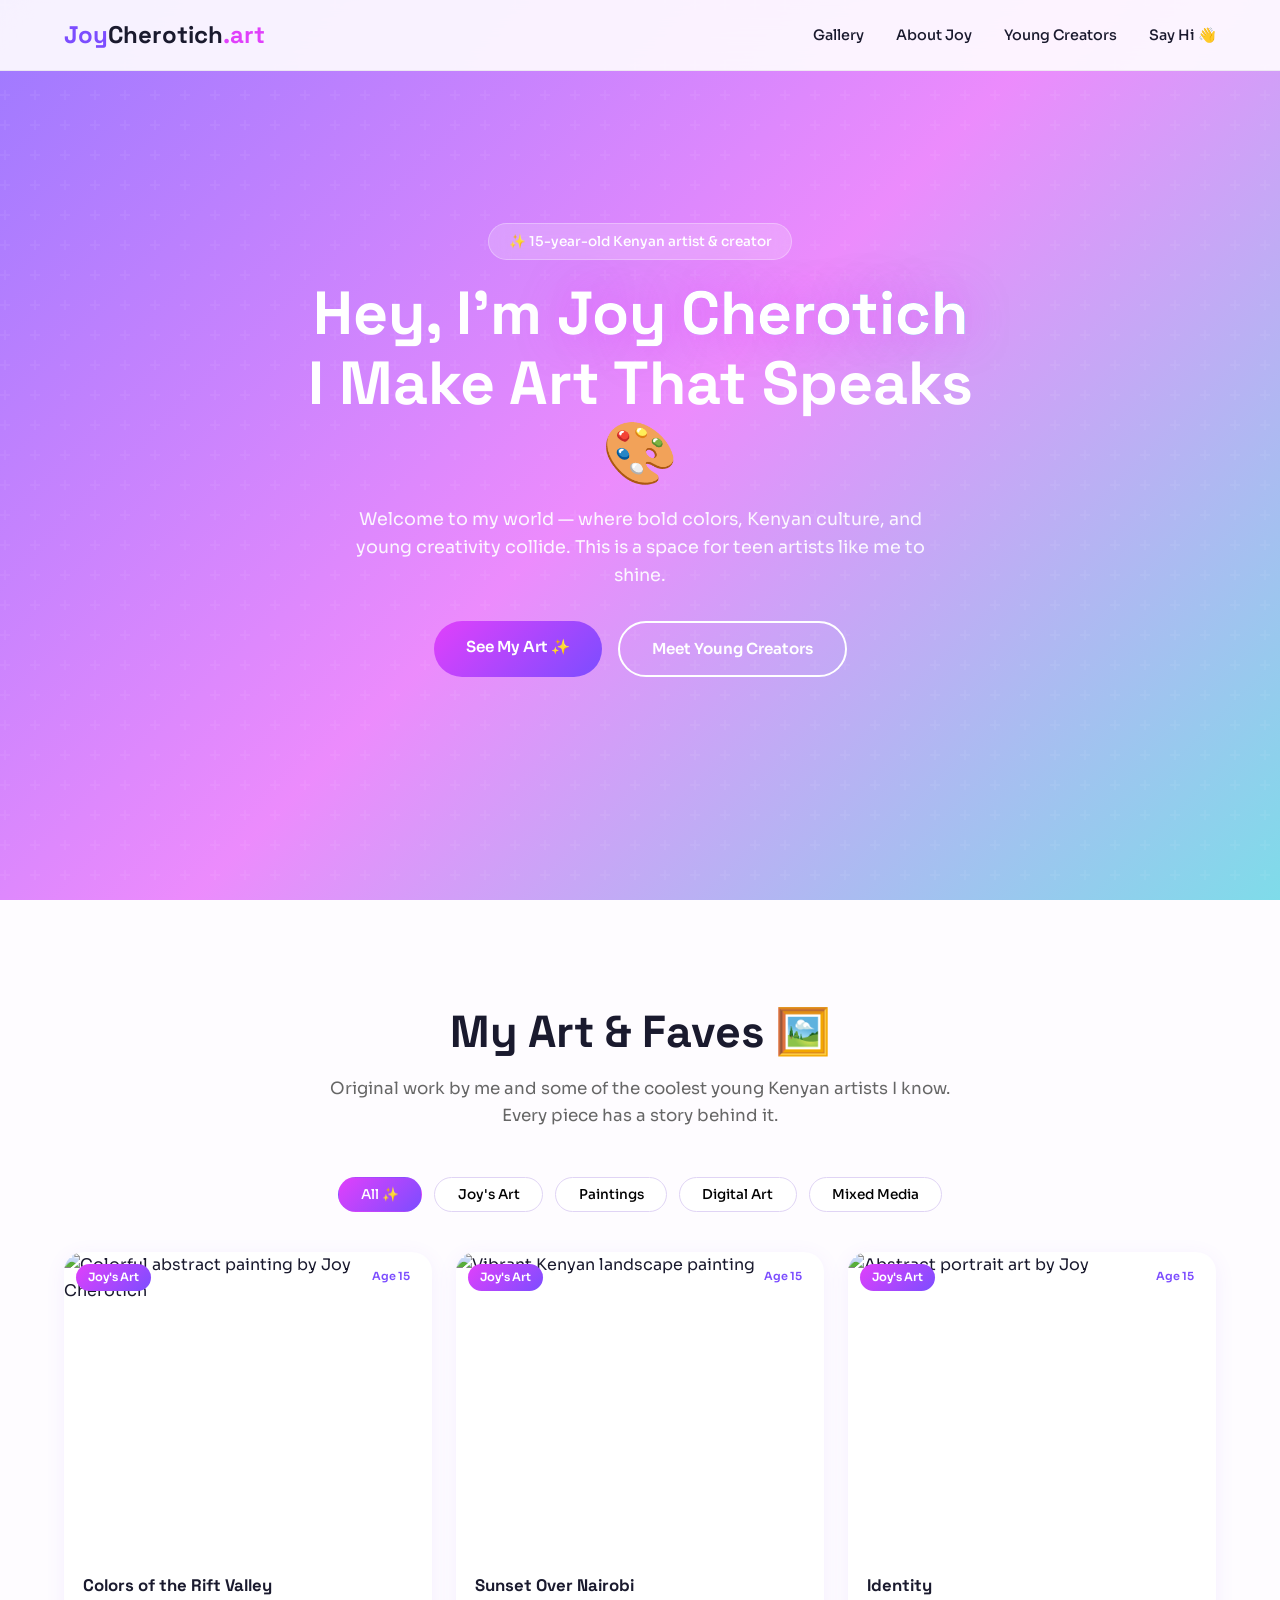
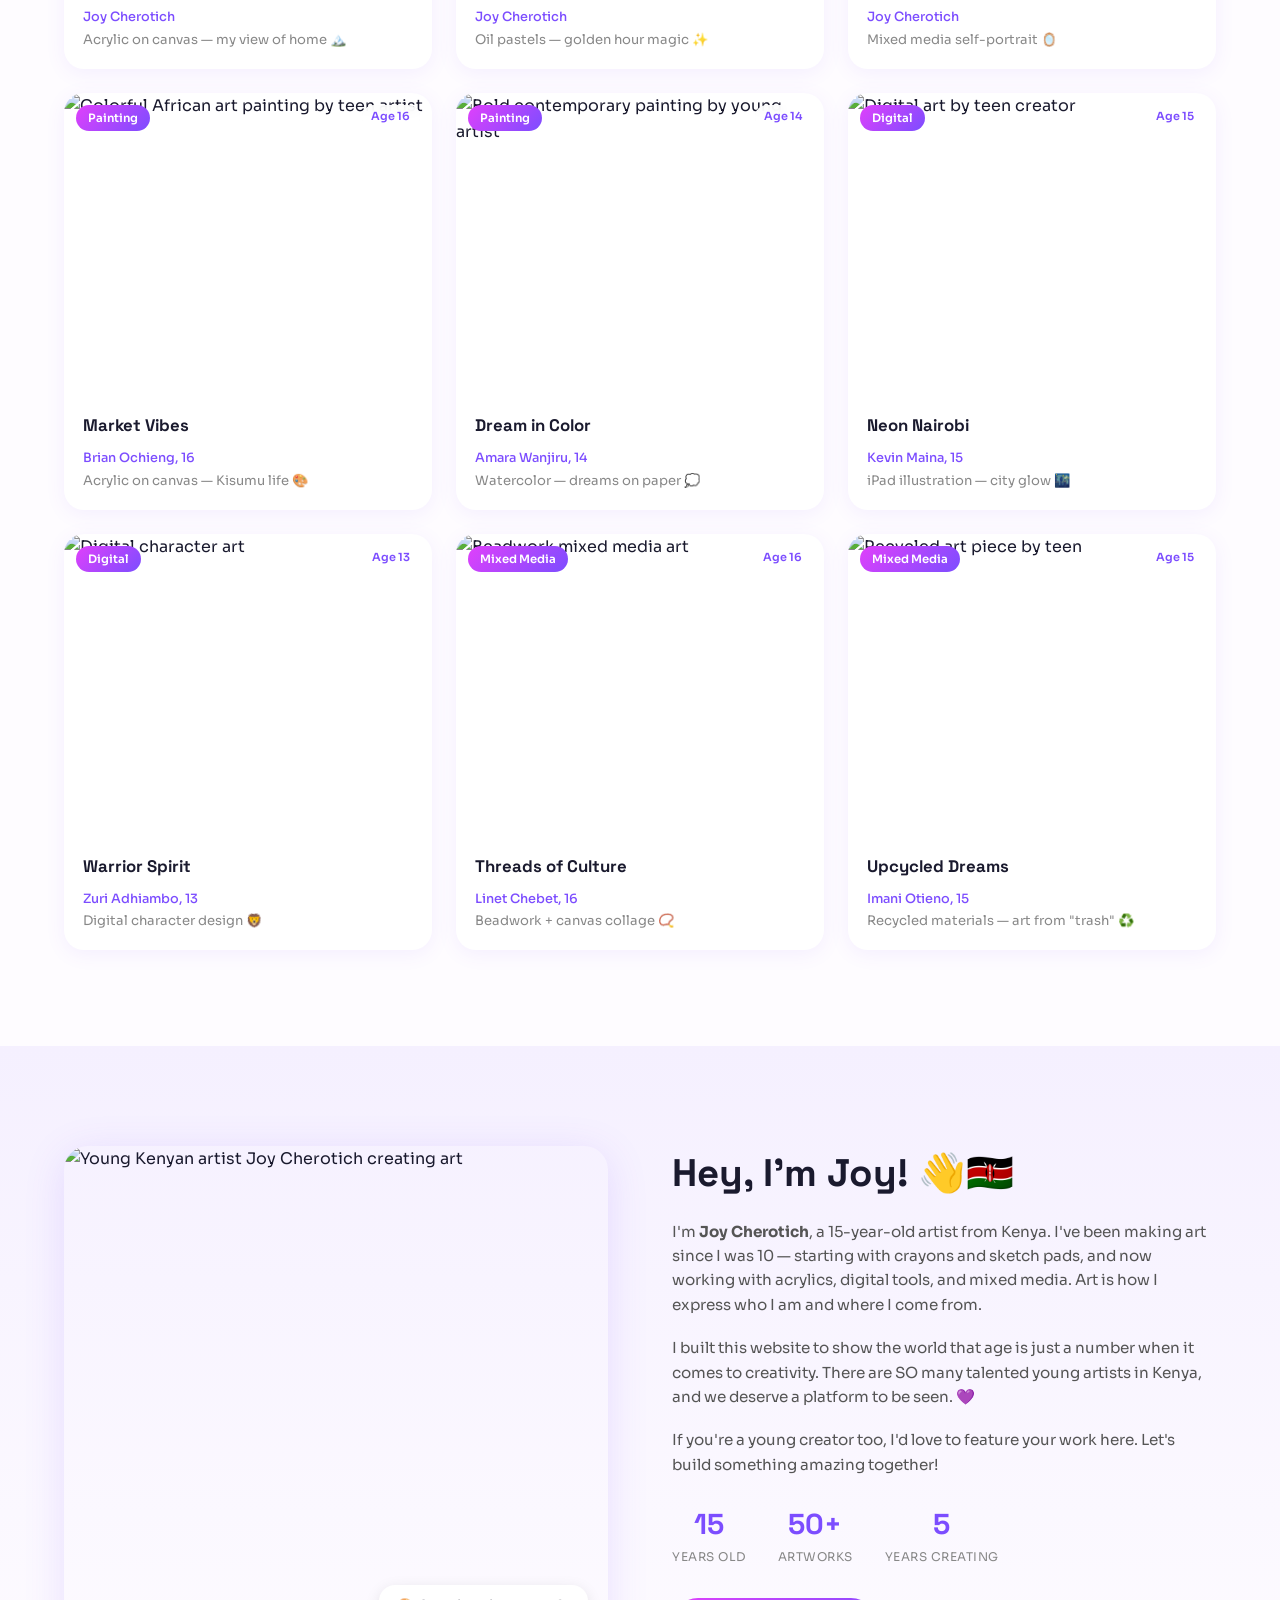
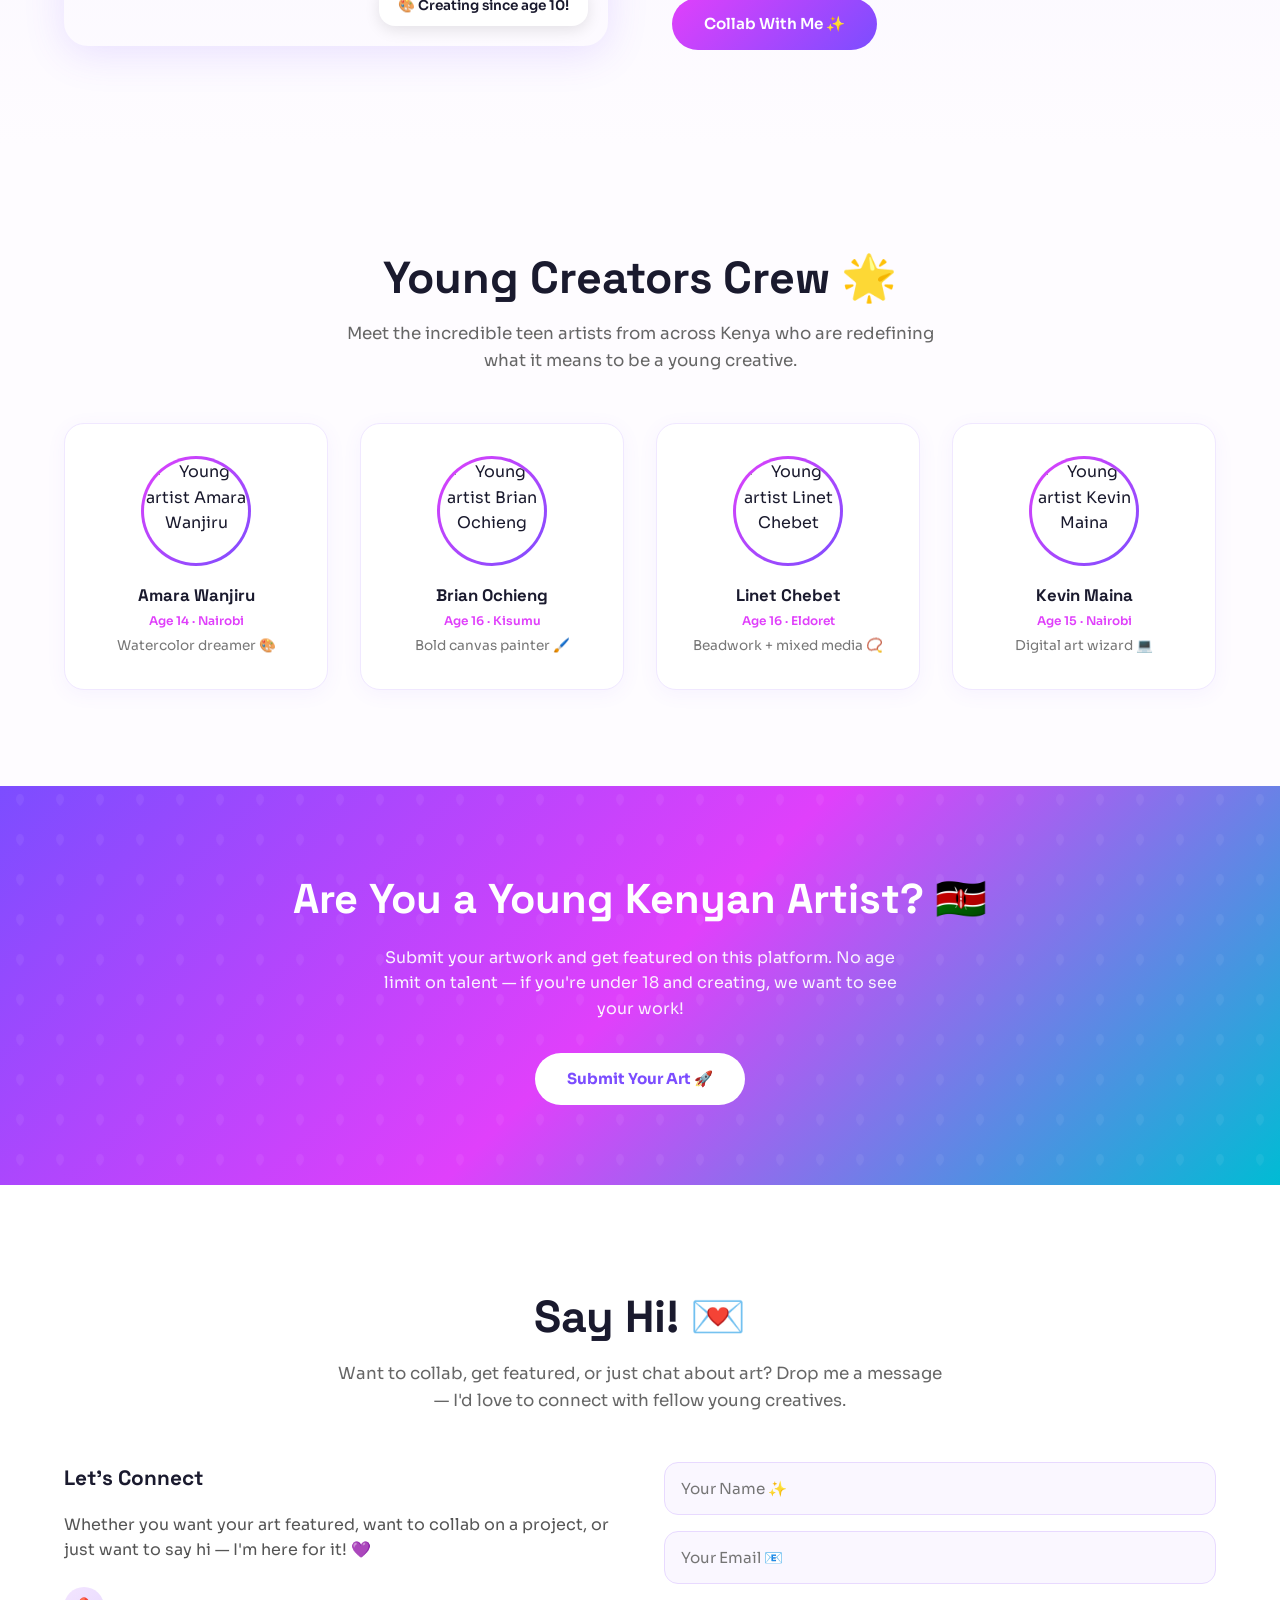
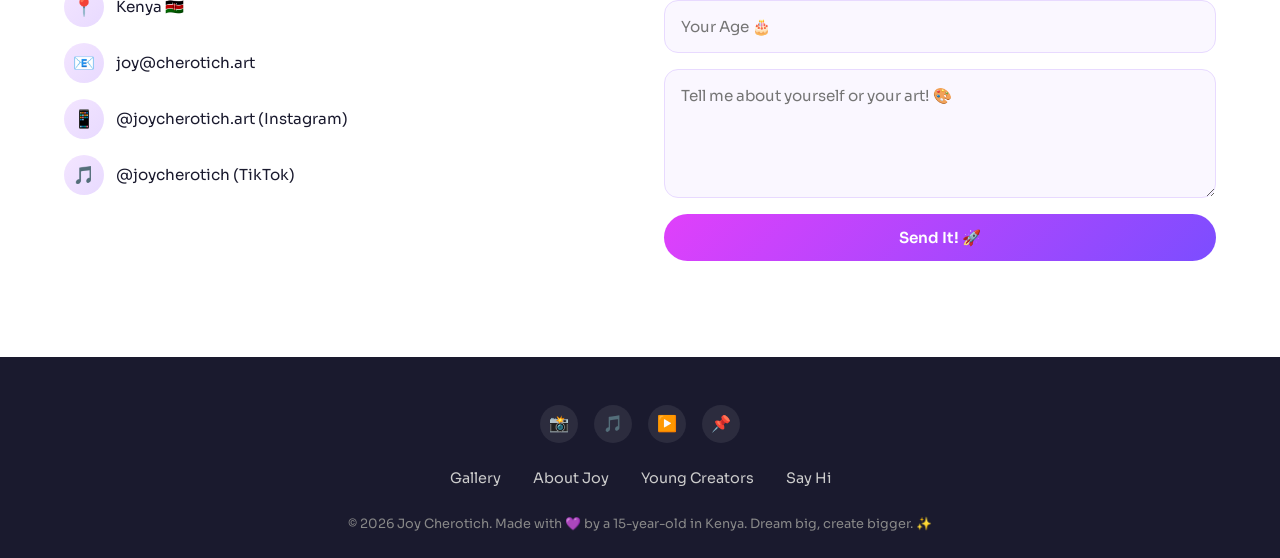
==== index.html @ 667804d5 "✨ Initial commit: Joy Cherotich Art — Young Kenyan Creatives website" ====
<!DOCTYPE html>
<html lang="en">
<head>
  <meta charset="UTF-8">
  <meta name="viewport" content="width=device-width, initial-scale=1.0">
  <meta name="description" content="Joy Cherotich — 15-year-old Kenyan artist showcasing vibrant art by young creatives. A platform for teen artists across Kenya to share their talent with the world.">
  <meta name="keywords" content="Joy Cherotich, young Kenyan artist, teen art Kenya, young African creators, Kenyan youth art, Gen Z art Africa">
  <meta name="author" content="Joy Cherotich">
  <title>Joy Cherotich Art ✨ Young Kenyan Creatives</title>

  <!-- Google Fonts -->
  <link rel="preconnect" href="https://fonts.googleapis.com">
  <link rel="preconnect" href="https://fonts.gstatic.com" crossorigin>
  <link href="https://fonts.googleapis.com/css2?family=Space+Grotesk:wght@400;500;700&family=Sora:wght@300;400;600;700&display=swap" rel="stylesheet">

  <style>
    /* ===== CSS Reset & Base ===== */
    *, *::before, *::after { box-sizing: border-box; margin: 0; padding: 0; }
    html { scroll-behavior: smooth; font-size: 16px; }
    body {
      font-family: 'Sora', sans-serif;
      color: #1a1a2e;
      background: #fefcff;
      line-height: 1.6;
      -webkit-font-smoothing: antialiased;
    }
    img { max-width: 100%; height: auto; display: block; }
    a { text-decoration: none; color: inherit; }
    ul { list-style: none; }
    h1, h2, h3 { font-family: 'Space Grotesk', sans-serif; }

    /* ===== Utility ===== */
    .container { max-width: 1200px; margin: 0 auto; padding: 0 1.5rem; }
    .section-title {
      text-align: center;
      font-size: clamp(1.8rem, 4vw, 2.8rem);
      margin-bottom: .5rem;
    }
    .section-subtitle {
      text-align: center;
      color: #666;
      max-width: 620px;
      margin: 0 auto 3rem;
      font-size: 1.05rem;
    }
    .btn {
      display: inline-block;
      padding: .85rem 2rem;
      border-radius: 50px;
      font-weight: 600;
      font-size: .95rem;
      transition: all .3s ease;
      cursor: pointer;
      border: none;
      font-family: inherit;
    }
    .btn-primary {
      background: linear-gradient(135deg, #e040fb, #7c4dff);
      color: #fff;
    }
    .btn-primary:hover {
      transform: translateY(-2px);
      box-shadow: 0 6px 25px rgba(124,77,255,.4);
    }
    .btn-outline { border: 2px solid #fff; color: #fff; background: transparent; }
    .btn-outline:hover { background: #fff; color: #1a1a2e; }
    .emoji { font-style: normal; }
    .gradient-text {
      background: linear-gradient(135deg, #e040fb, #7c4dff, #00bcd4);
      -webkit-background-clip: text;
      -webkit-text-fill-color: transparent;
      background-clip: text;
    }

    /* ===== Header / Nav ===== */
    header {
      position: fixed; top: 0; left: 0; width: 100%; z-index: 1000;
      background: rgba(254,252,255,.92);
      backdrop-filter: blur(14px);
      border-bottom: 1px solid rgba(0,0,0,.05);
      transition: box-shadow .3s;
    }
    header.scrolled { box-shadow: 0 2px 24px rgba(124,77,255,.1); }
    nav { display: flex; align-items: center; justify-content: space-between; padding: 1rem 0; }
    .logo {
      font-family: 'Space Grotesk', sans-serif;
      font-size: 1.5rem; font-weight: 700;
    }
    .logo .joy { color: #7c4dff; }
    .logo .art { color: #e040fb; }
    .nav-links { display: flex; gap: 2rem; align-items: center; }
    .nav-links a { font-size: .9rem; font-weight: 500; transition: color .3s; position: relative; }
    .nav-links a::after {
      content: ''; position: absolute; bottom: -4px; left: 0; width: 0;
      height: 2px; background: linear-gradient(90deg, #e040fb, #7c4dff); transition: width .3s; border-radius: 2px;
    }
    .nav-links a:hover { color: #7c4dff; }
    .nav-links a:hover::after { width: 100%; }
    .hamburger { display: none; flex-direction: column; gap: 5px; cursor: pointer; background: none; border: none; }
    .hamburger span { width: 25px; height: 2px; background: #1a1a2e; transition: .3s; border-radius: 2px; }

    /* ===== Hero ===== */
    .hero {
      min-height: 100vh; display: flex; align-items: center; justify-content: center;
      text-align: center; position: relative; overflow: hidden;
      background: linear-gradient(135deg, rgba(124,77,255,.75), rgba(224,64,251,.6), rgba(0,188,212,.5)),
        url('https://images.unsplash.com/photo-1513364776144-60967b0f800f?w=1600&q=80') center/cover no-repeat;
      color: #fff;
    }
    .hero::before {
      content: ''; position: absolute; inset: 0;
      background: url("data:image/svg+xml,%3Csvg width='60' height='60' viewBox='0 0 60 60' xmlns='http://www.w3.org/2000/svg'%3E%3Cg fill='none' fill-rule='evenodd'%3E%3Cg fill='%23ffffff' fill-opacity='0.05'%3E%3Cpath d='M36 34v-4h-2v4h-4v2h4v4h2v-4h4v-2h-4zm0-30V0h-2v4h-4v2h4v4h2V6h4V4h-4zM6 34v-4H4v4H0v2h4v4h2v-4h4v-2H6zM6 4V0H4v4H0v2h4v4h2V6h4V4H6z'/%3E%3C/g%3E%3C/g%3E%3C/svg%3E");
    }
    .hero-content { max-width: 780px; padding: 2rem; animation: fadeUp .9s ease-out; position: relative; z-index: 1; }
    .hero-age-badge {
      display: inline-block; background: rgba(255,255,255,.2); backdrop-filter: blur(10px);
      padding: .4rem 1.2rem; border-radius: 50px; font-size: .85rem; font-weight: 500;
      margin-bottom: 1.2rem; border: 1px solid rgba(255,255,255,.3);
    }
    .hero h1 { font-size: clamp(2.2rem, 6vw, 3.8rem); margin-bottom: 1rem; line-height: 1.15; }
    .hero p { font-size: 1.1rem; margin-bottom: 2rem; opacity: .92; max-width: 580px; margin-left: auto; margin-right: auto; }
    .hero-buttons { display: flex; gap: 1rem; justify-content: center; flex-wrap: wrap; }

    @keyframes fadeUp {
      from { opacity: 0; transform: translateY(30px); }
      to   { opacity: 1; transform: translateY(0); }
    }
    @keyframes float {
      0%, 100% { transform: translateY(0); }
      50% { transform: translateY(-10px); }
    }

    /* ===== Gallery ===== */
    #gallery { padding: 6rem 0; }
    .gallery-filters { display: flex; justify-content: center; flex-wrap: wrap; gap: .75rem; margin-bottom: 2.5rem; }
    .filter-btn {
      padding: .5rem 1.4rem; border-radius: 50px; border: 1.5px solid #e0d4f5;
      background: #fff; cursor: pointer; font-size: .85rem; font-weight: 500;
      transition: all .3s; font-family: inherit;
    }
    .filter-btn:hover, .filter-btn.active {
      background: linear-gradient(135deg, #e040fb, #7c4dff);
      color: #fff; border-color: transparent;
    }
    .gallery-grid {
      display: grid;
      grid-template-columns: repeat(auto-fill, minmax(280px, 1fr));
      gap: 1.5rem;
    }
    .gallery-card {
      position: relative; border-radius: 20px; overflow: hidden;
      box-shadow: 0 4px 20px rgba(124,77,255,.08);
      transition: transform .4s, box-shadow .4s;
      background: #fff;
    }
    .gallery-card:hover { transform: translateY(-6px) rotate(-.5deg); box-shadow: 0 14px 40px rgba(124,77,255,.18); }
    .gallery-card img { width: 100%; height: 300px; object-fit: cover; transition: transform .5s; }
    .gallery-card:hover img { transform: scale(1.06); }
    .card-info { padding: 1.2rem; }
    .card-info h3 { font-size: 1.05rem; margin-bottom: .3rem; }
    .card-info .artist-name { font-size: .8rem; color: #7c4dff; font-weight: 500; }
    .card-info p { font-size: .82rem; color: #888; }
    .card-tag {
      position: absolute; top: 12px; left: 12px;
      background: linear-gradient(135deg, #e040fb, #7c4dff);
      color: #fff;
      padding: .25rem .75rem; border-radius: 50px;
      font-size: .72rem; font-weight: 600;
    }
    .card-age {
      position: absolute; top: 12px; right: 12px;
      background: rgba(255,255,255,.9); backdrop-filter: blur(6px);
      color: #7c4dff;
      padding: .2rem .6rem; border-radius: 50px;
      font-size: .7rem; font-weight: 600;
    }

    /* ===== About Joy ===== */
    #about { padding: 6rem 0; background: linear-gradient(180deg, #f5f0ff 0%, #fefcff 100%); }
    .about-grid { display: grid; grid-template-columns: 1fr 1fr; gap: 4rem; align-items: center; }
    .about-img { border-radius: 24px; overflow: hidden; box-shadow: 0 8px 40px rgba(124,77,255,.15); position: relative; }
    .about-img img { width: 100%; height: 500px; object-fit: cover; }
    .about-img .fun-sticker {
      position: absolute; bottom: 20px; right: 20px;
      background: #fff; padding: .6rem 1.2rem; border-radius: 16px;
      font-size: .85rem; font-weight: 600; box-shadow: 0 4px 15px rgba(0,0,0,.1);
      animation: float 3s ease-in-out infinite;
    }
    .about-text h2 { font-size: clamp(1.6rem, 3vw, 2.4rem); margin-bottom: 1rem; }
    .about-text p { color: #555; margin-bottom: 1.2rem; font-size: .95rem; }
    .about-stats {
      display: flex; gap: 2rem; margin: 1.5rem 0;
    }
    .stat { text-align: center; }
    .stat .number { font-size: 1.8rem; font-weight: 700; color: #7c4dff; font-family: 'Space Grotesk', sans-serif; }
    .stat .label { font-size: .75rem; color: #888; text-transform: uppercase; letter-spacing: .5px; }

    /* ===== Young Creators ===== */
    #creators { padding: 6rem 0; }
    .creators-grid { display: grid; grid-template-columns: repeat(auto-fill, minmax(260px, 1fr)); gap: 2rem; }
    .creator-card {
      text-align: center; padding: 2rem 1.5rem; background: #fff; border-radius: 20px;
      box-shadow: 0 4px 20px rgba(124,77,255,.06); transition: transform .3s;
      border: 1px solid #f0e8ff;
    }
    .creator-card:hover { transform: translateY(-4px); border-color: #d4c4ff; }
    .creator-card img {
      width: 110px; height: 110px; border-radius: 50%;
      object-fit: cover; margin: 0 auto 1rem;
      border: 3px solid transparent;
      background: linear-gradient(#fff,#fff) padding-box, linear-gradient(135deg, #e040fb, #7c4dff) border-box;
    }
    .creator-card h3 { margin-bottom: .15rem; font-size: 1.05rem; }
    .creator-card .age { font-size: .75rem; color: #e040fb; font-weight: 600; margin-bottom: .3rem; }
    .creator-card p { font-size: .85rem; color: #777; }

    /* ===== CTA Banner ===== */
    .cta-banner {
      padding: 5rem 2rem; text-align: center;
      background: linear-gradient(135deg, #7c4dff, #e040fb, #00bcd4);
      color: #fff; position: relative; overflow: hidden;
    }
    .cta-banner::before {
      content: ''; position: absolute; inset: 0;
      background: url("data:image/svg+xml,%3Csvg width='40' height='40' viewBox='0 0 40 40' xmlns='http://www.w3.org/2000/svg'%3E%3Cg fill='%23ffffff' fill-opacity='0.06'%3E%3Cpath d='M20 20c2-2 4-4 4-7s-2-5-4-5-4 2-4 5 2 5 4 7z'/%3E%3C/g%3E%3C/svg%3E");
    }
    .cta-banner > * { position: relative; z-index: 1; }
    .cta-banner h2 { font-size: clamp(1.6rem, 4vw, 2.6rem); margin-bottom: .75rem; }
    .cta-banner p { max-width: 520px; margin: 0 auto 2rem; opacity: .92; }
    .btn-white { background: #fff; color: #7c4dff; font-weight: 700; }
    .btn-white:hover { transform: translateY(-2px); box-shadow: 0 8px 25px rgba(0,0,0,.2); }

    /* ===== Contact ===== */
    #contact { padding: 6rem 0; background: #fff; }
    .contact-grid { display: grid; grid-template-columns: 1fr 1fr; gap: 3rem; }
    .contact-info h3 { font-size: 1.3rem; margin-bottom: 1rem; }
    .contact-info p { color: #555; margin-bottom: 1.5rem; }
    .contact-detail { display: flex; align-items: center; gap: .75rem; margin-bottom: 1rem; font-size: .95rem; }
    .contact-detail .icon {
      width: 40px; height: 40px;
      background: linear-gradient(135deg, #f3e5ff, #e8daff);
      border-radius: 50%; display: flex; align-items: center; justify-content: center;
      font-size: 1.1rem;
    }
    .contact-form { display: flex; flex-direction: column; gap: 1rem; }
    .contact-form input, .contact-form textarea {
      padding: 1rem; border: 1.5px solid #e8daff; border-radius: 14px;
      font-family: inherit; font-size: .95rem; transition: border-color .3s;
      background: #faf7ff; resize: vertical;
    }
    .contact-form input:focus, .contact-form textarea:focus { outline: none; border-color: #7c4dff; }

    /* ===== Footer ===== */
    footer {
      background: #1a1a2e; color: #ccc; padding: 3rem 0 1.5rem; text-align: center;
    }
    .footer-links { display: flex; justify-content: center; gap: 2rem; margin-bottom: 1.5rem; flex-wrap: wrap; }
    .footer-links a { transition: color .3s; font-size: .9rem; }
    .footer-links a:hover { color: #e040fb; }
    .footer-socials { display: flex; justify-content: center; gap: 1rem; margin-bottom: 1.5rem; }
    .footer-socials a {
      width: 38px; height: 38px; border-radius: 50%; background: rgba(255,255,255,.08);
      display: flex; align-items: center; justify-content: center; font-size: 1rem;
      transition: background .3s;
    }
    .footer-socials a:hover { background: rgba(224,64,251,.3); }
    footer p { font-size: .8rem; color: #888; }

    /* ===== Responsive ===== */
    @media (max-width: 768px) {
      .nav-links {
        display: none; position: absolute; top: 100%; left: 0; width: 100%;
        flex-direction: column; background: rgba(254,252,255,.98); backdrop-filter: blur(14px);
        padding: 1.5rem; gap: 1.2rem; box-shadow: 0 8px 20px rgba(124,77,255,.1);
      }
      .nav-links.open { display: flex; }
      .hamburger { display: flex; }
      .about-grid, .contact-grid { grid-template-columns: 1fr; }
      .about-img img { height: 300px; }
      .gallery-grid { grid-template-columns: 1fr 1fr; }
      .about-stats { justify-content: center; }
    }
    @media (max-width: 480px) {
      .gallery-grid { grid-template-columns: 1fr; }
    }
  </style>
</head>
<body>

  <!-- ===== Header ===== -->
  <header id="header">
    <div class="container">
      <nav>
        <a href="#" class="logo"><span class="joy">Joy</span>Cherotich<span class="art">.art</span></a>
        <ul class="nav-links" id="navLinks">
          <li><a href="#gallery">Gallery</a></li>
          <li><a href="#about">About Joy</a></li>
          <li><a href="#creators">Young Creators</a></li>
          <li><a href="#contact">Say Hi 👋</a></li>
        </ul>
        <button class="hamburger" id="hamburger" aria-label="Toggle navigation">
          <span></span><span></span><span></span>
        </button>
      </nav>
    </div>
  </header>

  <!-- ===== Hero ===== -->
  <section class="hero">
    <div class="hero-content">
      <div class="hero-age-badge">✨ 15-year-old Kenyan artist &amp; creator</div>
      <h1>Hey, I'm <span class="gradient-text" style="-webkit-text-fill-color:unset; color:#fff; text-shadow: 0 0 40px rgba(224,64,251,.5);">Joy Cherotich</span><br>I Make Art That Speaks 🎨</h1>
      <p>Welcome to my world — where bold colors, Kenyan culture, and young creativity collide. This is a space for teen artists like me to shine.</p>
      <div class="hero-buttons">
        <a href="#gallery" class="btn btn-primary">See My Art ✨</a>
        <a href="#creators" class="btn btn-outline">Meet Young Creators</a>
      </div>
    </div>
  </section>

  <!-- ===== Gallery ===== -->
  <section id="gallery">
    <div class="container">
      <h2 class="section-title">My Art &amp; Faves 🖼️</h2>
      <p class="section-subtitle">Original work by me and some of the coolest young Kenyan artists I know. Every piece has a story behind it.</p>

      <div class="gallery-filters">
        <button class="filter-btn active" data-filter="all">All ✨</button>
        <button class="filter-btn" data-filter="joy">Joy's Art</button>
        <button class="filter-btn" data-filter="painting">Paintings</button>
        <button class="filter-btn" data-filter="digital">Digital Art</button>
        <button class="filter-btn" data-filter="mixed">Mixed Media</button>
      </div>

      <div class="gallery-grid" id="galleryGrid">
        <!-- Joy's own art -->
        <div class="gallery-card" data-category="joy">
          <span class="card-tag">Joy's Art</span>
          <span class="card-age">Age 15</span>
          <img src="https://images.unsplash.com/photo-1579783902614-a3fb3927b6a5?w=600&q=80" alt="Colorful abstract painting by Joy Cherotich" loading="lazy">
          <div class="card-info">
            <h3>Colors of the Rift Valley</h3>
            <span class="artist-name">Joy Cherotich</span>
            <p>Acrylic on canvas — my view of home 🏔️</p>
          </div>
        </div>

        <div class="gallery-card" data-category="joy">
          <span class="card-tag">Joy's Art</span>
          <span class="card-age">Age 15</span>
          <img src="https://images.unsplash.com/photo-1582561424760-0321d75e81fa?w=600&q=80" alt="Vibrant Kenyan landscape painting" loading="lazy">
          <div class="card-info">
            <h3>Sunset Over Nairobi</h3>
            <span class="artist-name">Joy Cherotich</span>
            <p>Oil pastels — golden hour magic ✨</p>
          </div>
        </div>

        <div class="gallery-card" data-category="joy">
          <span class="card-tag">Joy's Art</span>
          <span class="card-age">Age 15</span>
          <img src="https://images.unsplash.com/photo-1547891654-e66ed7ebb968?w=600&q=80" alt="Abstract portrait art by Joy" loading="lazy">
          <div class="card-info">
            <h3>Identity</h3>
            <span class="artist-name">Joy Cherotich</span>
            <p>Mixed media self-portrait 🪞</p>
          </div>
        </div>

        <!-- Paintings by teen artists -->
        <div class="gallery-card" data-category="painting">
          <span class="card-tag">Painting</span>
          <span class="card-age">Age 16</span>
          <img src="https://images.unsplash.com/photo-1580136579312-94651dfd596d?w=600&q=80" alt="Colorful African art painting by teen artist" loading="lazy">
          <div class="card-info">
            <h3>Market Vibes</h3>
            <span class="artist-name">Brian Ochieng, 16</span>
            <p>Acrylic on canvas — Kisumu life 🎨</p>
          </div>
        </div>

        <div class="gallery-card" data-category="painting">
          <span class="card-tag">Painting</span>
          <span class="card-age">Age 14</span>
          <img src="https://images.unsplash.com/photo-1561214115-f2f134cc4912?w=600&q=80" alt="Bold contemporary painting by young artist" loading="lazy">
          <div class="card-info">
            <h3>Dream in Color</h3>
            <span class="artist-name">Amara Wanjiru, 14</span>
            <p>Watercolor — dreams on paper 💭</p>
          </div>
        </div>

        <!-- Digital art -->
        <div class="gallery-card" data-category="digital">
          <span class="card-tag">Digital</span>
          <span class="card-age">Age 15</span>
          <img src="https://images.unsplash.com/photo-1513364776144-60967b0f800f?w=600&q=80" alt="Digital art by teen creator" loading="lazy">
          <div class="card-info">
            <h3>Neon Nairobi</h3>
            <span class="artist-name">Kevin Maina, 15</span>
            <p>iPad illustration — city glow 🌃</p>
          </div>
        </div>

        <div class="gallery-card" data-category="digital">
          <span class="card-tag">Digital</span>
          <span class="card-age">Age 13</span>
          <img src="https://images.unsplash.com/photo-1544967082-d9d25d867d66?w=600&q=80" alt="Digital character art" loading="lazy">
          <div class="card-info">
            <h3>Warrior Spirit</h3>
            <span class="artist-name">Zuri Adhiambo, 13</span>
            <p>Digital character design 🦁</p>
          </div>
        </div>

        <!-- Mixed media -->
        <div class="gallery-card" data-category="mixed">
          <span class="card-tag">Mixed Media</span>
          <span class="card-age">Age 16</span>
          <img src="https://images.unsplash.com/photo-1509460913710-56c2ac0e07f4?w=600&q=80" alt="Beadwork mixed media art" loading="lazy">
          <div class="card-info">
            <h3>Threads of Culture</h3>
            <span class="artist-name">Linet Chebet, 16</span>
            <p>Beadwork + canvas collage 📿</p>
          </div>
        </div>

        <div class="gallery-card" data-category="mixed">
          <span class="card-tag">Mixed Media</span>
          <span class="card-age">Age 15</span>
          <img src="https://images.unsplash.com/photo-1590736969955-71cc94901144?w=600&q=80" alt="Recycled art piece by teen" loading="lazy">
          <div class="card-info">
            <h3>Upcycled Dreams</h3>
            <span class="artist-name">Imani Otieno, 15</span>
            <p>Recycled materials — art from "trash" ♻️</p>
          </div>
        </div>
      </div>
    </div>
  </section>

  <!-- ===== About Joy ===== -->
  <section id="about">
    <div class="container">
      <div class="about-grid">
        <div class="about-img">
          <img src="https://images.unsplash.com/photo-1523805009345-7448845a9e53?w=800&q=80" alt="Young Kenyan artist Joy Cherotich creating art">
          <div class="fun-sticker">🎨 Creating since age 10!</div>
        </div>
        <div class="about-text">
          <h2>Hey, I'm Joy! 👋🇰🇪</h2>
          <p>I'm <strong>Joy Cherotich</strong>, a 15-year-old artist from Kenya. I've been making art since I was 10 — starting with crayons and sketch pads, and now working with acrylics, digital tools, and mixed media. Art is how I express who I am and where I come from.</p>
          <p>I built this website to show the world that age is just a number when it comes to creativity. There are SO many talented young artists in Kenya, and we deserve a platform to be seen. 💜</p>
          <p>If you're a young creator too, I'd love to feature your work here. Let's build something amazing together!</p>
          <div class="about-stats">
            <div class="stat">
              <div class="number">15</div>
              <div class="label">Years Old</div>
            </div>
            <div class="stat">
              <div class="number">50+</div>
              <div class="label">Artworks</div>
            </div>
            <div class="stat">
              <div class="number">5</div>
              <div class="label">Years Creating</div>
            </div>
          </div>
          <a href="#contact" class="btn btn-primary" style="margin-top:.5rem;">Collab With Me ✨</a>
        </div>
      </div>
    </div>
  </section>

  <!-- ===== Young Creators ===== -->
  <section id="creators">
    <div class="container">
      <h2 class="section-title">Young Creators Crew 🌟</h2>
      <p class="section-subtitle">Meet the incredible teen artists from across Kenya who are redefining what it means to be a young creative.</p>

      <div class="creators-grid">
        <div class="creator-card">
          <img src="https://images.unsplash.com/photo-1531123897727-8f129e1688ce?w=300&q=80" alt="Young artist Amara Wanjiru" loading="lazy">
          <h3>Amara Wanjiru</h3>
          <div class="age">Age 14 · Nairobi</div>
          <p>Watercolor dreamer 🎨</p>
        </div>
        <div class="creator-card">
          <img src="https://images.unsplash.com/photo-1506794778202-cad84cf45f1d?w=300&q=80" alt="Young artist Brian Ochieng" loading="lazy">
          <h3>Brian Ochieng</h3>
          <div class="age">Age 16 · Kisumu</div>
          <p>Bold canvas painter 🖌️</p>
        </div>
        <div class="creator-card">
          <img src="https://images.unsplash.com/photo-1494790108377-be9c29b29330?w=300&q=80" alt="Young artist Linet Chebet" loading="lazy">
          <h3>Linet Chebet</h3>
          <div class="age">Age 16 · Eldoret</div>
          <p>Beadwork + mixed media 📿</p>
        </div>
        <div class="creator-card">
          <img src="https://images.unsplash.com/photo-1507003211169-0a1dd7228f2d?w=300&q=80" alt="Young artist Kevin Maina" loading="lazy">
          <h3>Kevin Maina</h3>
          <div class="age">Age 15 · Nairobi</div>
          <p>Digital art wizard 💻</p>
        </div>
      </div>
    </div>
  </section>

  <!-- ===== CTA Banner ===== -->
  <section class="cta-banner">
    <h2>Are You a Young Kenyan Artist? 🇰🇪</h2>
    <p>Submit your artwork and get featured on this platform. No age limit on talent — if you're under 18 and creating, we want to see your work!</p>
    <a href="#contact" class="btn btn-white">Submit Your Art 🚀</a>
  </section>

  <!-- ===== Contact ===== -->
  <section id="contact">
    <div class="container">
      <h2 class="section-title">Say Hi! 💌</h2>
      <p class="section-subtitle">Want to collab, get featured, or just chat about art? Drop me a message — I'd love to connect with fellow young creatives.</p>

      <div class="contact-grid">
        <div class="contact-info">
          <h3>Let's Connect</h3>
          <p>Whether you want your art featured, want to collab on a project, or just want to say hi — I'm here for it! 💜</p>
          <div class="contact-detail">
            <div class="icon">📍</div>
            <span>Kenya 🇰🇪</span>
          </div>
          <div class="contact-detail">
            <div class="icon">📧</div>
            <span>joy@cherotich.art</span>
          </div>
          <div class="contact-detail">
            <div class="icon">📱</div>
            <span>@joycherotich.art (Instagram)</span>
          </div>
          <div class="contact-detail">
            <div class="icon">🎵</div>
            <span>@joycherotich (TikTok)</span>
          </div>
        </div>
        <form class="contact-form" onsubmit="handleSubmit(event)">
          <input type="text" placeholder="Your Name ✨" required aria-label="Your name">
          <input type="email" placeholder="Your Email 📧" required aria-label="Your email">
          <input type="number" placeholder="Your Age 🎂" min="8" max="25" aria-label="Your age">
          <textarea rows="5" placeholder="Tell me about yourself or your art! 🎨" required aria-label="Your message"></textarea>
          <button type="submit" class="btn btn-primary">Send It! 🚀</button>
        </form>
      </div>
    </div>
  </section>

  <!-- ===== Footer ===== -->
  <footer>
    <div class="container">
      <div class="footer-socials">
        <a href="#" aria-label="Instagram">📸</a>
        <a href="#" aria-label="TikTok">🎵</a>
        <a href="#" aria-label="YouTube">▶️</a>
        <a href="#" aria-label="Pinterest">📌</a>
      </div>
      <div class="footer-links">
        <a href="#gallery">Gallery</a>
        <a href="#about">About Joy</a>
        <a href="#creators">Young Creators</a>
        <a href="#contact">Say Hi</a>
      </div>
      <p>&copy; 2026 Joy Cherotich. Made with 💜 by a 15-year-old in Kenya. Dream big, create bigger. ✨</p>
    </div>
  </footer>

  <!-- ===== JavaScript ===== -->
  <script>
    // Mobile menu toggle
    const hamburger = document.getElementById('hamburger');
    const navLinks = document.getElementById('navLinks');
    hamburger.addEventListener('click', () => navLinks.classList.toggle('open'));

    // Close menu on link click
    navLinks.querySelectorAll('a').forEach(link =>
      link.addEventListener('click', () => navLinks.classList.remove('open'))
    );

    // Header shadow on scroll
    window.addEventListener('scroll', () => {
      document.getElementById('header').classList.toggle('scrolled', window.scrollY > 50);
    });

    // Gallery filter
    const filterBtns = document.querySelectorAll('.filter-btn');
    const cards = document.querySelectorAll('.gallery-card');

    filterBtns.forEach(btn => {
      btn.addEventListener('click', () => {
        filterBtns.forEach(b => b.classList.remove('active'));
        btn.classList.add('active');
        const filter = btn.dataset.filter;
        cards.forEach(card => {
          const match = filter === 'all' || card.dataset.category === filter;
          card.style.display = match ? '' : 'none';
          if (match) {
            card.style.animation = 'fadeUp .5s ease-out';
          }
        });
      });
    });

    // Scroll reveal animation
    const observer = new IntersectionObserver((entries) => {
      entries.forEach(entry => {
        if (entry.isIntersecting) {
          entry.target.style.opacity = '1';
          entry.target.style.transform = 'translateY(0)';
        }
      });
    }, { threshold: 0.1 });

    document.querySelectorAll('.gallery-card, .creator-card, .about-grid').forEach(el => {
      el.style.opacity = '0';
      el.style.transform = 'translateY(30px)';
      el.style.transition = 'opacity .6s ease, transform .6s ease';
      observer.observe(el);
    });

    // Form handler
    function handleSubmit(e) {
      e.preventDefault();
      alert('Thanks for reaching out! 💜 I\'ll get back to you soon. Keep creating! 🎨✨');
      e.target.reset();
    }
  </script>
</body>
</html>
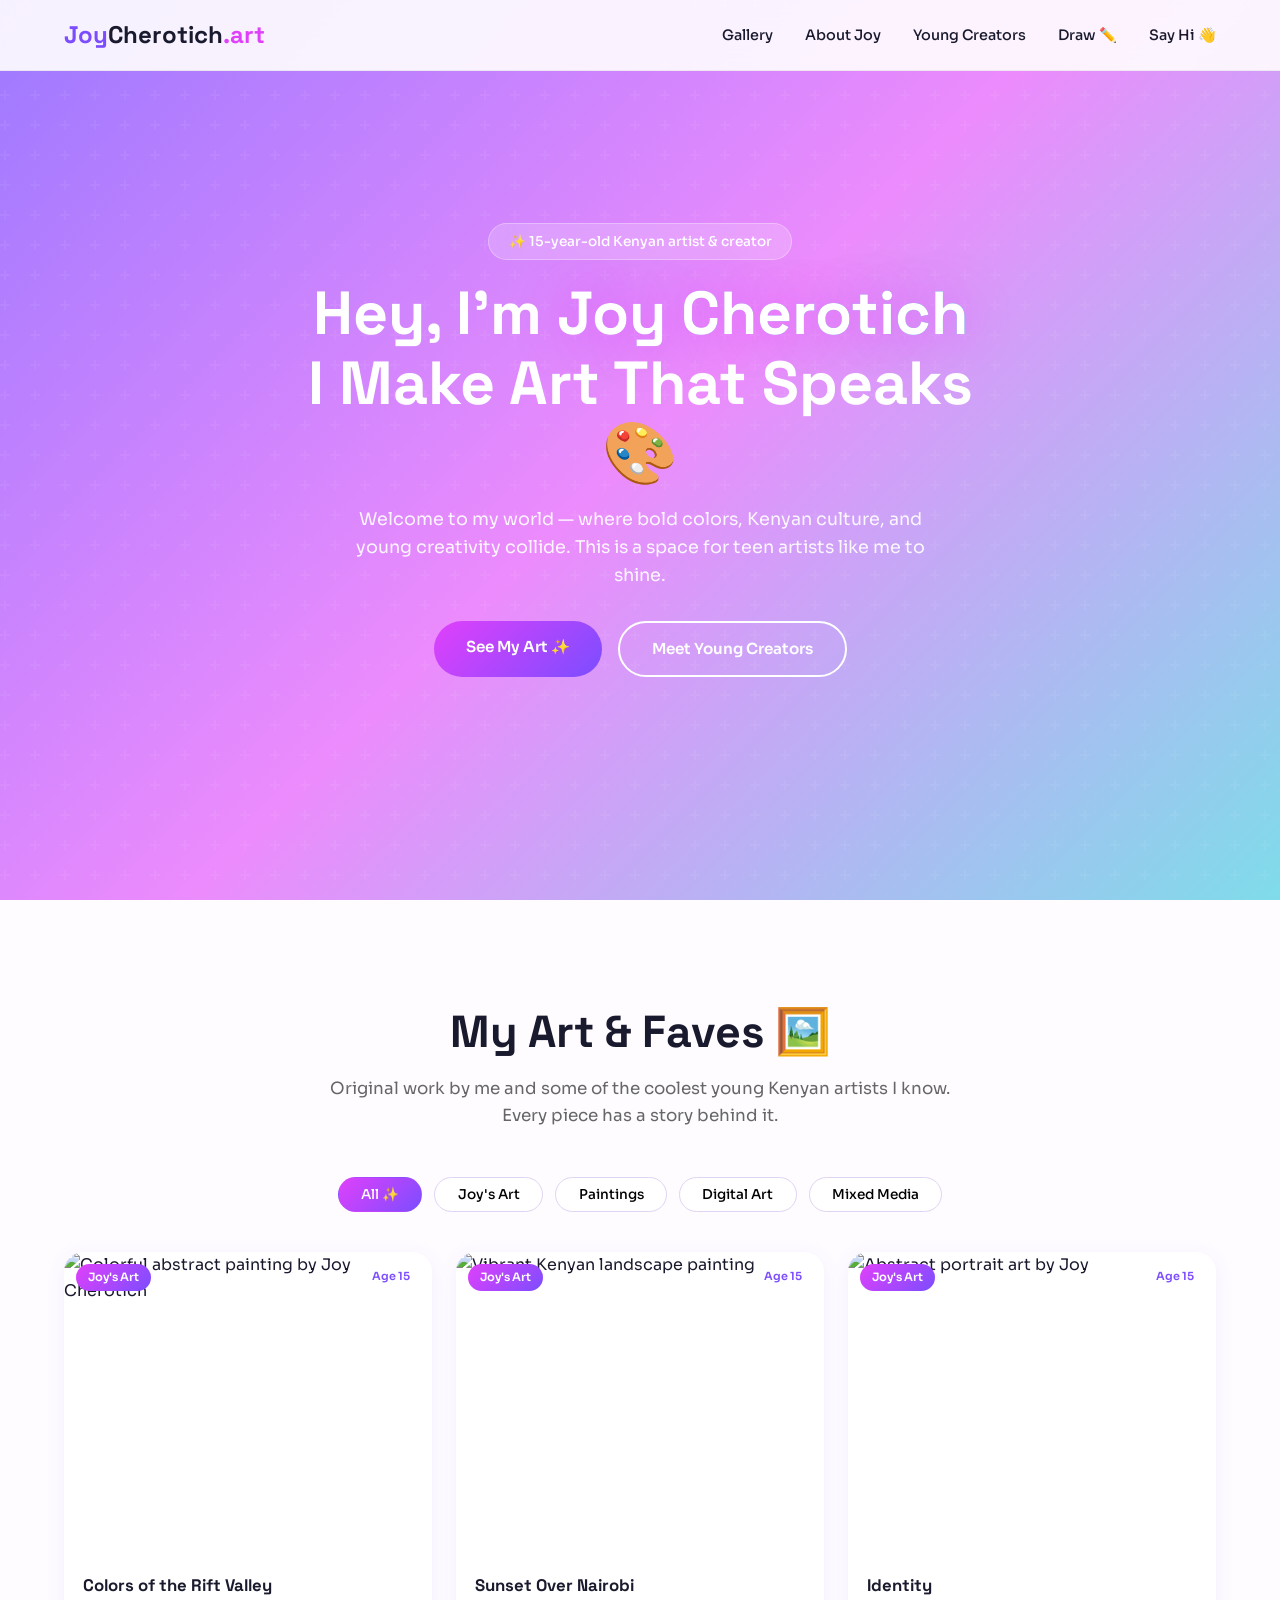
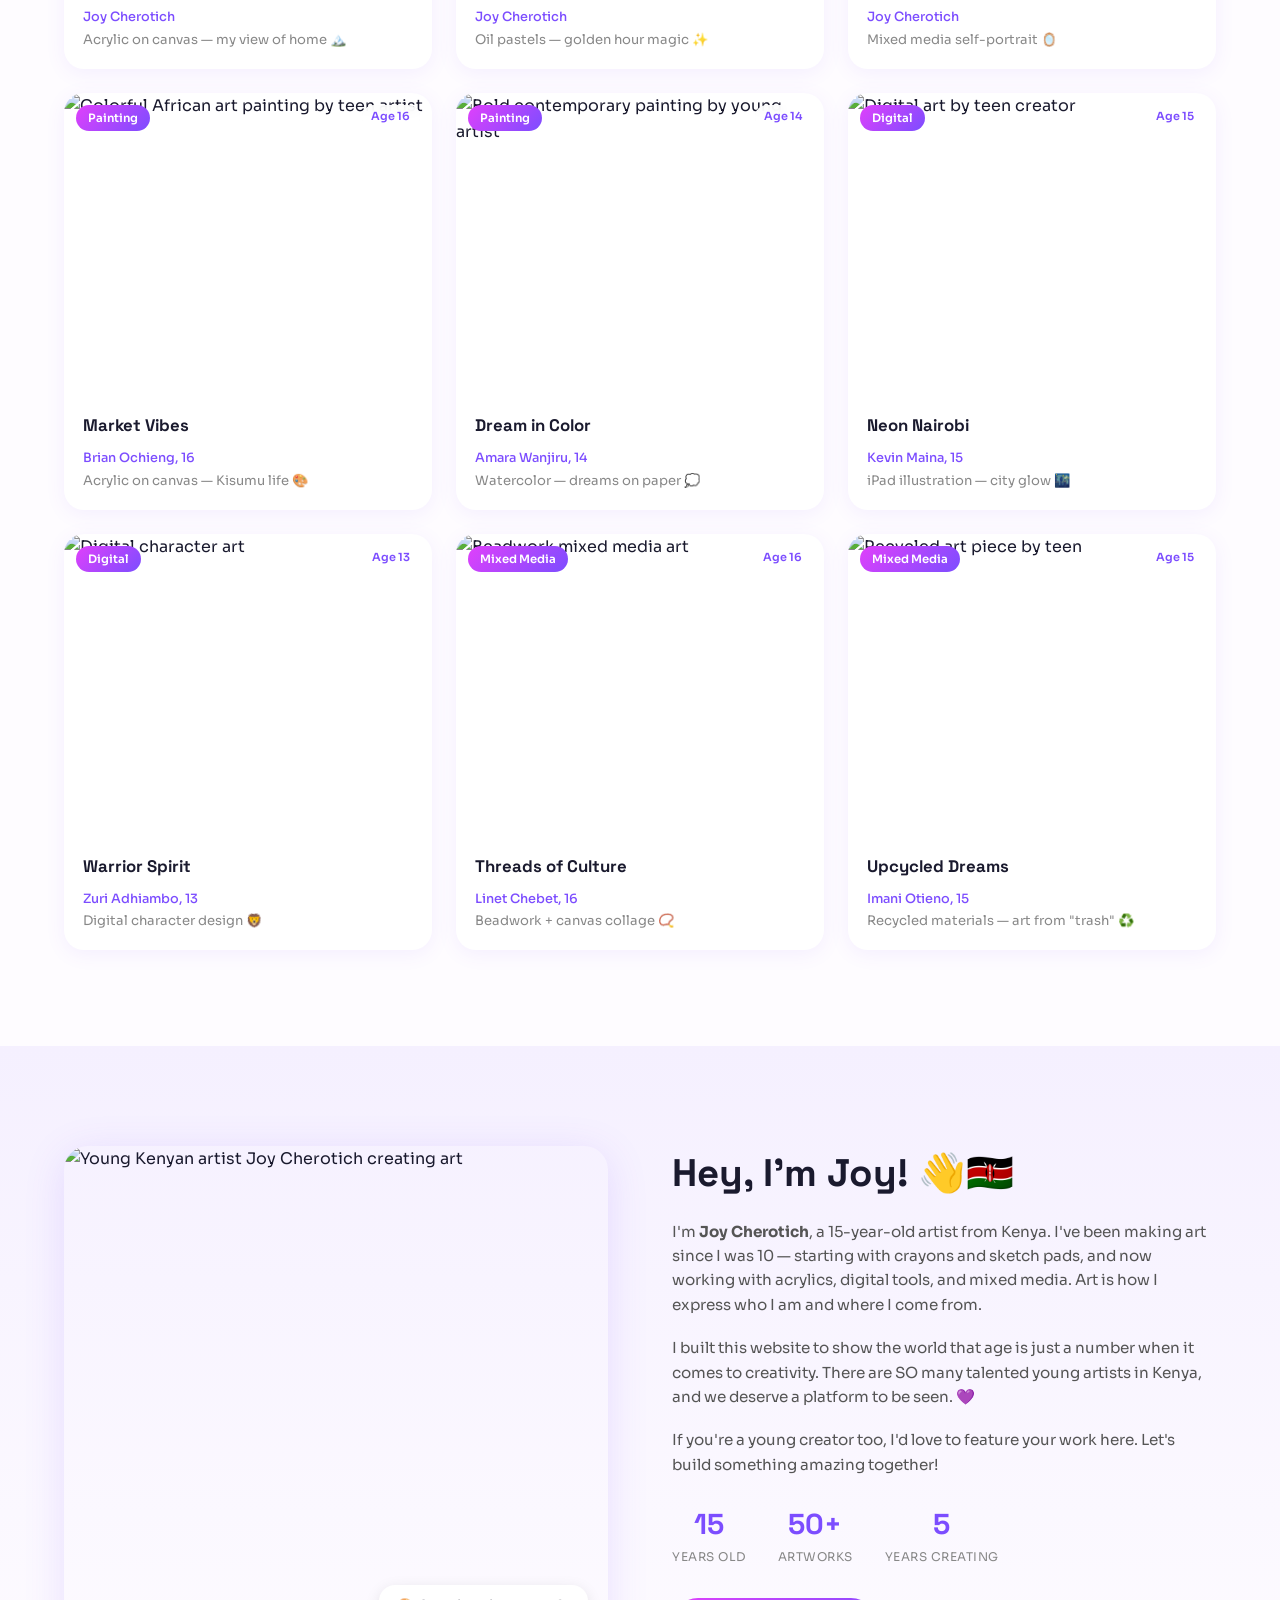
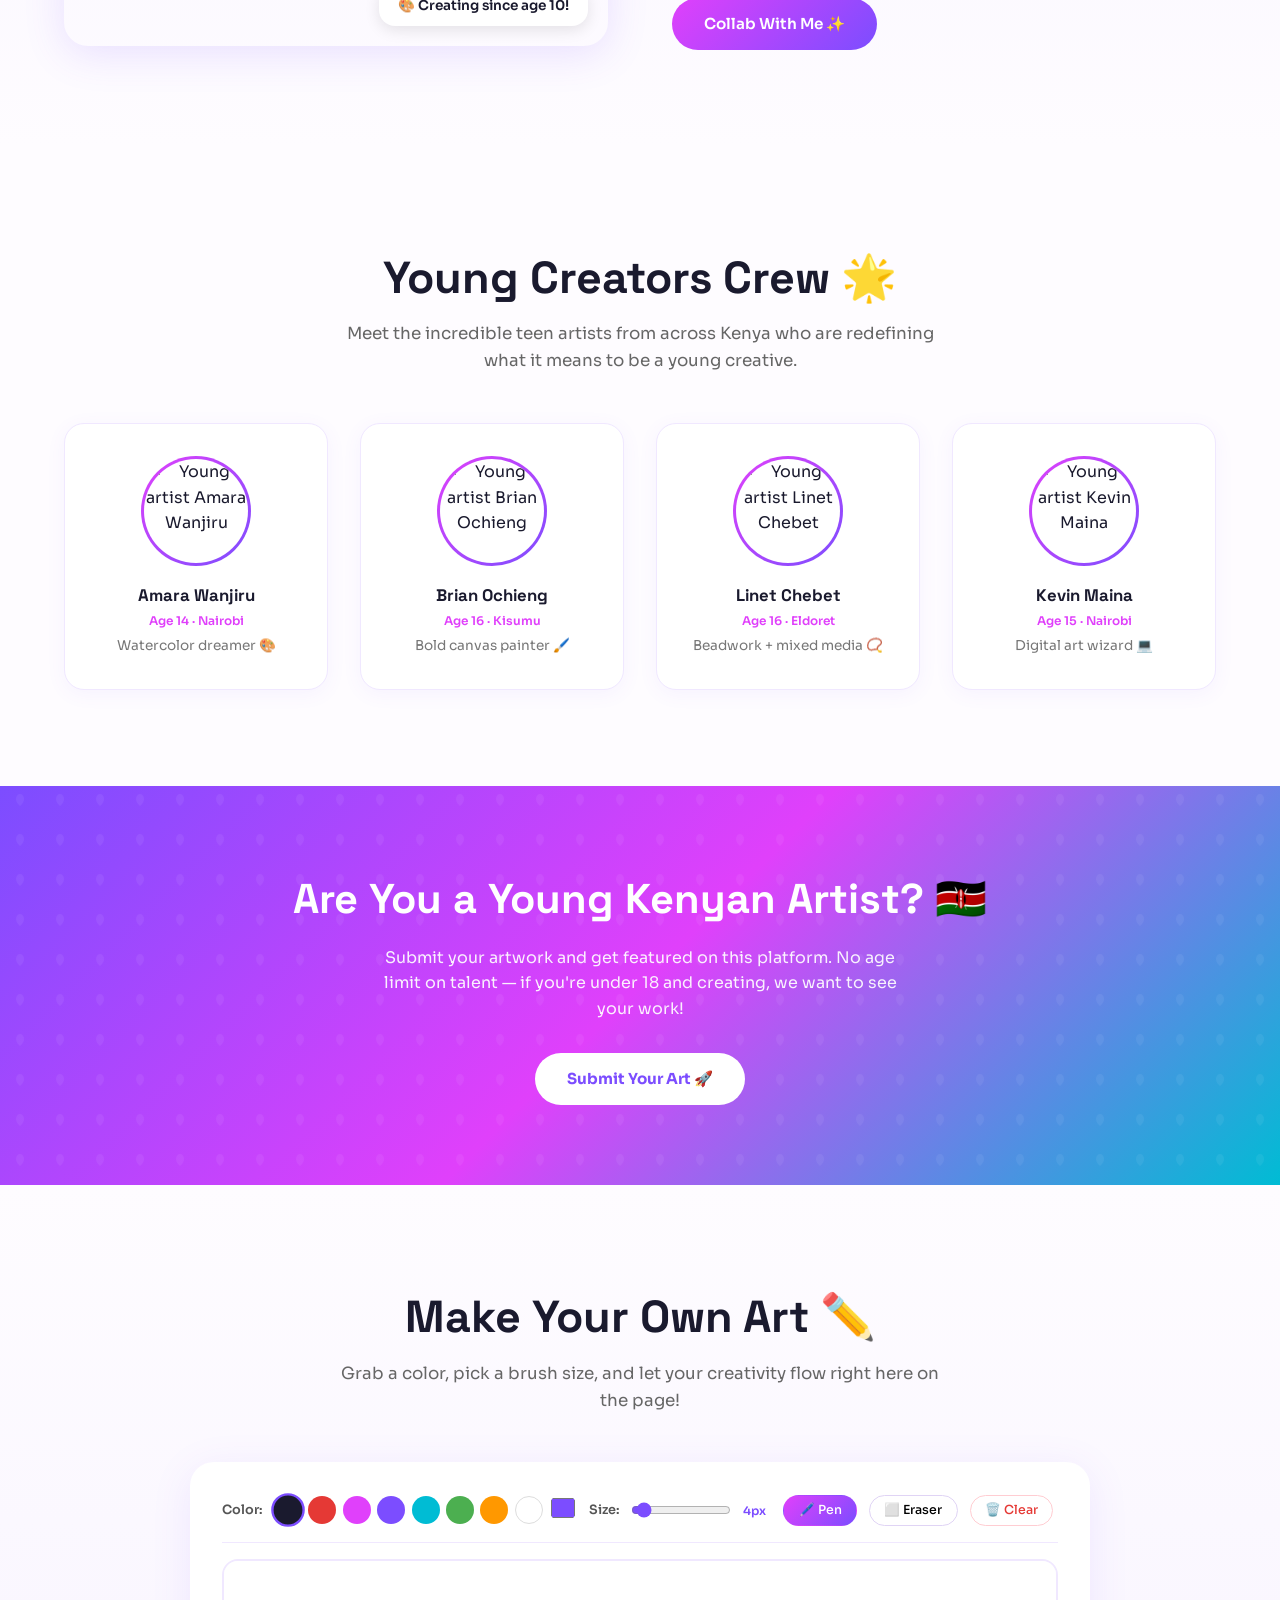
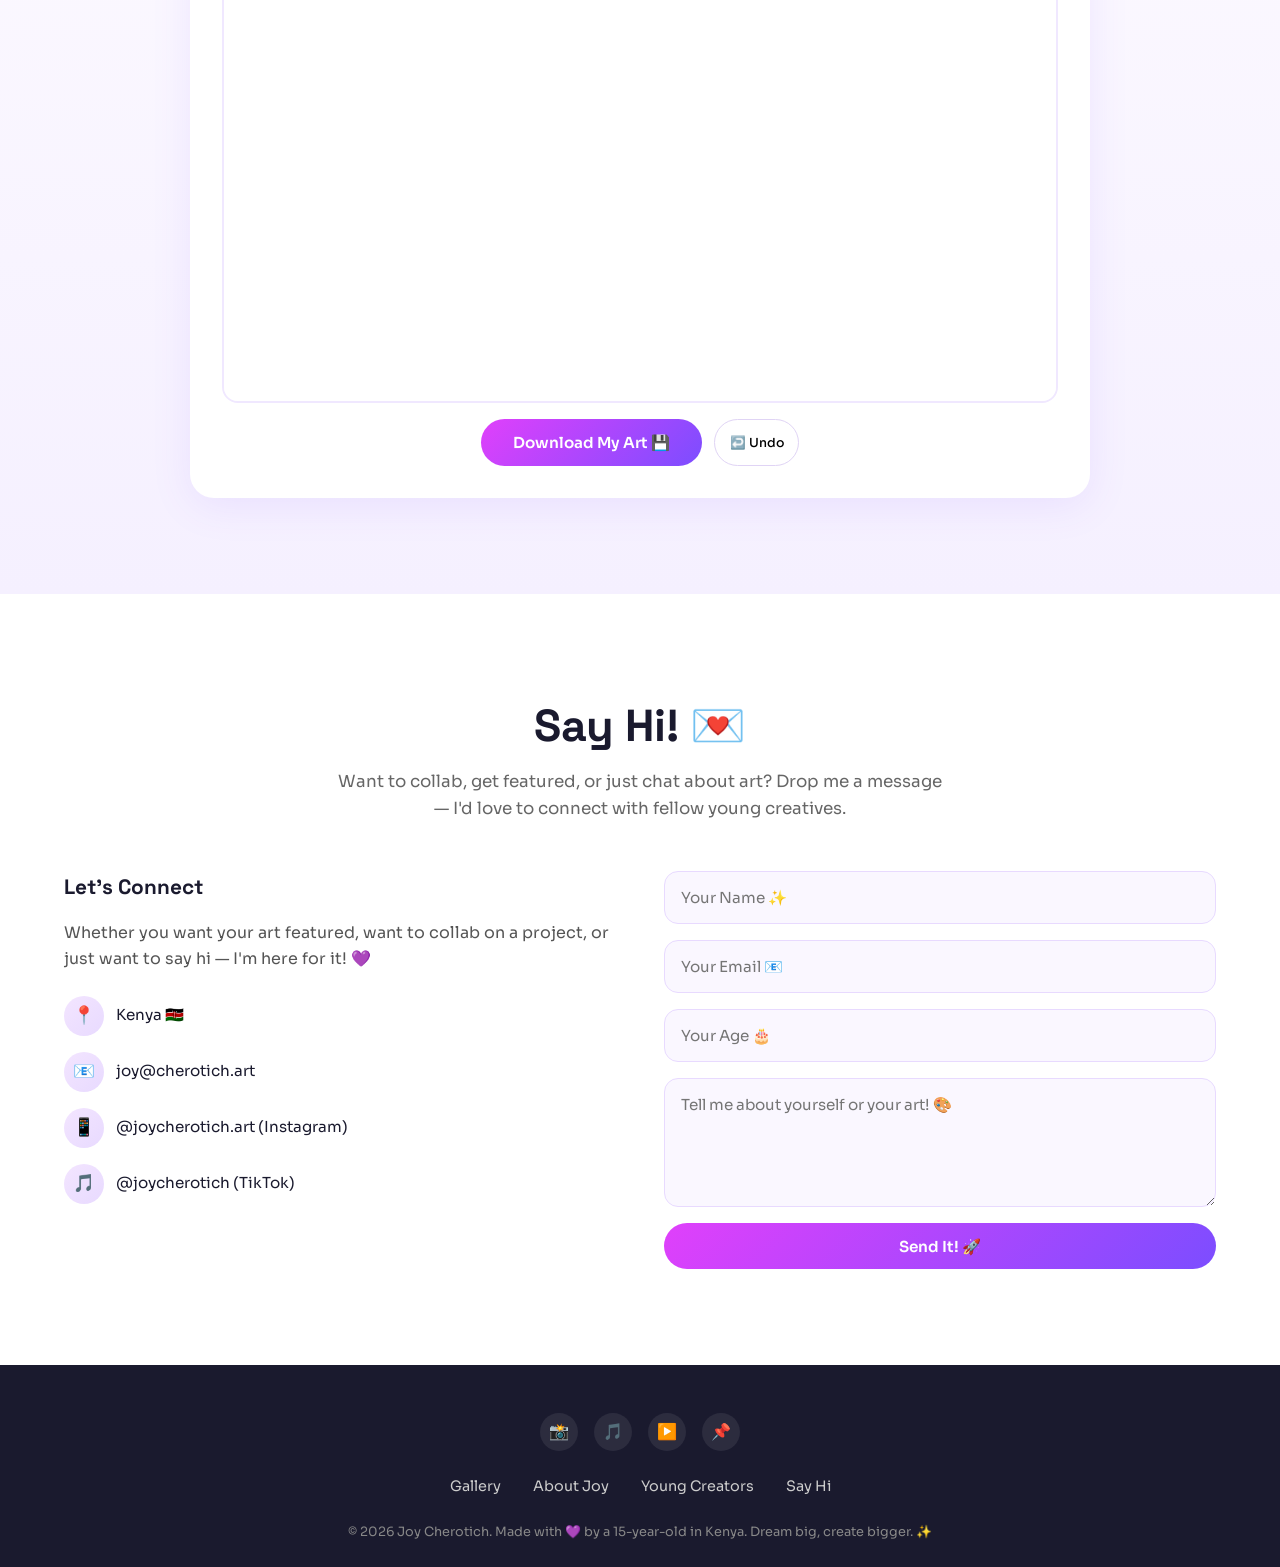
==== commit fa09173d: "✏️ Add interactive drawing canvas tool" ====
--- a/index.html
+++ b/index.html
@@ -230,6 +230,50 @@
     .btn-white { background: #fff; color: #7c4dff; font-weight: 700; }
     .btn-white:hover { transform: translateY(-2px); box-shadow: 0 8px 25px rgba(0,0,0,.2); }
 
+    /* ===== Drawing Tool ===== */
+    #draw { padding: 6rem 0; background: linear-gradient(180deg, #fefcff 0%, #f5f0ff 100%); }
+    .draw-wrapper {
+      background: #fff; border-radius: 24px; padding: 2rem;
+      box-shadow: 0 8px 40px rgba(124,77,255,.1); max-width: 900px; margin: 0 auto;
+    }
+    .draw-toolbar {
+      display: flex; flex-wrap: wrap; gap: .75rem; align-items: center;
+      margin-bottom: 1rem; padding-bottom: 1rem; border-bottom: 1px solid #f0e8ff;
+    }
+    .draw-toolbar label { font-size: .8rem; font-weight: 600; color: #555; }
+    .color-swatches { display: flex; gap: .4rem; align-items: center; }
+    .swatch {
+      width: 28px; height: 28px; border-radius: 50%; border: 2px solid transparent;
+      cursor: pointer; transition: transform .2s, border-color .2s;
+    }
+    .swatch:hover, .swatch.active { transform: scale(1.2); border-color: #7c4dff; }
+    .color-picker-wrap { position: relative; }
+    .color-picker-wrap input[type=color] {
+      width: 28px; height: 28px; border: none; border-radius: 50%; cursor: pointer;
+      padding: 0; background: none;
+    }
+    .draw-toolbar input[type=range] {
+      width: 100px; accent-color: #7c4dff; cursor: pointer;
+    }
+    .size-display { font-size: .75rem; color: #7c4dff; font-weight: 600; min-width: 28px; }
+    .tool-btn {
+      padding: .4rem .9rem; border-radius: 50px; border: 1.5px solid #e0d4f5;
+      background: #fff; cursor: pointer; font-size: .78rem; font-weight: 500;
+      transition: all .3s; font-family: inherit;
+    }
+    .tool-btn:hover, .tool-btn.active {
+      background: linear-gradient(135deg, #e040fb, #7c4dff); color: #fff; border-color: transparent;
+    }
+    .tool-btn-danger { border-color: #ffcdd2; color: #e53935; }
+    .tool-btn-danger:hover { background: #e53935; color: #fff; border-color: transparent; }
+    .canvas-container {
+      position: relative; border-radius: 16px; overflow: hidden;
+      border: 2px solid #f0e8ff; cursor: crosshair;
+      touch-action: none;
+    }
+    .canvas-container canvas { display: block; width: 100%; }
+    .draw-actions { display: flex; gap: .75rem; margin-top: 1rem; flex-wrap: wrap; justify-content: center; }
+
     /* ===== Contact ===== */
     #contact { padding: 6rem 0; background: #fff; }
     .contact-grid { display: grid; grid-template-columns: 1fr 1fr; gap: 3rem; }
@@ -296,6 +340,7 @@
           <li><a href="#gallery">Gallery</a></li>
           <li><a href="#about">About Joy</a></li>
           <li><a href="#creators">Young Creators</a></li>
+          <li><a href="#draw">Draw ✏️</a></li>
           <li><a href="#contact">Say Hi 👋</a></li>
         </ul>
         <button class="hamburger" id="hamburger" aria-label="Toggle navigation">
@@ -514,6 +559,48 @@
     <a href="#contact" class="btn btn-white">Submit Your Art 🚀</a>
   </section>
 
+  <!-- ===== Drawing Tool ===== -->
+  <section id="draw">
+    <div class="container">
+      <h2 class="section-title">Make Your Own Art ✏️</h2>
+      <p class="section-subtitle">Grab a color, pick a brush size, and let your creativity flow right here on the page!</p>
+
+      <div class="draw-wrapper">
+        <div class="draw-toolbar">
+          <label>Color:</label>
+          <div class="color-swatches" id="swatches">
+            <div class="swatch active" data-color="#1a1a2e" style="background:#1a1a2e"></div>
+            <div class="swatch" data-color="#e53935" style="background:#e53935"></div>
+            <div class="swatch" data-color="#e040fb" style="background:#e040fb"></div>
+            <div class="swatch" data-color="#7c4dff" style="background:#7c4dff"></div>
+            <div class="swatch" data-color="#00bcd4" style="background:#00bcd4"></div>
+            <div class="swatch" data-color="#4caf50" style="background:#4caf50"></div>
+            <div class="swatch" data-color="#ff9800" style="background:#ff9800"></div>
+            <div class="swatch" data-color="#ffffff" style="background:#fff; border:1.5px solid #ddd"></div>
+            <div class="color-picker-wrap"><input type="color" id="colorPicker" value="#7c4dff" title="Pick any color"></div>
+          </div>
+
+          <label>Size:</label>
+          <input type="range" id="brushSize" min="1" max="50" value="4">
+          <span class="size-display" id="sizeDisplay">4px</span>
+
+          <button class="tool-btn active" id="penTool" data-tool="pen">🖊️ Pen</button>
+          <button class="tool-btn" id="eraserTool" data-tool="eraser">⬜ Eraser</button>
+          <button class="tool-btn tool-btn-danger" id="clearBtn">🗑️ Clear</button>
+        </div>
+
+        <div class="canvas-container">
+          <canvas id="drawCanvas" width="1700" height="900"></canvas>
+        </div>
+
+        <div class="draw-actions">
+          <button class="btn btn-primary" id="downloadBtn">Download My Art 💾</button>
+          <button class="tool-btn" id="undoBtn">↩️ Undo</button>
+        </div>
+      </div>
+    </div>
+  </section>
+
   <!-- ===== Contact ===== -->
   <section id="contact">
     <div class="container">
@@ -630,6 +717,133 @@
       alert('Thanks for reaching out! 💜 I\'ll get back to you soon. Keep creating! 🎨✨');
       e.target.reset();
     }
+
+    // ===== Drawing Tool =====
+    (() => {
+      const canvas = document.getElementById('drawCanvas');
+      const ctx = canvas.getContext('2d');
+      let drawing = false;
+      let currentColor = '#1a1a2e';
+      let currentSize = 4;
+      let tool = 'pen';
+      let history = [];
+      const MAX_HISTORY = 30;
+
+      // Fill white background
+      function fillBg() { ctx.fillStyle = '#fff'; ctx.fillRect(0, 0, canvas.width, canvas.height); }
+      fillBg();
+      saveState();
+
+      function saveState() {
+        if (history.length >= MAX_HISTORY) history.shift();
+        history.push(canvas.toDataURL());
+      }
+
+      function getPos(e) {
+        const rect = canvas.getBoundingClientRect();
+        const scaleX = canvas.width / rect.width;
+        const scaleY = canvas.height / rect.height;
+        const clientX = e.touches ? e.touches[0].clientX : e.clientX;
+        const clientY = e.touches ? e.touches[0].clientY : e.clientY;
+        return { x: (clientX - rect.left) * scaleX, y: (clientY - rect.top) * scaleY };
+      }
+
+      function startDraw(e) {
+        e.preventDefault();
+        drawing = true;
+        const pos = getPos(e);
+        ctx.beginPath();
+        ctx.moveTo(pos.x, pos.y);
+      }
+
+      function draw(e) {
+        if (!drawing) return;
+        e.preventDefault();
+        const pos = getPos(e);
+        ctx.lineTo(pos.x, pos.y);
+        ctx.strokeStyle = tool === 'eraser' ? '#ffffff' : currentColor;
+        ctx.lineWidth = tool === 'eraser' ? currentSize * 4 : currentSize;
+        ctx.lineCap = 'round';
+        ctx.lineJoin = 'round';
+        ctx.stroke();
+      }
+
+      function endDraw(e) {
+        if (!drawing) return;
+        e.preventDefault();
+        drawing = false;
+        ctx.closePath();
+        saveState();
+      }
+
+      // Mouse events
+      canvas.addEventListener('mousedown', startDraw);
+      canvas.addEventListener('mousemove', draw);
+      canvas.addEventListener('mouseup', endDraw);
+      canvas.addEventListener('mouseleave', endDraw);
+
+      // Touch events
+      canvas.addEventListener('touchstart', startDraw, { passive: false });
+      canvas.addEventListener('touchmove', draw, { passive: false });
+      canvas.addEventListener('touchend', endDraw);
+
+      // Color swatches
+      const swatches = document.querySelectorAll('.swatch');
+      swatches.forEach(s => s.addEventListener('click', () => {
+        swatches.forEach(sw => sw.classList.remove('active'));
+        s.classList.add('active');
+        currentColor = s.dataset.color;
+        document.getElementById('colorPicker').value = currentColor;
+        setTool('pen');
+      }));
+
+      // Color picker
+      document.getElementById('colorPicker').addEventListener('input', (e) => {
+        currentColor = e.target.value;
+        swatches.forEach(sw => sw.classList.remove('active'));
+        setTool('pen');
+      });
+
+      // Brush size
+      const brushSlider = document.getElementById('brushSize');
+      const sizeDisp = document.getElementById('sizeDisplay');
+      brushSlider.addEventListener('input', () => {
+        currentSize = parseInt(brushSlider.value);
+        sizeDisp.textContent = currentSize + 'px';
+      });
+
+      // Tool switching
+      function setTool(t) {
+        tool = t;
+        document.getElementById('penTool').classList.toggle('active', t === 'pen');
+        document.getElementById('eraserTool').classList.toggle('active', t === 'eraser');
+        canvas.style.cursor = t === 'eraser' ? 'cell' : 'crosshair';
+      }
+      document.getElementById('penTool').addEventListener('click', () => setTool('pen'));
+      document.getElementById('eraserTool').addEventListener('click', () => setTool('eraser'));
+
+      // Clear
+      document.getElementById('clearBtn').addEventListener('click', () => {
+        if (confirm('Clear the whole canvas? 🧹')) { fillBg(); saveState(); }
+      });
+
+      // Undo
+      document.getElementById('undoBtn').addEventListener('click', () => {
+        if (history.length <= 1) return;
+        history.pop();
+        const img = new Image();
+        img.onload = () => { ctx.clearRect(0, 0, canvas.width, canvas.height); ctx.drawImage(img, 0, 0); };
+        img.src = history[history.length - 1];
+      });
+
+      // Download
+      document.getElementById('downloadBtn').addEventListener('click', () => {
+        const link = document.createElement('a');
+        link.download = 'my-art-joycherotich.png';
+        link.href = canvas.toDataURL('image/png');
+        link.click();
+      });
+    })();
   </script>
 </body>
 </html>
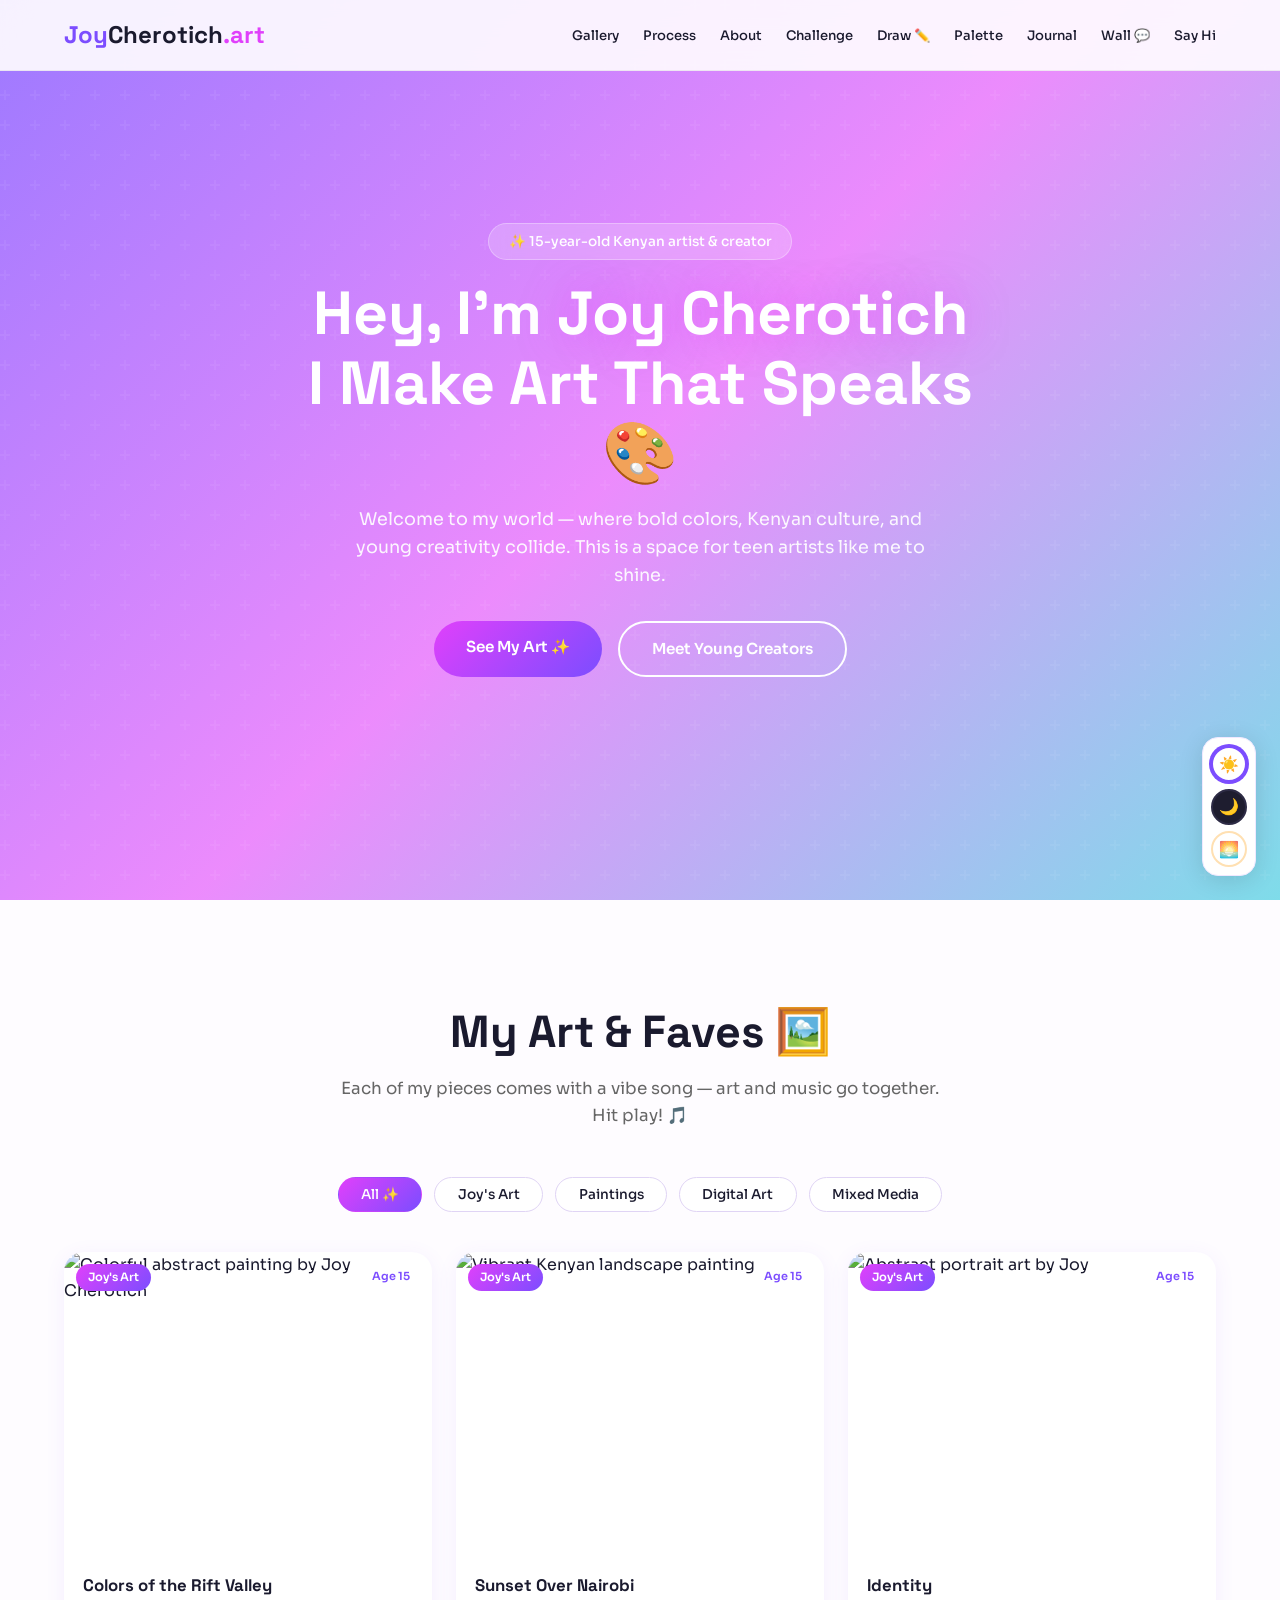
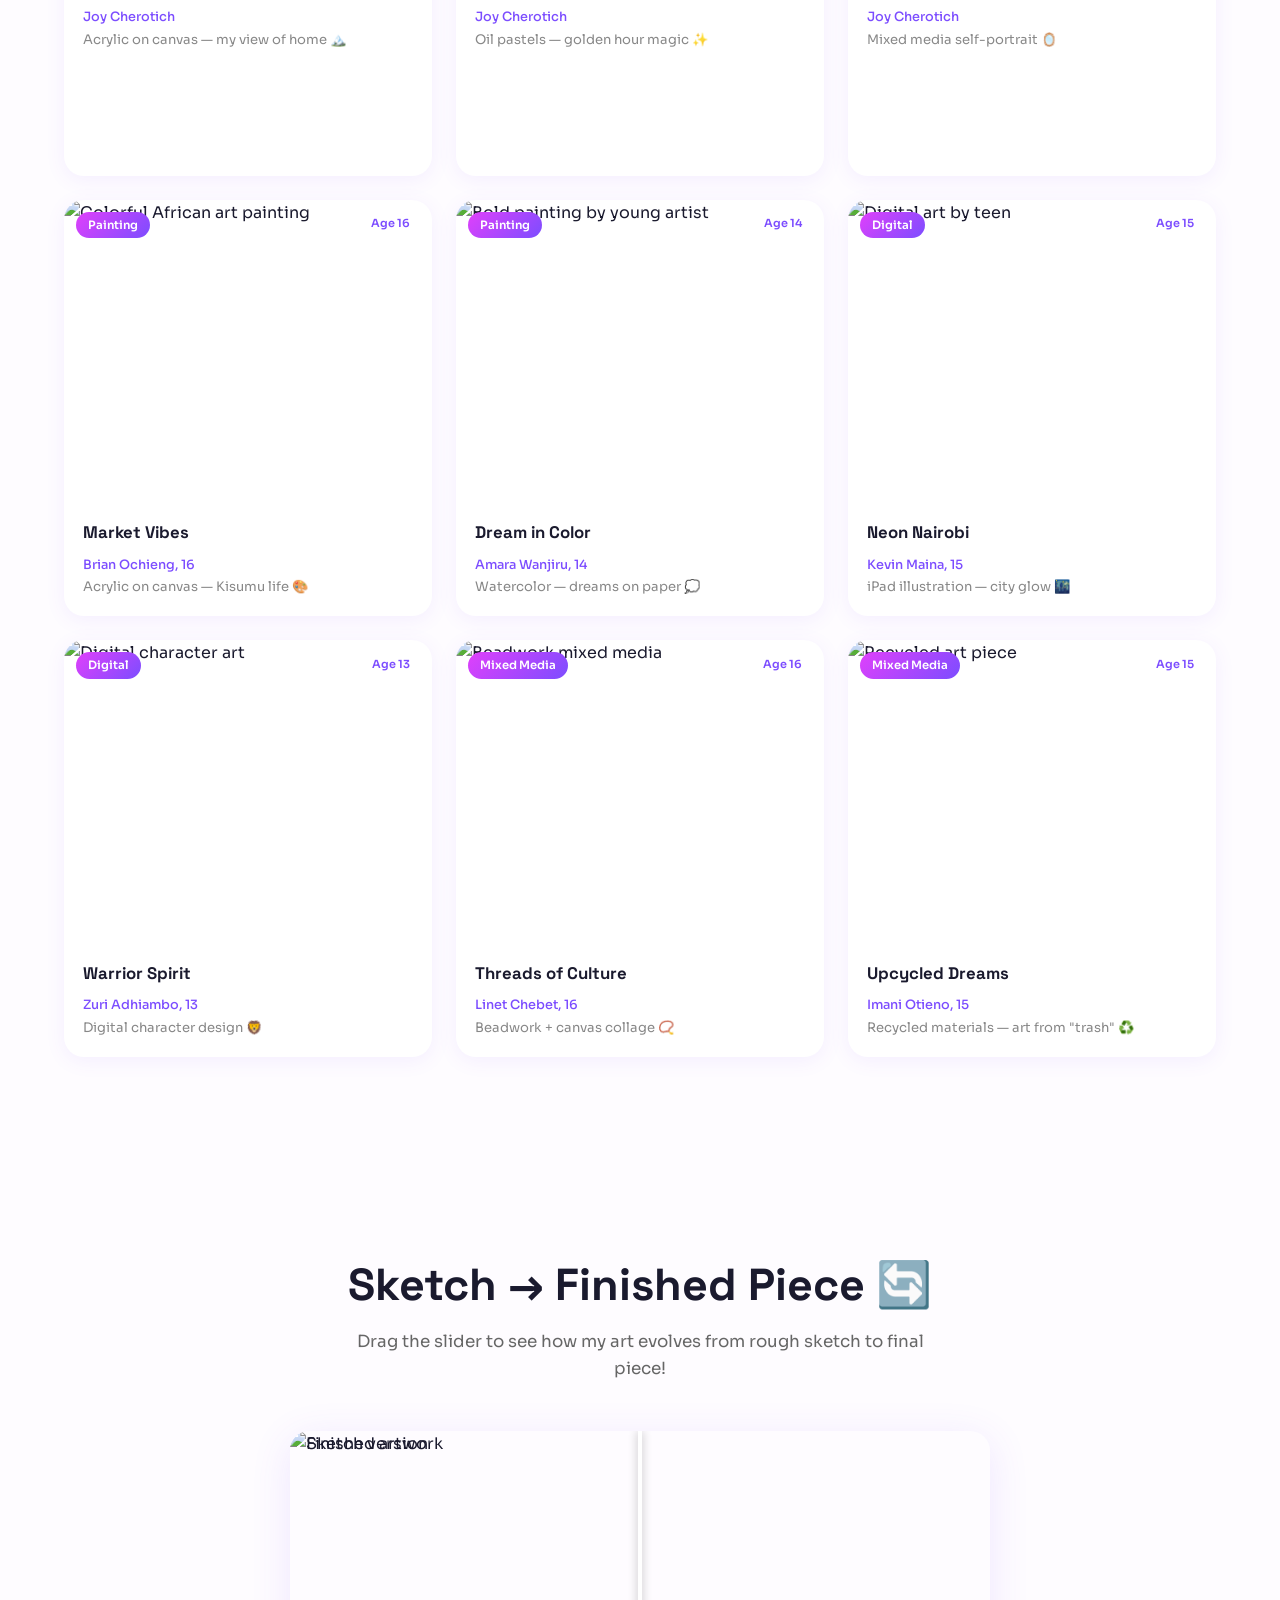
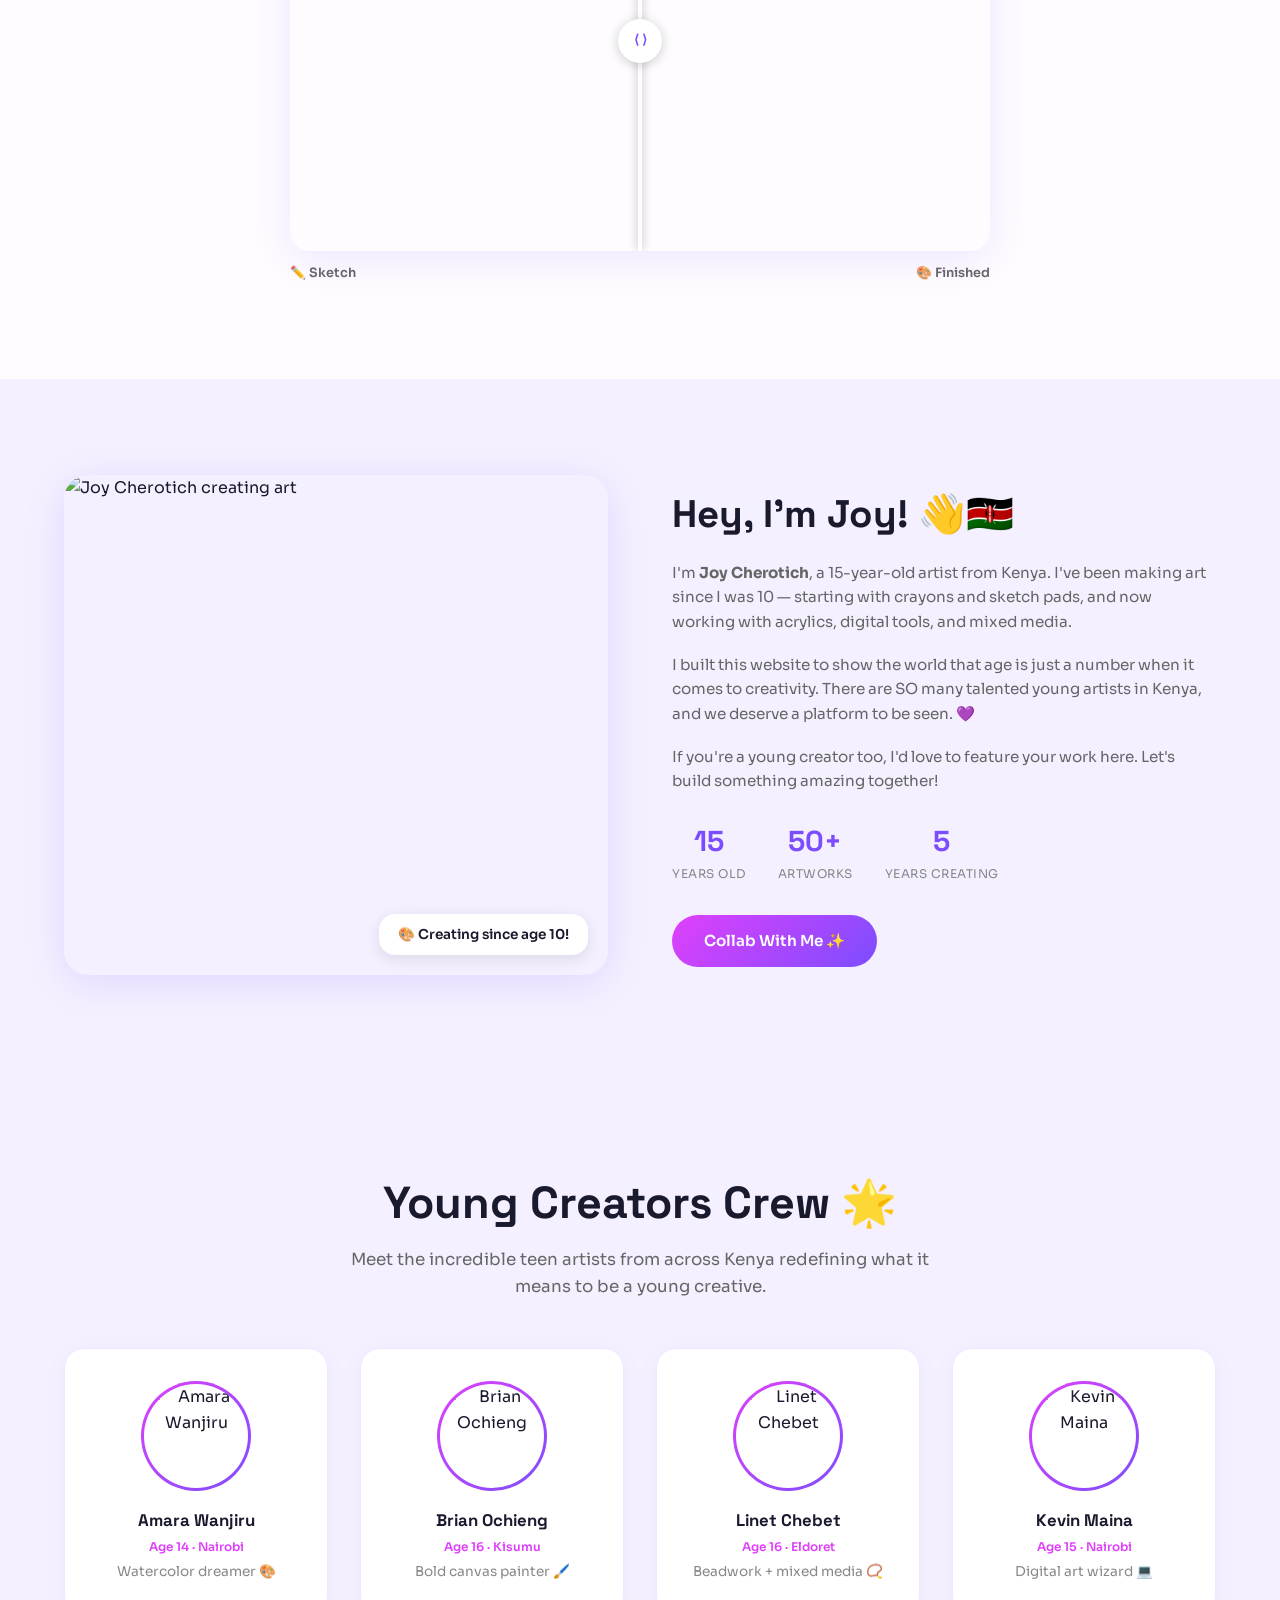
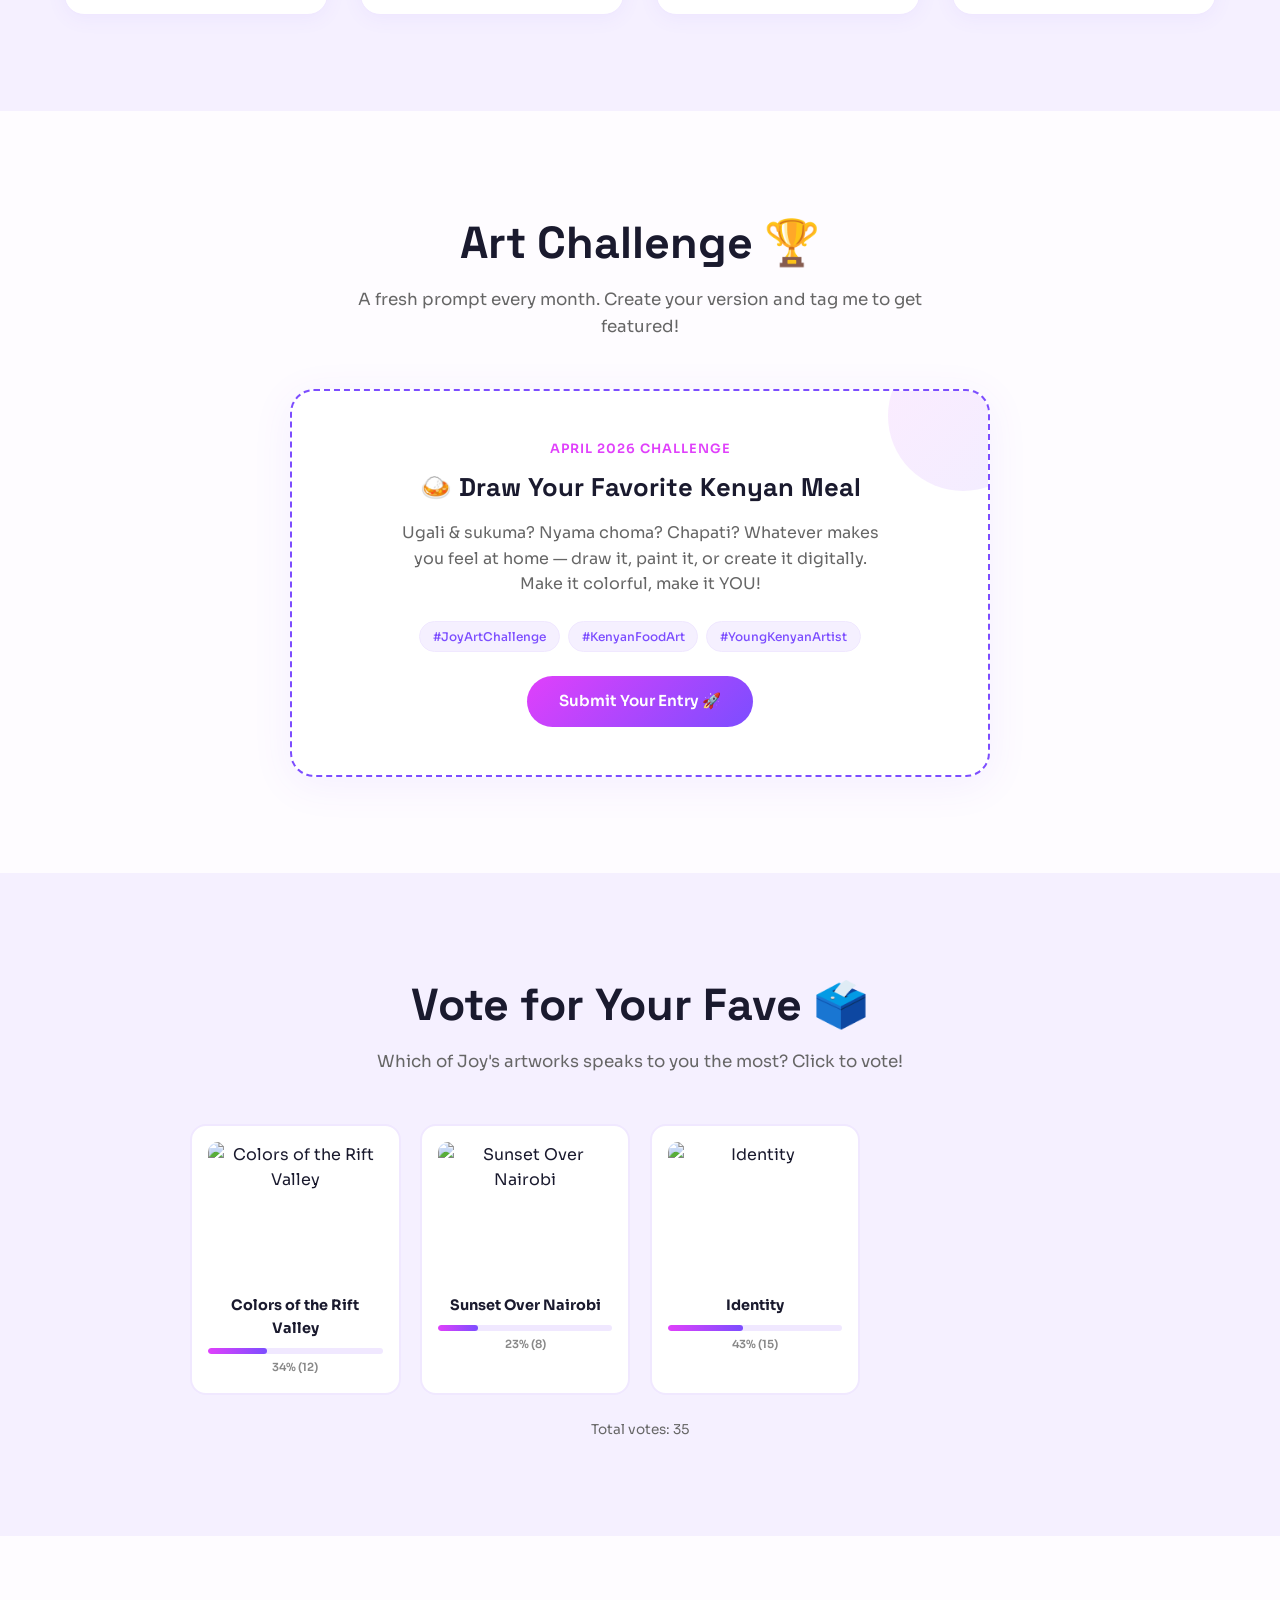
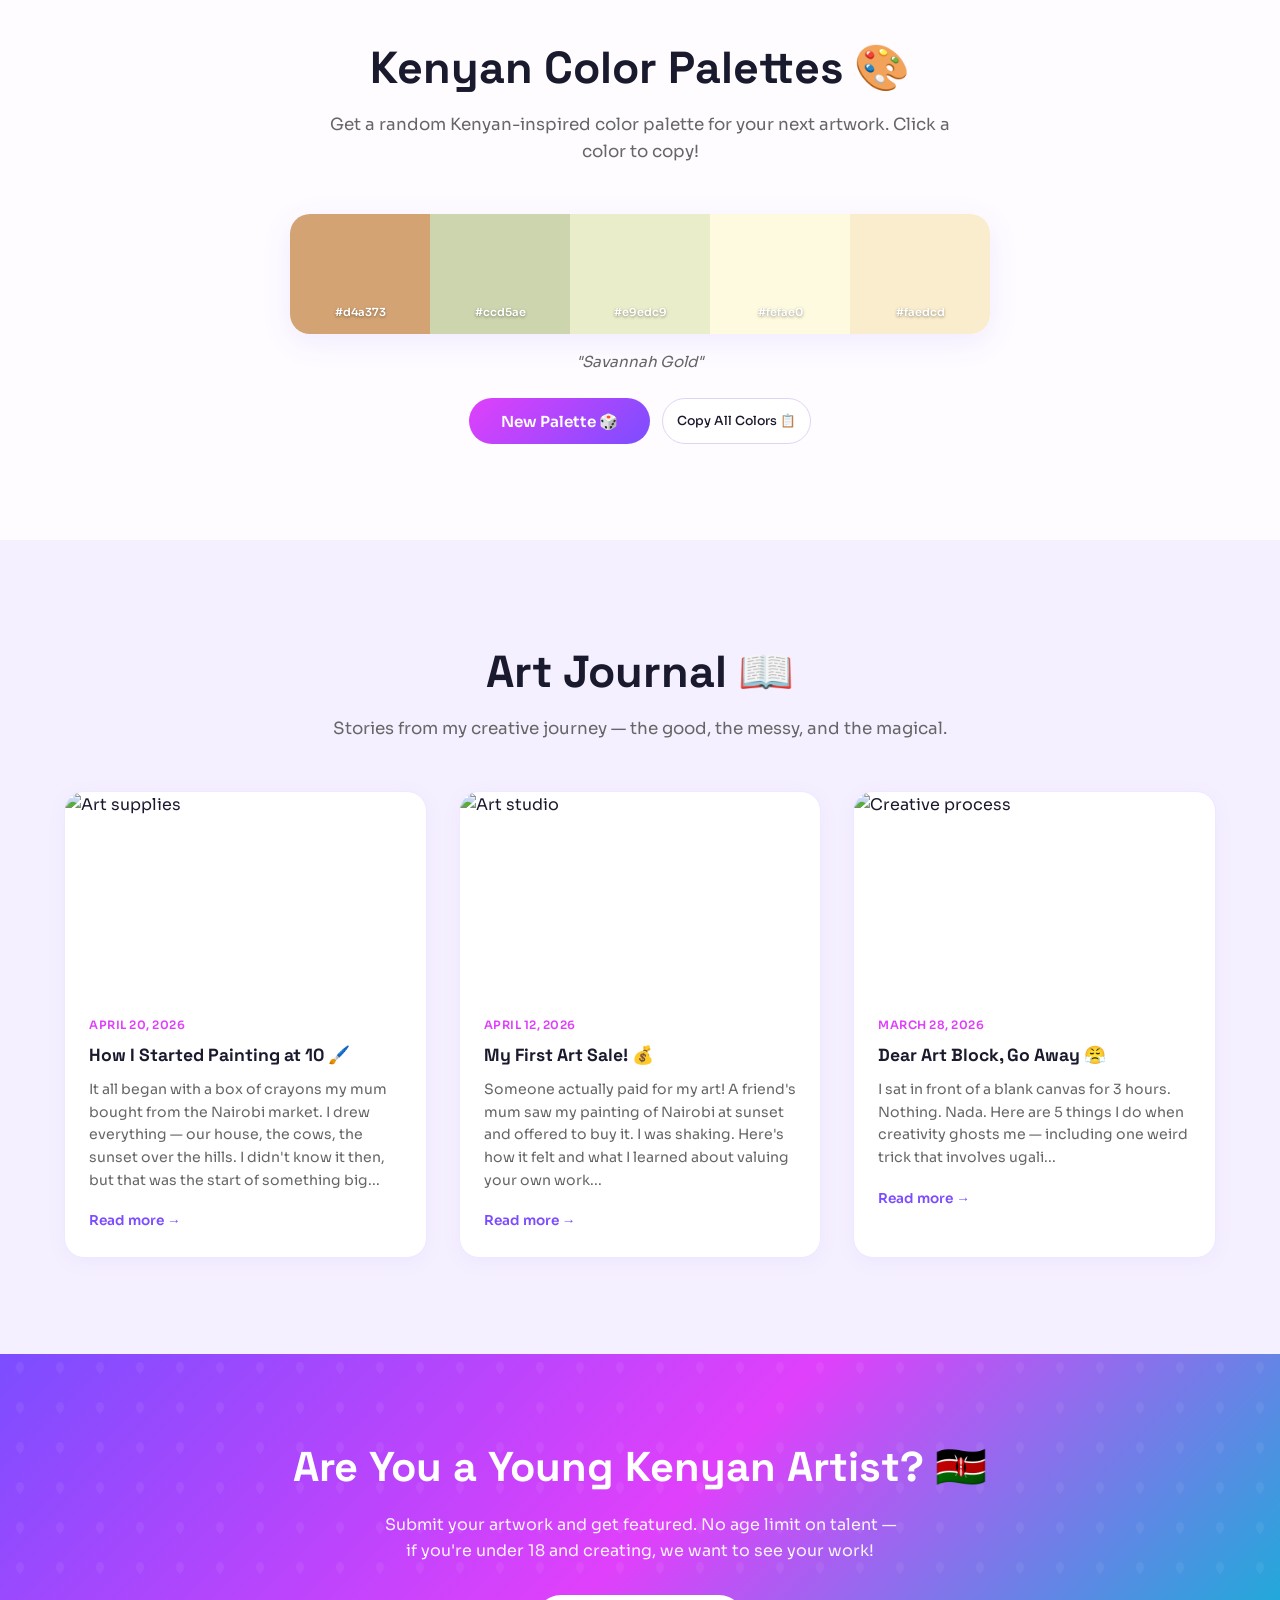
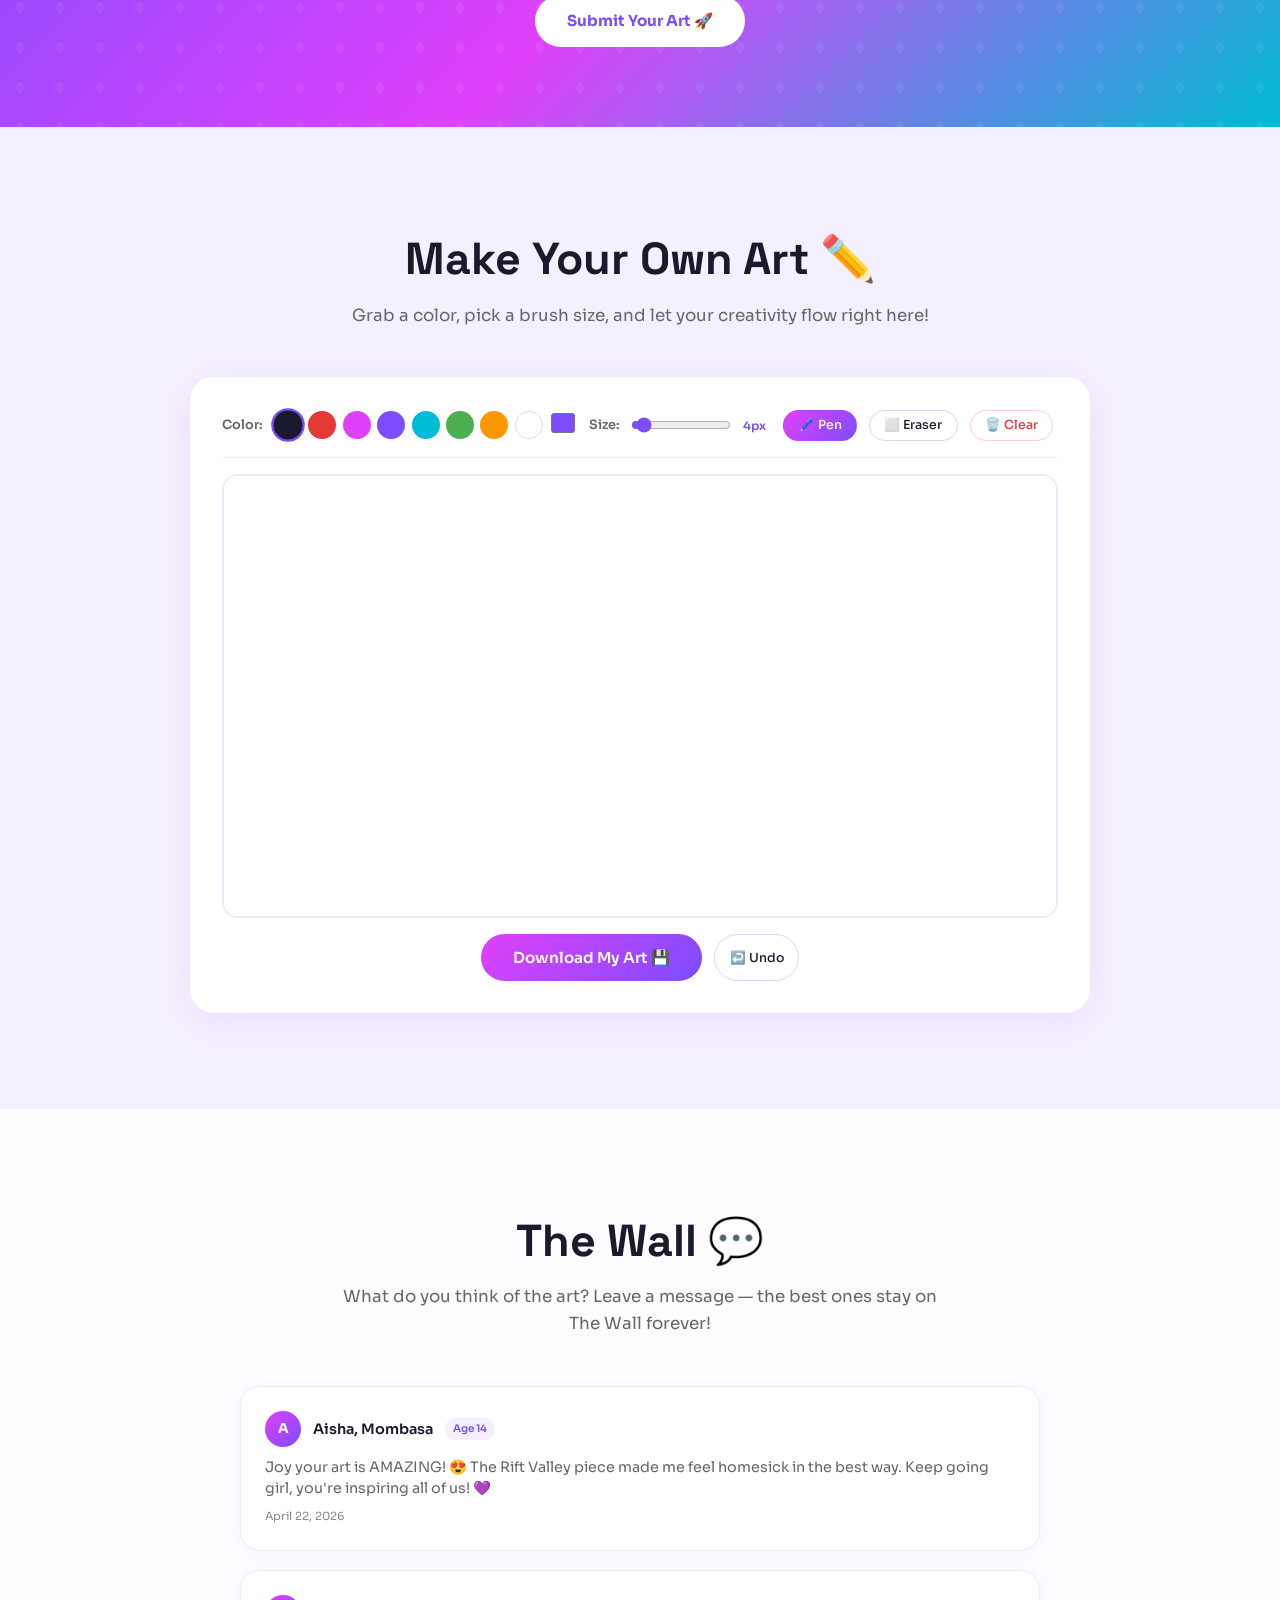
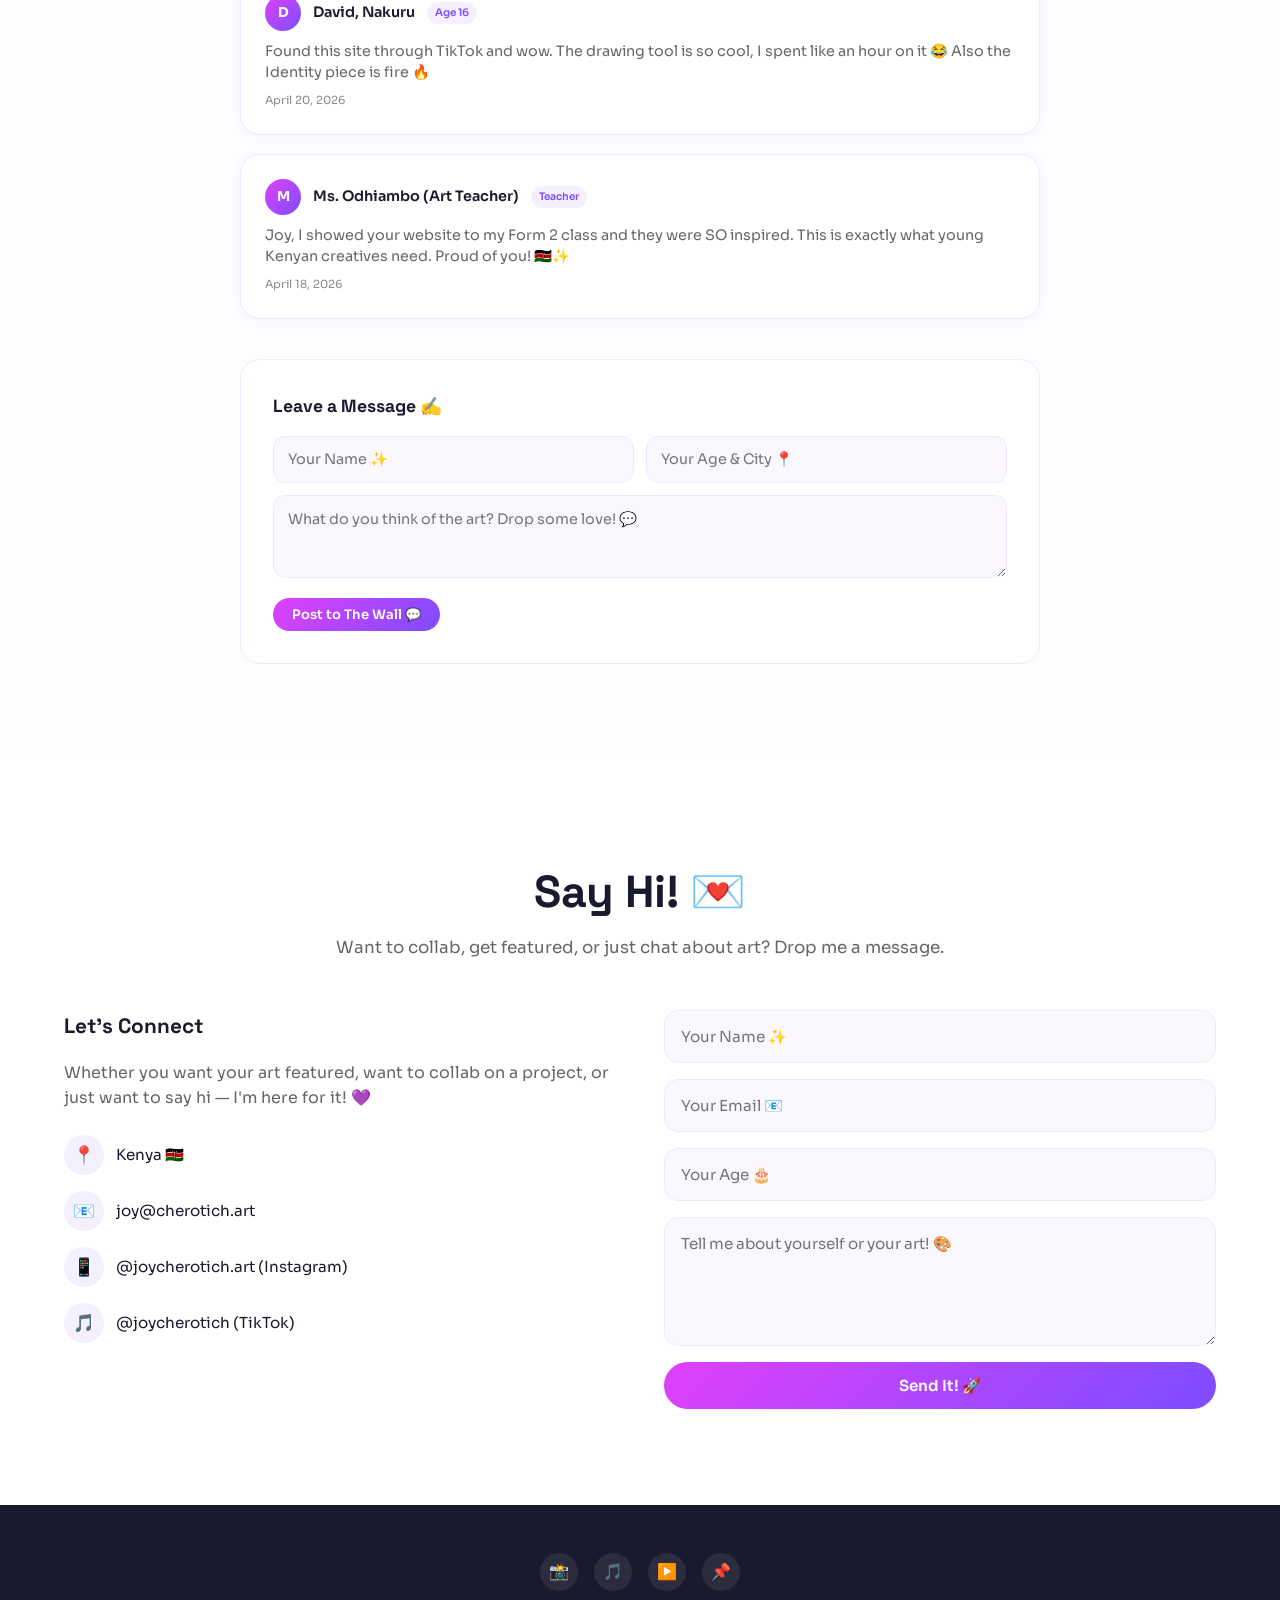
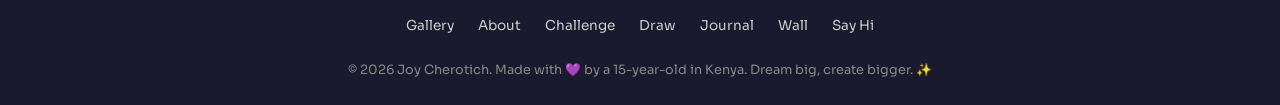
==== commit 4a762e3f: "�� Add all features: comments, mood board, before/after, challenge, poll, palette generator, journal" ====
--- a/index.html
+++ b/index.html
@@ -1,360 +1,273 @@
 <!DOCTYPE html>
-<html lang="en">
+<html lang="en" data-theme="light">
 <head>
   <meta charset="UTF-8">
   <meta name="viewport" content="width=device-width, initial-scale=1.0">
-  <meta name="description" content="Joy Cherotich — 15-year-old Kenyan artist showcasing vibrant art by young creatives. A platform for teen artists across Kenya to share their talent with the world.">
+  <meta name="description" content="Joy Cherotich — 15-year-old Kenyan artist showcasing vibrant art by young creatives. A platform for teen artists across Kenya.">
   <meta name="keywords" content="Joy Cherotich, young Kenyan artist, teen art Kenya, young African creators, Kenyan youth art, Gen Z art Africa">
   <meta name="author" content="Joy Cherotich">
   <title>Joy Cherotich Art ✨ Young Kenyan Creatives</title>
-
-  <!-- Google Fonts -->
   <link rel="preconnect" href="https://fonts.googleapis.com">
   <link rel="preconnect" href="https://fonts.gstatic.com" crossorigin>
   <link href="https://fonts.googleapis.com/css2?family=Space+Grotesk:wght@400;500;700&family=Sora:wght@300;400;600;700&display=swap" rel="stylesheet">
-
   <style>
-    /* ===== CSS Reset & Base ===== */
-    *, *::before, *::after { box-sizing: border-box; margin: 0; padding: 0; }
-    html { scroll-behavior: smooth; font-size: 16px; }
-    body {
-      font-family: 'Sora', sans-serif;
-      color: #1a1a2e;
-      background: #fefcff;
-      line-height: 1.6;
-      -webkit-font-smoothing: antialiased;
+    /* ===== Themes ===== */
+    [data-theme="light"]{--bg:#fefcff;--bg-alt:#f5f0ff;--bg-card:#fff;--text:#1a1a2e;--text-muted:#666;--text-light:#888;--accent:#7c4dff;--accent2:#e040fb;--accent3:#00bcd4;--border:#f0e8ff;--border-light:#e0d4f5;--input-bg:#faf7ff;--nav-bg:rgba(254,252,255,.92);--footer-bg:#1a1a2e;--footer-text:#ccc}
+    [data-theme="dark"]{--bg:#0f0e17;--bg-alt:#1a1930;--bg-card:#1e1d2f;--text:#f0e8ff;--text-muted:#a99fc8;--text-light:#8878a9;--accent:#b388ff;--accent2:#ea80fc;--accent3:#4dd0e1;--border:#2d2b45;--border-light:#3a3860;--input-bg:#1a1930;--nav-bg:rgba(15,14,23,.94);--footer-bg:#0a0918;--footer-text:#a99fc8}
+    [data-theme="sunset"]{--bg:#fff8f0;--bg-alt:#fff0e0;--bg-card:#fff;--text:#3e2723;--text-muted:#8d6e63;--text-light:#a1887f;--accent:#ff6d00;--accent2:#ff1744;--accent3:#ffc107;--border:#ffe0b2;--border-light:#ffcc80;--input-bg:#fff8f0;--nav-bg:rgba(255,248,240,.94);--footer-bg:#3e2723;--footer-text:#d7ccc8}
+
+    /* ===== Reset ===== */
+    *,*::before,*::after{box-sizing:border-box;margin:0;padding:0}
+    html{scroll-behavior:smooth;font-size:16px}
+    body{font-family:'Sora',sans-serif;color:var(--text);background:var(--bg);line-height:1.6;-webkit-font-smoothing:antialiased;transition:background .4s,color .4s}
+    img{max-width:100%;height:auto;display:block}a{text-decoration:none;color:inherit}ul{list-style:none}
+    h1,h2,h3{font-family:'Space Grotesk',sans-serif}
+
+    /* ===== Utility ===== */
+    .container{max-width:1200px;margin:0 auto;padding:0 1.5rem}
+    .section-title{text-align:center;font-size:clamp(1.8rem,4vw,2.8rem);margin-bottom:.5rem}
+    .section-subtitle{text-align:center;color:var(--text-muted);max-width:620px;margin:0 auto 3rem;font-size:1.05rem}
+    .btn{display:inline-block;padding:.85rem 2rem;border-radius:50px;font-weight:600;font-size:.95rem;transition:all .3s ease;cursor:pointer;border:none;font-family:inherit}
+    .btn-primary{background:linear-gradient(135deg,var(--accent2),var(--accent));color:#fff}
+    .btn-primary:hover{transform:translateY(-2px);box-shadow:0 6px 25px rgba(124,77,255,.4)}
+    .btn-outline{border:2px solid #fff;color:#fff;background:transparent}.btn-outline:hover{background:#fff;color:var(--text)}
+    .btn-sm{padding:.5rem 1.2rem;font-size:.82rem}
+    .btn-white{background:#fff;color:var(--accent);font-weight:700}.btn-white:hover{transform:translateY(-2px);box-shadow:0 8px 25px rgba(0,0,0,.2)}
+
+    /* ===== Theme Switcher ===== */
+    .theme-switcher{position:fixed;bottom:1.5rem;right:1.5rem;z-index:999;display:flex;flex-direction:column;gap:.4rem;background:var(--bg-card);border-radius:16px;padding:.5rem;box-shadow:0 4px 24px rgba(0,0,0,.12);border:1px solid var(--border)}
+    .theme-btn{width:36px;height:36px;border-radius:50%;border:2px solid var(--border);cursor:pointer;font-size:1rem;display:flex;align-items:center;justify-content:center;transition:all .3s;background:var(--bg-card)}
+    .theme-btn:hover{transform:scale(1.15)}.theme-btn.active{border-color:var(--accent);box-shadow:0 0 0 2px var(--accent)}
+
+    /* ===== Header ===== */
+    header{position:fixed;top:0;left:0;width:100%;z-index:1000;background:var(--nav-bg);backdrop-filter:blur(14px);border-bottom:1px solid rgba(0,0,0,.05);transition:box-shadow .3s,background .4s}
+    header.scrolled{box-shadow:0 2px 24px rgba(124,77,255,.1)}
+    nav{display:flex;align-items:center;justify-content:space-between;padding:1rem 0}
+    .logo{font-family:'Space Grotesk',sans-serif;font-size:1.5rem;font-weight:700}.logo .joy{color:var(--accent)}.logo .art{color:var(--accent2)}
+    .nav-links{display:flex;gap:1.5rem;align-items:center}
+    .nav-links a{font-size:.82rem;font-weight:500;transition:color .3s;position:relative}
+    .nav-links a::after{content:'';position:absolute;bottom:-4px;left:0;width:0;height:2px;background:linear-gradient(90deg,var(--accent2),var(--accent));transition:width .3s;border-radius:2px}
+    .nav-links a:hover{color:var(--accent)}.nav-links a:hover::after{width:100%}
+    .hamburger{display:none;flex-direction:column;gap:5px;cursor:pointer;background:none;border:none}
+    .hamburger span{width:25px;height:2px;background:var(--text);transition:.3s;border-radius:2px}
+
+    /* ===== Hero ===== */
+    .hero{min-height:100vh;display:flex;align-items:center;justify-content:center;text-align:center;position:relative;overflow:hidden;background:linear-gradient(135deg,rgba(124,77,255,.75),rgba(224,64,251,.6),rgba(0,188,212,.5)),url('https://images.unsplash.com/photo-1513364776144-60967b0f800f?w=1600&q=80') center/cover no-repeat;color:#fff}
+    .hero::before{content:'';position:absolute;inset:0;background:url("data:image/svg+xml,%3Csvg width='60' height='60' viewBox='0 0 60 60' xmlns='http://www.w3.org/2000/svg'%3E%3Cg fill='none' fill-rule='evenodd'%3E%3Cg fill='%23ffffff' fill-opacity='0.05'%3E%3Cpath d='M36 34v-4h-2v4h-4v2h4v4h2v-4h4v-2h-4zm0-30V0h-2v4h-4v2h4v4h2V6h4V4h-4zM6 34v-4H4v4H0v2h4v4h2v-4h4v-2H6zM6 4V0H4v4H0v2h4v4h2V6h4V4H6z'/%3E%3C/g%3E%3C/g%3E%3C/svg%3E")}
+    .hero-content{max-width:780px;padding:2rem;animation:fadeUp .9s ease-out;position:relative;z-index:1}
+    .hero-age-badge{display:inline-block;background:rgba(255,255,255,.2);backdrop-filter:blur(10px);padding:.4rem 1.2rem;border-radius:50px;font-size:.85rem;font-weight:500;margin-bottom:1.2rem;border:1px solid rgba(255,255,255,.3)}
+    .hero h1{font-size:clamp(2.2rem,6vw,3.8rem);margin-bottom:1rem;line-height:1.15}
+    .hero p{font-size:1.1rem;margin-bottom:2rem;opacity:.92;max-width:580px;margin-left:auto;margin-right:auto}
+    .hero-buttons{display:flex;gap:1rem;justify-content:center;flex-wrap:wrap}
+    @keyframes fadeUp{from{opacity:0;transform:translateY(30px)}to{opacity:1;transform:translateY(0)}}
+    @keyframes float{0%,100%{transform:translateY(0)}50%{transform:translateY(-10px)}}
+
+    /* ===== Gallery ===== */
+    #gallery{padding:6rem 0}
+    .gallery-filters{display:flex;justify-content:center;flex-wrap:wrap;gap:.75rem;margin-bottom:2.5rem}
+    .filter-btn{padding:.5rem 1.4rem;border-radius:50px;border:1.5px solid var(--border-light);background:var(--bg-card);cursor:pointer;font-size:.85rem;font-weight:500;transition:all .3s;font-family:inherit;color:var(--text)}
+    .filter-btn:hover,.filter-btn.active{background:linear-gradient(135deg,var(--accent2),var(--accent));color:#fff;border-color:transparent}
+    .gallery-grid{display:grid;grid-template-columns:repeat(auto-fill,minmax(280px,1fr));gap:1.5rem}
+    .gallery-card{position:relative;border-radius:20px;overflow:hidden;box-shadow:0 4px 20px rgba(124,77,255,.08);transition:transform .4s,box-shadow .4s;background:var(--bg-card)}
+    .gallery-card:hover{transform:translateY(-6px) rotate(-.5deg);box-shadow:0 14px 40px rgba(124,77,255,.18)}
+    .gallery-card img{width:100%;height:300px;object-fit:cover;transition:transform .5s}
+    .gallery-card:hover img{transform:scale(1.06)}
+    .card-info{padding:1.2rem}.card-info h3{font-size:1.05rem;margin-bottom:.3rem}
+    .card-info .artist-name{font-size:.8rem;color:var(--accent);font-weight:500}
+    .card-info p{font-size:.82rem;color:var(--text-light)}
+    .card-tag{position:absolute;top:12px;left:12px;background:linear-gradient(135deg,var(--accent2),var(--accent));color:#fff;padding:.25rem .75rem;border-radius:50px;font-size:.72rem;font-weight:600}
+    .card-age{position:absolute;top:12px;right:12px;background:rgba(255,255,255,.9);backdrop-filter:blur(6px);color:var(--accent);padding:.2rem .6rem;border-radius:50px;font-size:.7rem;font-weight:600}
+    .card-spotify{padding:0 1.2rem 1.2rem}.card-spotify iframe{border-radius:12px;width:100%;height:80px}
+
+    /* ===== Before & After ===== */
+    #process{padding:6rem 0;background:var(--bg)}
+    .ba-slider-container{max-width:700px;margin:0 auto}
+    .ba-slider{position:relative;overflow:hidden;border-radius:20px;box-shadow:0 8px 40px rgba(124,77,255,.12);cursor:col-resize;user-select:none;touch-action:none}
+    .ba-slider img{display:block;width:100%;height:420px;object-fit:cover}
+    .ba-after{position:absolute;top:0;left:0;width:50%;height:100%;overflow:hidden}
+    .ba-after img{position:absolute;top:0;left:0;width:200%;max-width:none;height:100%;object-fit:cover}
+    .ba-handle{position:absolute;top:0;left:50%;width:4px;height:100%;background:#fff;transform:translateX(-50%);z-index:2;box-shadow:0 0 10px rgba(0,0,0,.3)}
+    .ba-handle::after{content:'⟨ ⟩';position:absolute;top:50%;left:50%;transform:translate(-50%,-50%);background:#fff;width:44px;height:44px;border-radius:50%;display:flex;align-items:center;justify-content:center;font-size:.8rem;font-weight:700;color:var(--accent);box-shadow:0 2px 12px rgba(0,0,0,.2)}
+    .ba-labels{display:flex;justify-content:space-between;margin-top:.75rem;font-size:.8rem;font-weight:600;color:var(--text-muted)}
+
+    /* ===== About ===== */
+    #about{padding:6rem 0;background:var(--bg-alt)}
+    .about-grid{display:grid;grid-template-columns:1fr 1fr;gap:4rem;align-items:center}
+    .about-img{border-radius:24px;overflow:hidden;box-shadow:0 8px 40px rgba(124,77,255,.15);position:relative}
+    .about-img img{width:100%;height:500px;object-fit:cover}
+    .about-img .fun-sticker{position:absolute;bottom:20px;right:20px;background:var(--bg-card);padding:.6rem 1.2rem;border-radius:16px;font-size:.85rem;font-weight:600;box-shadow:0 4px 15px rgba(0,0,0,.1);animation:float 3s ease-in-out infinite}
+    .about-text h2{font-size:clamp(1.6rem,3vw,2.4rem);margin-bottom:1rem}
+    .about-text p{color:var(--text-muted);margin-bottom:1.2rem;font-size:.95rem}
+    .about-stats{display:flex;gap:2rem;margin:1.5rem 0}
+    .stat{text-align:center}.stat .number{font-size:1.8rem;font-weight:700;color:var(--accent);font-family:'Space Grotesk',sans-serif}
+    .stat .label{font-size:.75rem;color:var(--text-light);text-transform:uppercase;letter-spacing:.5px}
+
+    /* ===== Creators ===== */
+    #creators{padding:6rem 0;background:var(--bg-alt)}
+    .creators-grid{display:grid;grid-template-columns:repeat(auto-fill,minmax(260px,1fr));gap:2rem}
+    .creator-card{text-align:center;padding:2rem 1.5rem;background:var(--bg-card);border-radius:20px;box-shadow:0 4px 20px rgba(124,77,255,.06);transition:transform .3s;border:1px solid var(--border)}
+    .creator-card:hover{transform:translateY(-4px);border-color:var(--border-light)}
+    .creator-card img{width:110px;height:110px;border-radius:50%;object-fit:cover;margin:0 auto 1rem;border:3px solid transparent;background:linear-gradient(var(--bg-card),var(--bg-card)) padding-box,linear-gradient(135deg,var(--accent2),var(--accent)) border-box}
+    .creator-card h3{margin-bottom:.15rem;font-size:1.05rem}
+    .creator-card .age{font-size:.75rem;color:var(--accent2);font-weight:600;margin-bottom:.3rem}
+    .creator-card p{font-size:.85rem;color:var(--text-light)}
+
+    /* ===== Challenge ===== */
+    #challenge{padding:6rem 0;background:var(--bg)}
+    .challenge-card{max-width:700px;margin:0 auto;background:var(--bg-card);border-radius:24px;padding:3rem;text-align:center;border:2px dashed var(--accent);position:relative;overflow:hidden;box-shadow:0 8px 40px rgba(124,77,255,.08)}
+    .challenge-card::before{content:'';position:absolute;top:-50px;right:-50px;width:150px;height:150px;border-radius:50%;background:linear-gradient(135deg,var(--accent2),var(--accent));opacity:.1}
+    .challenge-month{font-size:.8rem;font-weight:600;color:var(--accent2);text-transform:uppercase;letter-spacing:1px;margin-bottom:.5rem}
+    .challenge-card h3{font-size:1.6rem;margin-bottom:.75rem}
+    .challenge-card>p{color:var(--text-muted);margin-bottom:1.5rem;max-width:480px;margin-left:auto;margin-right:auto}
+    .challenge-tags{display:flex;gap:.5rem;justify-content:center;flex-wrap:wrap;margin-bottom:1.5rem}
+    .challenge-tag{padding:.3rem .8rem;border-radius:50px;font-size:.75rem;font-weight:500;background:var(--bg-alt);color:var(--accent);border:1px solid var(--border)}
+
+    /* ===== Poll ===== */
+    #poll{padding:6rem 0;background:var(--bg-alt)}
+    .poll-grid{display:grid;grid-template-columns:repeat(auto-fill,minmax(200px,1fr));gap:1.2rem;max-width:900px;margin:0 auto}
+    .poll-option{background:var(--bg-card);border-radius:16px;padding:1rem;text-align:center;cursor:pointer;border:2px solid var(--border);transition:all .3s;position:relative}
+    .poll-option:hover{border-color:var(--accent);transform:translateY(-2px)}
+    .poll-option.voted{border-color:var(--accent);background:var(--bg-alt)}
+    .poll-option img{width:100%;height:140px;object-fit:cover;border-radius:10px;margin-bottom:.75rem}
+    .poll-option h4{font-size:.9rem;margin-bottom:.5rem}
+    .poll-bar-wrap{height:6px;background:var(--border);border-radius:10px;overflow:hidden;margin-bottom:.3rem}
+    .poll-bar{height:100%;border-radius:10px;width:0%;background:linear-gradient(90deg,var(--accent2),var(--accent));transition:width .8s ease}
+    .poll-pct{font-size:.7rem;color:var(--text-light);font-weight:600}
+    .poll-total{text-align:center;margin-top:1.5rem;font-size:.85rem;color:var(--text-muted)}
+
+    /* ===== Palette ===== */
+    #palette{padding:6rem 0;background:var(--bg)}
+    .palette-wrapper{max-width:700px;margin:0 auto;text-align:center}
+    .palette-display{display:flex;border-radius:20px;overflow:hidden;height:120px;box-shadow:0 8px 30px rgba(124,77,255,.1);margin-bottom:1rem}
+    .palette-color{flex:1;display:flex;align-items:flex-end;justify-content:center;padding-bottom:.75rem;font-size:.7rem;font-weight:600;color:#fff;text-shadow:0 1px 3px rgba(0,0,0,.4);cursor:pointer;transition:flex .3s}
+    .palette-color:hover{flex:1.5}
+    .palette-name{font-size:.95rem;color:var(--text-muted);margin-bottom:1.5rem;font-style:italic}
+    .palette-actions{display:flex;gap:.75rem;justify-content:center;flex-wrap:wrap}
+
+    /* ===== Journal ===== */
+    #journal{padding:6rem 0;background:var(--bg-alt)}
+    .journal-grid{display:grid;grid-template-columns:repeat(auto-fill,minmax(320px,1fr));gap:2rem}
+    .journal-card{background:var(--bg-card);border-radius:20px;overflow:hidden;box-shadow:0 4px 20px rgba(124,77,255,.06);transition:transform .3s;border:1px solid var(--border)}
+    .journal-card:hover{transform:translateY(-4px)}
+    .journal-card img{width:100%;height:200px;object-fit:cover}
+    .journal-body{padding:1.5rem}
+    .journal-date{font-size:.72rem;color:var(--accent2);font-weight:600;text-transform:uppercase;letter-spacing:.5px}
+    .journal-body h3{font-size:1.1rem;margin:.4rem 0 .6rem}
+    .journal-body p{font-size:.88rem;color:var(--text-muted);margin-bottom:1rem}
+    .read-more{color:var(--accent);font-weight:600;font-size:.85rem}
+
+    /* ===== CTA ===== */
+    .cta-banner{padding:5rem 2rem;text-align:center;background:linear-gradient(135deg,var(--accent),var(--accent2),var(--accent3));color:#fff;position:relative;overflow:hidden}
+    .cta-banner::before{content:'';position:absolute;inset:0;background:url("data:image/svg+xml,%3Csvg width='40' height='40' viewBox='0 0 40 40' xmlns='http://www.w3.org/2000/svg'%3E%3Cg fill='%23ffffff' fill-opacity='0.06'%3E%3Cpath d='M20 20c2-2 4-4 4-7s-2-5-4-5-4 2-4 5 2 5 4 7z'/%3E%3C/g%3E%3C/svg%3E")}
+    .cta-banner>*{position:relative;z-index:1}
+    .cta-banner h2{font-size:clamp(1.6rem,4vw,2.6rem);margin-bottom:.75rem}
+    .cta-banner p{max-width:520px;margin:0 auto 2rem;opacity:.92}
+
+    /* ===== Draw ===== */
+    #draw{padding:6rem 0;background:var(--bg-alt)}
+    .draw-wrapper{background:var(--bg-card);border-radius:24px;padding:2rem;box-shadow:0 8px 40px rgba(124,77,255,.1);max-width:900px;margin:0 auto}
+    .draw-toolbar{display:flex;flex-wrap:wrap;gap:.75rem;align-items:center;margin-bottom:1rem;padding-bottom:1rem;border-bottom:1px solid var(--border)}
+    .draw-toolbar label{font-size:.8rem;font-weight:600;color:var(--text-muted)}
+    .color-swatches{display:flex;gap:.4rem;align-items:center}
+    .swatch{width:28px;height:28px;border-radius:50%;border:2px solid transparent;cursor:pointer;transition:transform .2s,border-color .2s}
+    .swatch:hover,.swatch.active{transform:scale(1.2);border-color:var(--accent)}
+    .color-picker-wrap input[type=color]{width:28px;height:28px;border:none;border-radius:50%;cursor:pointer;padding:0;background:none}
+    .draw-toolbar input[type=range]{width:100px;accent-color:var(--accent);cursor:pointer}
+    .size-display{font-size:.75rem;color:var(--accent);font-weight:600;min-width:28px}
+    .tool-btn{padding:.4rem .9rem;border-radius:50px;border:1.5px solid var(--border-light);background:var(--bg-card);cursor:pointer;font-size:.78rem;font-weight:500;transition:all .3s;font-family:inherit;color:var(--text)}
+    .tool-btn:hover,.tool-btn.active{background:linear-gradient(135deg,var(--accent2),var(--accent));color:#fff;border-color:transparent}
+    .tool-btn-danger{border-color:#ffcdd2;color:#e53935}.tool-btn-danger:hover{background:#e53935;color:#fff;border-color:transparent}
+    .canvas-container{position:relative;border-radius:16px;overflow:hidden;border:2px solid var(--border);cursor:crosshair;touch-action:none}
+    .canvas-container canvas{display:block;width:100%}
+    .draw-actions{display:flex;gap:.75rem;margin-top:1rem;flex-wrap:wrap;justify-content:center}
+
+    /* ===== Comments ===== */
+    #comments{padding:6rem 0;background:var(--bg)}
+    .comments-wrapper{max-width:800px;margin:0 auto}
+    .featured-comments{display:grid;gap:1.2rem;margin-bottom:2.5rem}
+    .comment-bubble{background:var(--bg-card);border-radius:20px;padding:1.5rem;border:1px solid var(--border);box-shadow:0 2px 12px rgba(124,77,255,.05)}
+    .comment-header{display:flex;align-items:center;gap:.75rem;margin-bottom:.6rem}
+    .comment-avatar{width:36px;height:36px;border-radius:50%;background:linear-gradient(135deg,var(--accent2),var(--accent));display:flex;align-items:center;justify-content:center;color:#fff;font-weight:700;font-size:.85rem}
+    .comment-name{font-weight:600;font-size:.9rem}
+    .comment-age-badge{font-size:.65rem;background:var(--bg-alt);padding:.15rem .5rem;border-radius:50px;color:var(--accent);font-weight:600}
+    .comment-text{font-size:.9rem;color:var(--text-muted);line-height:1.5}
+    .comment-date{font-size:.7rem;color:var(--text-light);margin-top:.5rem}
+    .guestbook-form{background:var(--bg-card);border-radius:20px;padding:2rem;border:1px solid var(--border)}
+    .guestbook-form h3{margin-bottom:1rem;font-size:1.1rem}
+    .guestbook-form .form-row{display:grid;grid-template-columns:1fr 1fr;gap:.75rem;margin-bottom:.75rem}
+    .guestbook-form input,.guestbook-form textarea{width:100%;padding:.85rem;border:1.5px solid var(--border);border-radius:12px;font-family:inherit;font-size:.9rem;transition:border-color .3s;background:var(--input-bg);color:var(--text);resize:vertical}
+    .guestbook-form input:focus,.guestbook-form textarea:focus{outline:none;border-color:var(--accent)}
+    .guestbook-form textarea{margin-bottom:.75rem}
+
+    /* ===== Contact ===== */
+    #contact{padding:6rem 0;background:var(--bg-card)}
+    .contact-grid{display:grid;grid-template-columns:1fr 1fr;gap:3rem}
+    .contact-info h3{font-size:1.3rem;margin-bottom:1rem}
+    .contact-info p{color:var(--text-muted);margin-bottom:1.5rem}
+    .contact-detail{display:flex;align-items:center;gap:.75rem;margin-bottom:1rem;font-size:.95rem}
+    .contact-detail .icon{width:40px;height:40px;background:var(--bg-alt);border-radius:50%;display:flex;align-items:center;justify-content:center;font-size:1.1rem}
+    .contact-form{display:flex;flex-direction:column;gap:1rem}
+    .contact-form input,.contact-form textarea{padding:1rem;border:1.5px solid var(--border);border-radius:14px;font-family:inherit;font-size:.95rem;transition:border-color .3s;background:var(--input-bg);color:var(--text);resize:vertical}
+    .contact-form input:focus,.contact-form textarea:focus{outline:none;border-color:var(--accent)}
+
+    /* ===== Footer ===== */
+    footer{background:var(--footer-bg);color:var(--footer-text);padding:3rem 0 1.5rem;text-align:center;transition:background .4s}
+    .footer-links{display:flex;justify-content:center;gap:1.5rem;margin-bottom:1.5rem;flex-wrap:wrap}
+    .footer-links a{transition:color .3s;font-size:.85rem}.footer-links a:hover{color:var(--accent2)}
+    .footer-socials{display:flex;justify-content:center;gap:1rem;margin-bottom:1.5rem}
+    .footer-socials a{width:38px;height:38px;border-radius:50%;background:rgba(255,255,255,.08);display:flex;align-items:center;justify-content:center;font-size:1rem;transition:background .3s}
+    .footer-socials a:hover{background:rgba(224,64,251,.3)}
+    footer p{font-size:.8rem;color:var(--text-light)}
+
+    /* ===== Responsive ===== */
+    @media(max-width:768px){
+      .nav-links{display:none;position:absolute;top:100%;left:0;width:100%;flex-direction:column;background:var(--nav-bg);backdrop-filter:blur(14px);padding:1.5rem;gap:1.2rem;box-shadow:0 8px 20px rgba(124,77,255,.1)}
+      .nav-links.open{display:flex}.hamburger{display:flex}
+      .about-grid,.contact-grid{grid-template-columns:1fr}
+      .about-img img{height:300px}.gallery-grid{grid-template-columns:1fr 1fr}
+      .about-stats{justify-content:center}
+      .ba-slider img,.ba-after img{height:260px}
+      .guestbook-form .form-row{grid-template-columns:1fr}
+      .journal-grid{grid-template-columns:1fr}
     }
-    img { max-width: 100%; height: auto; display: block; }
-    a { text-decoration: none; color: inherit; }
-    ul { list-style: none; }
-    h1, h2, h3 { font-family: 'Space Grotesk', sans-serif; }
-
-    /* ===== Utility ===== */
-    .container { max-width: 1200px; margin: 0 auto; padding: 0 1.5rem; }
-    .section-title {
-      text-align: center;
-      font-size: clamp(1.8rem, 4vw, 2.8rem);
-      margin-bottom: .5rem;
-    }
-    .section-subtitle {
-      text-align: center;
-      color: #666;
-      max-width: 620px;
-      margin: 0 auto 3rem;
-      font-size: 1.05rem;
-    }
-    .btn {
-      display: inline-block;
-      padding: .85rem 2rem;
-      border-radius: 50px;
-      font-weight: 600;
-      font-size: .95rem;
-      transition: all .3s ease;
-      cursor: pointer;
-      border: none;
-      font-family: inherit;
-    }
-    .btn-primary {
-      background: linear-gradient(135deg, #e040fb, #7c4dff);
-      color: #fff;
-    }
-    .btn-primary:hover {
-      transform: translateY(-2px);
-      box-shadow: 0 6px 25px rgba(124,77,255,.4);
-    }
-    .btn-outline { border: 2px solid #fff; color: #fff; background: transparent; }
-    .btn-outline:hover { background: #fff; color: #1a1a2e; }
-    .emoji { font-style: normal; }
-    .gradient-text {
-      background: linear-gradient(135deg, #e040fb, #7c4dff, #00bcd4);
-      -webkit-background-clip: text;
-      -webkit-text-fill-color: transparent;
-      background-clip: text;
-    }
-
-    /* ===== Header / Nav ===== */
-    header {
-      position: fixed; top: 0; left: 0; width: 100%; z-index: 1000;
-      background: rgba(254,252,255,.92);
-      backdrop-filter: blur(14px);
-      border-bottom: 1px solid rgba(0,0,0,.05);
-      transition: box-shadow .3s;
-    }
-    header.scrolled { box-shadow: 0 2px 24px rgba(124,77,255,.1); }
-    nav { display: flex; align-items: center; justify-content: space-between; padding: 1rem 0; }
-    .logo {
-      font-family: 'Space Grotesk', sans-serif;
-      font-size: 1.5rem; font-weight: 700;
-    }
-    .logo .joy { color: #7c4dff; }
-    .logo .art { color: #e040fb; }
-    .nav-links { display: flex; gap: 2rem; align-items: center; }
-    .nav-links a { font-size: .9rem; font-weight: 500; transition: color .3s; position: relative; }
-    .nav-links a::after {
-      content: ''; position: absolute; bottom: -4px; left: 0; width: 0;
-      height: 2px; background: linear-gradient(90deg, #e040fb, #7c4dff); transition: width .3s; border-radius: 2px;
-    }
-    .nav-links a:hover { color: #7c4dff; }
-    .nav-links a:hover::after { width: 100%; }
-    .hamburger { display: none; flex-direction: column; gap: 5px; cursor: pointer; background: none; border: none; }
-    .hamburger span { width: 25px; height: 2px; background: #1a1a2e; transition: .3s; border-radius: 2px; }
-
-    /* ===== Hero ===== */
-    .hero {
-      min-height: 100vh; display: flex; align-items: center; justify-content: center;
-      text-align: center; position: relative; overflow: hidden;
-      background: linear-gradient(135deg, rgba(124,77,255,.75), rgba(224,64,251,.6), rgba(0,188,212,.5)),
-        url('https://images.unsplash.com/photo-1513364776144-60967b0f800f?w=1600&q=80') center/cover no-repeat;
-      color: #fff;
-    }
-    .hero::before {
-      content: ''; position: absolute; inset: 0;
-      background: url("data:image/svg+xml,%3Csvg width='60' height='60' viewBox='0 0 60 60' xmlns='http://www.w3.org/2000/svg'%3E%3Cg fill='none' fill-rule='evenodd'%3E%3Cg fill='%23ffffff' fill-opacity='0.05'%3E%3Cpath d='M36 34v-4h-2v4h-4v2h4v4h2v-4h4v-2h-4zm0-30V0h-2v4h-4v2h4v4h2V6h4V4h-4zM6 34v-4H4v4H0v2h4v4h2v-4h4v-2H6zM6 4V0H4v4H0v2h4v4h2V6h4V4H6z'/%3E%3C/g%3E%3C/g%3E%3C/svg%3E");
-    }
-    .hero-content { max-width: 780px; padding: 2rem; animation: fadeUp .9s ease-out; position: relative; z-index: 1; }
-    .hero-age-badge {
-      display: inline-block; background: rgba(255,255,255,.2); backdrop-filter: blur(10px);
-      padding: .4rem 1.2rem; border-radius: 50px; font-size: .85rem; font-weight: 500;
-      margin-bottom: 1.2rem; border: 1px solid rgba(255,255,255,.3);
-    }
-    .hero h1 { font-size: clamp(2.2rem, 6vw, 3.8rem); margin-bottom: 1rem; line-height: 1.15; }
-    .hero p { font-size: 1.1rem; margin-bottom: 2rem; opacity: .92; max-width: 580px; margin-left: auto; margin-right: auto; }
-    .hero-buttons { display: flex; gap: 1rem; justify-content: center; flex-wrap: wrap; }
-
-    @keyframes fadeUp {
-      from { opacity: 0; transform: translateY(30px); }
-      to   { opacity: 1; transform: translateY(0); }
-    }
-    @keyframes float {
-      0%, 100% { transform: translateY(0); }
-      50% { transform: translateY(-10px); }
-    }
-
-    /* ===== Gallery ===== */
-    #gallery { padding: 6rem 0; }
-    .gallery-filters { display: flex; justify-content: center; flex-wrap: wrap; gap: .75rem; margin-bottom: 2.5rem; }
-    .filter-btn {
-      padding: .5rem 1.4rem; border-radius: 50px; border: 1.5px solid #e0d4f5;
-      background: #fff; cursor: pointer; font-size: .85rem; font-weight: 500;
-      transition: all .3s; font-family: inherit;
-    }
-    .filter-btn:hover, .filter-btn.active {
-      background: linear-gradient(135deg, #e040fb, #7c4dff);
-      color: #fff; border-color: transparent;
-    }
-    .gallery-grid {
-      display: grid;
-      grid-template-columns: repeat(auto-fill, minmax(280px, 1fr));
-      gap: 1.5rem;
-    }
-    .gallery-card {
-      position: relative; border-radius: 20px; overflow: hidden;
-      box-shadow: 0 4px 20px rgba(124,77,255,.08);
-      transition: transform .4s, box-shadow .4s;
-      background: #fff;
-    }
-    .gallery-card:hover { transform: translateY(-6px) rotate(-.5deg); box-shadow: 0 14px 40px rgba(124,77,255,.18); }
-    .gallery-card img { width: 100%; height: 300px; object-fit: cover; transition: transform .5s; }
-    .gallery-card:hover img { transform: scale(1.06); }
-    .card-info { padding: 1.2rem; }
-    .card-info h3 { font-size: 1.05rem; margin-bottom: .3rem; }
-    .card-info .artist-name { font-size: .8rem; color: #7c4dff; font-weight: 500; }
-    .card-info p { font-size: .82rem; color: #888; }
-    .card-tag {
-      position: absolute; top: 12px; left: 12px;
-      background: linear-gradient(135deg, #e040fb, #7c4dff);
-      color: #fff;
-      padding: .25rem .75rem; border-radius: 50px;
-      font-size: .72rem; font-weight: 600;
-    }
-    .card-age {
-      position: absolute; top: 12px; right: 12px;
-      background: rgba(255,255,255,.9); backdrop-filter: blur(6px);
-      color: #7c4dff;
-      padding: .2rem .6rem; border-radius: 50px;
-      font-size: .7rem; font-weight: 600;
-    }
-
-    /* ===== About Joy ===== */
-    #about { padding: 6rem 0; background: linear-gradient(180deg, #f5f0ff 0%, #fefcff 100%); }
-    .about-grid { display: grid; grid-template-columns: 1fr 1fr; gap: 4rem; align-items: center; }
-    .about-img { border-radius: 24px; overflow: hidden; box-shadow: 0 8px 40px rgba(124,77,255,.15); position: relative; }
-    .about-img img { width: 100%; height: 500px; object-fit: cover; }
-    .about-img .fun-sticker {
-      position: absolute; bottom: 20px; right: 20px;
-      background: #fff; padding: .6rem 1.2rem; border-radius: 16px;
-      font-size: .85rem; font-weight: 600; box-shadow: 0 4px 15px rgba(0,0,0,.1);
-      animation: float 3s ease-in-out infinite;
-    }
-    .about-text h2 { font-size: clamp(1.6rem, 3vw, 2.4rem); margin-bottom: 1rem; }
-    .about-text p { color: #555; margin-bottom: 1.2rem; font-size: .95rem; }
-    .about-stats {
-      display: flex; gap: 2rem; margin: 1.5rem 0;
-    }
-    .stat { text-align: center; }
-    .stat .number { font-size: 1.8rem; font-weight: 700; color: #7c4dff; font-family: 'Space Grotesk', sans-serif; }
-    .stat .label { font-size: .75rem; color: #888; text-transform: uppercase; letter-spacing: .5px; }
-
-    /* ===== Young Creators ===== */
-    #creators { padding: 6rem 0; }
-    .creators-grid { display: grid; grid-template-columns: repeat(auto-fill, minmax(260px, 1fr)); gap: 2rem; }
-    .creator-card {
-      text-align: center; padding: 2rem 1.5rem; background: #fff; border-radius: 20px;
-      box-shadow: 0 4px 20px rgba(124,77,255,.06); transition: transform .3s;
-      border: 1px solid #f0e8ff;
-    }
-    .creator-card:hover { transform: translateY(-4px); border-color: #d4c4ff; }
-    .creator-card img {
-      width: 110px; height: 110px; border-radius: 50%;
-      object-fit: cover; margin: 0 auto 1rem;
-      border: 3px solid transparent;
-      background: linear-gradient(#fff,#fff) padding-box, linear-gradient(135deg, #e040fb, #7c4dff) border-box;
-    }
-    .creator-card h3 { margin-bottom: .15rem; font-size: 1.05rem; }
-    .creator-card .age { font-size: .75rem; color: #e040fb; font-weight: 600; margin-bottom: .3rem; }
-    .creator-card p { font-size: .85rem; color: #777; }
-
-    /* ===== CTA Banner ===== */
-    .cta-banner {
-      padding: 5rem 2rem; text-align: center;
-      background: linear-gradient(135deg, #7c4dff, #e040fb, #00bcd4);
-      color: #fff; position: relative; overflow: hidden;
-    }
-    .cta-banner::before {
-      content: ''; position: absolute; inset: 0;
-      background: url("data:image/svg+xml,%3Csvg width='40' height='40' viewBox='0 0 40 40' xmlns='http://www.w3.org/2000/svg'%3E%3Cg fill='%23ffffff' fill-opacity='0.06'%3E%3Cpath d='M20 20c2-2 4-4 4-7s-2-5-4-5-4 2-4 5 2 5 4 7z'/%3E%3C/g%3E%3C/svg%3E");
-    }
-    .cta-banner > * { position: relative; z-index: 1; }
-    .cta-banner h2 { font-size: clamp(1.6rem, 4vw, 2.6rem); margin-bottom: .75rem; }
-    .cta-banner p { max-width: 520px; margin: 0 auto 2rem; opacity: .92; }
-    .btn-white { background: #fff; color: #7c4dff; font-weight: 700; }
-    .btn-white:hover { transform: translateY(-2px); box-shadow: 0 8px 25px rgba(0,0,0,.2); }
-
-    /* ===== Drawing Tool ===== */
-    #draw { padding: 6rem 0; background: linear-gradient(180deg, #fefcff 0%, #f5f0ff 100%); }
-    .draw-wrapper {
-      background: #fff; border-radius: 24px; padding: 2rem;
-      box-shadow: 0 8px 40px rgba(124,77,255,.1); max-width: 900px; margin: 0 auto;
-    }
-    .draw-toolbar {
-      display: flex; flex-wrap: wrap; gap: .75rem; align-items: center;
-      margin-bottom: 1rem; padding-bottom: 1rem; border-bottom: 1px solid #f0e8ff;
-    }
-    .draw-toolbar label { font-size: .8rem; font-weight: 600; color: #555; }
-    .color-swatches { display: flex; gap: .4rem; align-items: center; }
-    .swatch {
-      width: 28px; height: 28px; border-radius: 50%; border: 2px solid transparent;
-      cursor: pointer; transition: transform .2s, border-color .2s;
-    }
-    .swatch:hover, .swatch.active { transform: scale(1.2); border-color: #7c4dff; }
-    .color-picker-wrap { position: relative; }
-    .color-picker-wrap input[type=color] {
-      width: 28px; height: 28px; border: none; border-radius: 50%; cursor: pointer;
-      padding: 0; background: none;
-    }
-    .draw-toolbar input[type=range] {
-      width: 100px; accent-color: #7c4dff; cursor: pointer;
-    }
-    .size-display { font-size: .75rem; color: #7c4dff; font-weight: 600; min-width: 28px; }
-    .tool-btn {
-      padding: .4rem .9rem; border-radius: 50px; border: 1.5px solid #e0d4f5;
-      background: #fff; cursor: pointer; font-size: .78rem; font-weight: 500;
-      transition: all .3s; font-family: inherit;
-    }
-    .tool-btn:hover, .tool-btn.active {
-      background: linear-gradient(135deg, #e040fb, #7c4dff); color: #fff; border-color: transparent;
-    }
-    .tool-btn-danger { border-color: #ffcdd2; color: #e53935; }
-    .tool-btn-danger:hover { background: #e53935; color: #fff; border-color: transparent; }
-    .canvas-container {
-      position: relative; border-radius: 16px; overflow: hidden;
-      border: 2px solid #f0e8ff; cursor: crosshair;
-      touch-action: none;
-    }
-    .canvas-container canvas { display: block; width: 100%; }
-    .draw-actions { display: flex; gap: .75rem; margin-top: 1rem; flex-wrap: wrap; justify-content: center; }
-
-    /* ===== Contact ===== */
-    #contact { padding: 6rem 0; background: #fff; }
-    .contact-grid { display: grid; grid-template-columns: 1fr 1fr; gap: 3rem; }
-    .contact-info h3 { font-size: 1.3rem; margin-bottom: 1rem; }
-    .contact-info p { color: #555; margin-bottom: 1.5rem; }
-    .contact-detail { display: flex; align-items: center; gap: .75rem; margin-bottom: 1rem; font-size: .95rem; }
-    .contact-detail .icon {
-      width: 40px; height: 40px;
-      background: linear-gradient(135deg, #f3e5ff, #e8daff);
-      border-radius: 50%; display: flex; align-items: center; justify-content: center;
-      font-size: 1.1rem;
-    }
-    .contact-form { display: flex; flex-direction: column; gap: 1rem; }
-    .contact-form input, .contact-form textarea {
-      padding: 1rem; border: 1.5px solid #e8daff; border-radius: 14px;
-      font-family: inherit; font-size: .95rem; transition: border-color .3s;
-      background: #faf7ff; resize: vertical;
-    }
-    .contact-form input:focus, .contact-form textarea:focus { outline: none; border-color: #7c4dff; }
-
-    /* ===== Footer ===== */
-    footer {
-      background: #1a1a2e; color: #ccc; padding: 3rem 0 1.5rem; text-align: center;
-    }
-    .footer-links { display: flex; justify-content: center; gap: 2rem; margin-bottom: 1.5rem; flex-wrap: wrap; }
-    .footer-links a { transition: color .3s; font-size: .9rem; }
-    .footer-links a:hover { color: #e040fb; }
-    .footer-socials { display: flex; justify-content: center; gap: 1rem; margin-bottom: 1.5rem; }
-    .footer-socials a {
-      width: 38px; height: 38px; border-radius: 50%; background: rgba(255,255,255,.08);
-      display: flex; align-items: center; justify-content: center; font-size: 1rem;
-      transition: background .3s;
-    }
-    .footer-socials a:hover { background: rgba(224,64,251,.3); }
-    footer p { font-size: .8rem; color: #888; }
-
-    /* ===== Responsive ===== */
-    @media (max-width: 768px) {
-      .nav-links {
-        display: none; position: absolute; top: 100%; left: 0; width: 100%;
-        flex-direction: column; background: rgba(254,252,255,.98); backdrop-filter: blur(14px);
-        padding: 1.5rem; gap: 1.2rem; box-shadow: 0 8px 20px rgba(124,77,255,.1);
-      }
-      .nav-links.open { display: flex; }
-      .hamburger { display: flex; }
-      .about-grid, .contact-grid { grid-template-columns: 1fr; }
-      .about-img img { height: 300px; }
-      .gallery-grid { grid-template-columns: 1fr 1fr; }
-      .about-stats { justify-content: center; }
-    }
-    @media (max-width: 480px) {
-      .gallery-grid { grid-template-columns: 1fr; }
-    }
+    @media(max-width:480px){.gallery-grid,.poll-grid{grid-template-columns:1fr}.palette-display{height:90px}}
   </style>
 </head>
 <body>
 
-  <!-- ===== Header ===== -->
+  <!-- Theme Switcher -->
+  <div class="theme-switcher">
+    <button class="theme-btn active" data-theme="light" title="Light mode">☀️</button>
+    <button class="theme-btn" data-theme="dark" title="Dark mode">🌙</button>
+    <button class="theme-btn" data-theme="sunset" title="Kenyan Sunset">🌅</button>
+  </div>
+
+  <!-- Header -->
   <header id="header">
     <div class="container">
       <nav>
         <a href="#" class="logo"><span class="joy">Joy</span>Cherotich<span class="art">.art</span></a>
         <ul class="nav-links" id="navLinks">
           <li><a href="#gallery">Gallery</a></li>
-          <li><a href="#about">About Joy</a></li>
-          <li><a href="#creators">Young Creators</a></li>
+          <li><a href="#process">Process</a></li>
+          <li><a href="#about">About</a></li>
+          <li><a href="#challenge">Challenge</a></li>
           <li><a href="#draw">Draw ✏️</a></li>
-          <li><a href="#contact">Say Hi 👋</a></li>
+          <li><a href="#palette">Palette</a></li>
+          <li><a href="#journal">Journal</a></li>
+          <li><a href="#comments">Wall 💬</a></li>
+          <li><a href="#contact">Say Hi</a></li>
         </ul>
-        <button class="hamburger" id="hamburger" aria-label="Toggle navigation">
-          <span></span><span></span><span></span>
-        </button>
+        <button class="hamburger" id="hamburger" aria-label="Toggle navigation"><span></span><span></span><span></span></button>
       </nav>
     </div>
   </header>
 
-  <!-- ===== Hero ===== -->
+  <!-- Hero -->
   <section class="hero">
     <div class="hero-content">
       <div class="hero-age-badge">✨ 15-year-old Kenyan artist &amp; creator</div>
-      <h1>Hey, I'm <span class="gradient-text" style="-webkit-text-fill-color:unset; color:#fff; text-shadow: 0 0 40px rgba(224,64,251,.5);">Joy Cherotich</span><br>I Make Art That Speaks 🎨</h1>
+      <h1>Hey, I'm <span style="color:#fff;text-shadow:0 0 40px rgba(224,64,251,.5);">Joy Cherotich</span><br>I Make Art That Speaks 🎨</h1>
       <p>Welcome to my world — where bold colors, Kenyan culture, and young creativity collide. This is a space for teen artists like me to shine.</p>
       <div class="hero-buttons">
         <a href="#gallery" class="btn btn-primary">See My Art ✨</a>
@@ -363,12 +276,11 @@
     </div>
   </section>
 
-  <!-- ===== Gallery ===== -->
+  <!-- Gallery with Spotify Mood Board -->
   <section id="gallery">
     <div class="container">
       <h2 class="section-title">My Art &amp; Faves 🖼️</h2>
-      <p class="section-subtitle">Original work by me and some of the coolest young Kenyan artists I know. Every piece has a story behind it.</p>
-
+      <p class="section-subtitle">Each of my pieces comes with a vibe song — art and music go together. Hit play! 🎵</p>
       <div class="gallery-filters">
         <button class="filter-btn active" data-filter="all">All ✨</button>
         <button class="filter-btn" data-filter="joy">Joy's Art</button>
@@ -376,140 +288,94 @@
         <button class="filter-btn" data-filter="digital">Digital Art</button>
         <button class="filter-btn" data-filter="mixed">Mixed Media</button>
       </div>
-
       <div class="gallery-grid" id="galleryGrid">
-        <!-- Joy's own art -->
         <div class="gallery-card" data-category="joy">
-          <span class="card-tag">Joy's Art</span>
-          <span class="card-age">Age 15</span>
+          <span class="card-tag">Joy's Art</span><span class="card-age">Age 15</span>
           <img src="https://images.unsplash.com/photo-1579783902614-a3fb3927b6a5?w=600&q=80" alt="Colorful abstract painting by Joy Cherotich" loading="lazy">
-          <div class="card-info">
-            <h3>Colors of the Rift Valley</h3>
-            <span class="artist-name">Joy Cherotich</span>
-            <p>Acrylic on canvas — my view of home 🏔️</p>
-          </div>
-        </div>
-
+          <div class="card-info"><h3>Colors of the Rift Valley</h3><span class="artist-name">Joy Cherotich</span><p>Acrylic on canvas — my view of home 🏔️</p></div>
+          <div class="card-spotify"><iframe src="https://open.spotify.com/embed/track/3FAJ6O0NOHQV8Mc5Ri6ENp?theme=0" frameBorder="0" allow="autoplay; clipboard-write; encrypted-media; fullscreen; picture-in-picture" loading="lazy"></iframe></div>
+        </div>
         <div class="gallery-card" data-category="joy">
-          <span class="card-tag">Joy's Art</span>
-          <span class="card-age">Age 15</span>
+          <span class="card-tag">Joy's Art</span><span class="card-age">Age 15</span>
           <img src="https://images.unsplash.com/photo-1582561424760-0321d75e81fa?w=600&q=80" alt="Vibrant Kenyan landscape painting" loading="lazy">
-          <div class="card-info">
-            <h3>Sunset Over Nairobi</h3>
-            <span class="artist-name">Joy Cherotich</span>
-            <p>Oil pastels — golden hour magic ✨</p>
-          </div>
-        </div>
-
+          <div class="card-info"><h3>Sunset Over Nairobi</h3><span class="artist-name">Joy Cherotich</span><p>Oil pastels — golden hour magic ✨</p></div>
+          <div class="card-spotify"><iframe src="https://open.spotify.com/embed/track/7GhIk7Il098yCjg4BQjzvb?theme=0" frameBorder="0" allow="autoplay; clipboard-write; encrypted-media; fullscreen; picture-in-picture" loading="lazy"></iframe></div>
+        </div>
         <div class="gallery-card" data-category="joy">
-          <span class="card-tag">Joy's Art</span>
-          <span class="card-age">Age 15</span>
+          <span class="card-tag">Joy's Art</span><span class="card-age">Age 15</span>
           <img src="https://images.unsplash.com/photo-1547891654-e66ed7ebb968?w=600&q=80" alt="Abstract portrait art by Joy" loading="lazy">
-          <div class="card-info">
-            <h3>Identity</h3>
-            <span class="artist-name">Joy Cherotich</span>
-            <p>Mixed media self-portrait 🪞</p>
-          </div>
-        </div>
-
-        <!-- Paintings by teen artists -->
+          <div class="card-info"><h3>Identity</h3><span class="artist-name">Joy Cherotich</span><p>Mixed media self-portrait 🪞</p></div>
+          <div class="card-spotify"><iframe src="https://open.spotify.com/embed/track/0VjIjW4GlUZAMYd2vXMi3b?theme=0" frameBorder="0" allow="autoplay; clipboard-write; encrypted-media; fullscreen; picture-in-picture" loading="lazy"></iframe></div>
+        </div>
         <div class="gallery-card" data-category="painting">
-          <span class="card-tag">Painting</span>
-          <span class="card-age">Age 16</span>
-          <img src="https://images.unsplash.com/photo-1580136579312-94651dfd596d?w=600&q=80" alt="Colorful African art painting by teen artist" loading="lazy">
-          <div class="card-info">
-            <h3>Market Vibes</h3>
-            <span class="artist-name">Brian Ochieng, 16</span>
-            <p>Acrylic on canvas — Kisumu life 🎨</p>
-          </div>
-        </div>
-
+          <span class="card-tag">Painting</span><span class="card-age">Age 16</span>
+          <img src="https://images.unsplash.com/photo-1580136579312-94651dfd596d?w=600&q=80" alt="Colorful African art painting" loading="lazy">
+          <div class="card-info"><h3>Market Vibes</h3><span class="artist-name">Brian Ochieng, 16</span><p>Acrylic on canvas — Kisumu life 🎨</p></div>
+        </div>
         <div class="gallery-card" data-category="painting">
-          <span class="card-tag">Painting</span>
-          <span class="card-age">Age 14</span>
-          <img src="https://images.unsplash.com/photo-1561214115-f2f134cc4912?w=600&q=80" alt="Bold contemporary painting by young artist" loading="lazy">
-          <div class="card-info">
-            <h3>Dream in Color</h3>
-            <span class="artist-name">Amara Wanjiru, 14</span>
-            <p>Watercolor — dreams on paper 💭</p>
-          </div>
-        </div>
-
-        <!-- Digital art -->
+          <span class="card-tag">Painting</span><span class="card-age">Age 14</span>
+          <img src="https://images.unsplash.com/photo-1561214115-f2f134cc4912?w=600&q=80" alt="Bold painting by young artist" loading="lazy">
+          <div class="card-info"><h3>Dream in Color</h3><span class="artist-name">Amara Wanjiru, 14</span><p>Watercolor — dreams on paper 💭</p></div>
+        </div>
         <div class="gallery-card" data-category="digital">
-          <span class="card-tag">Digital</span>
-          <span class="card-age">Age 15</span>
-          <img src="https://images.unsplash.com/photo-1513364776144-60967b0f800f?w=600&q=80" alt="Digital art by teen creator" loading="lazy">
-          <div class="card-info">
-            <h3>Neon Nairobi</h3>
-            <span class="artist-name">Kevin Maina, 15</span>
-            <p>iPad illustration — city glow 🌃</p>
-          </div>
-        </div>
-
+          <span class="card-tag">Digital</span><span class="card-age">Age 15</span>
+          <img src="https://images.unsplash.com/photo-1513364776144-60967b0f800f?w=600&q=80" alt="Digital art by teen" loading="lazy">
+          <div class="card-info"><h3>Neon Nairobi</h3><span class="artist-name">Kevin Maina, 15</span><p>iPad illustration — city glow 🌃</p></div>
+        </div>
         <div class="gallery-card" data-category="digital">
-          <span class="card-tag">Digital</span>
-          <span class="card-age">Age 13</span>
+          <span class="card-tag">Digital</span><span class="card-age">Age 13</span>
           <img src="https://images.unsplash.com/photo-1544967082-d9d25d867d66?w=600&q=80" alt="Digital character art" loading="lazy">
-          <div class="card-info">
-            <h3>Warrior Spirit</h3>
-            <span class="artist-name">Zuri Adhiambo, 13</span>
-            <p>Digital character design 🦁</p>
-          </div>
-        </div>
-
-        <!-- Mixed media -->
+          <div class="card-info"><h3>Warrior Spirit</h3><span class="artist-name">Zuri Adhiambo, 13</span><p>Digital character design 🦁</p></div>
+        </div>
         <div class="gallery-card" data-category="mixed">
-          <span class="card-tag">Mixed Media</span>
-          <span class="card-age">Age 16</span>
-          <img src="https://images.unsplash.com/photo-1509460913710-56c2ac0e07f4?w=600&q=80" alt="Beadwork mixed media art" loading="lazy">
-          <div class="card-info">
-            <h3>Threads of Culture</h3>
-            <span class="artist-name">Linet Chebet, 16</span>
-            <p>Beadwork + canvas collage 📿</p>
-          </div>
-        </div>
-
+          <span class="card-tag">Mixed Media</span><span class="card-age">Age 16</span>
+          <img src="https://images.unsplash.com/photo-1509460913710-56c2ac0e07f4?w=600&q=80" alt="Beadwork mixed media" loading="lazy">
+          <div class="card-info"><h3>Threads of Culture</h3><span class="artist-name">Linet Chebet, 16</span><p>Beadwork + canvas collage 📿</p></div>
+        </div>
         <div class="gallery-card" data-category="mixed">
-          <span class="card-tag">Mixed Media</span>
-          <span class="card-age">Age 15</span>
-          <img src="https://images.unsplash.com/photo-1590736969955-71cc94901144?w=600&q=80" alt="Recycled art piece by teen" loading="lazy">
-          <div class="card-info">
-            <h3>Upcycled Dreams</h3>
-            <span class="artist-name">Imani Otieno, 15</span>
-            <p>Recycled materials — art from "trash" ♻️</p>
-          </div>
-        </div>
-      </div>
-    </div>
-  </section>
-
-  <!-- ===== About Joy ===== -->
+          <span class="card-tag">Mixed Media</span><span class="card-age">Age 15</span>
+          <img src="https://images.unsplash.com/photo-1590736969955-71cc94901144?w=600&q=80" alt="Recycled art piece" loading="lazy">
+          <div class="card-info"><h3>Upcycled Dreams</h3><span class="artist-name">Imani Otieno, 15</span><p>Recycled materials — art from "trash" ♻️</p></div>
+        </div>
+      </div>
+    </div>
+  </section>
+
+  <!-- Before & After Slider -->
+  <section id="process">
+    <div class="container">
+      <h2 class="section-title">Sketch → Finished Piece 🔄</h2>
+      <p class="section-subtitle">Drag the slider to see how my art evolves from rough sketch to final piece!</p>
+      <div class="ba-slider-container">
+        <div class="ba-slider" id="baSlider">
+          <img src="https://images.unsplash.com/photo-1579783902614-a3fb3927b6a5?w=900&q=80" alt="Finished artwork">
+          <div class="ba-after" id="baAfter">
+            <img src="https://images.unsplash.com/photo-1513364776144-60967b0f800f?w=900&q=80" alt="Sketch version">
+          </div>
+          <div class="ba-handle" id="baHandle"></div>
+        </div>
+        <div class="ba-labels"><span>✏️ Sketch</span><span>🎨 Finished</span></div>
+      </div>
+    </div>
+  </section>
+
+  <!-- About -->
   <section id="about">
     <div class="container">
       <div class="about-grid">
         <div class="about-img">
-          <img src="https://images.unsplash.com/photo-1523805009345-7448845a9e53?w=800&q=80" alt="Young Kenyan artist Joy Cherotich creating art">
+          <img src="https://images.unsplash.com/photo-1523805009345-7448845a9e53?w=800&q=80" alt="Joy Cherotich creating art">
           <div class="fun-sticker">🎨 Creating since age 10!</div>
         </div>
         <div class="about-text">
           <h2>Hey, I'm Joy! 👋🇰🇪</h2>
-          <p>I'm <strong>Joy Cherotich</strong>, a 15-year-old artist from Kenya. I've been making art since I was 10 — starting with crayons and sketch pads, and now working with acrylics, digital tools, and mixed media. Art is how I express who I am and where I come from.</p>
+          <p>I'm <strong>Joy Cherotich</strong>, a 15-year-old artist from Kenya. I've been making art since I was 10 — starting with crayons and sketch pads, and now working with acrylics, digital tools, and mixed media.</p>
           <p>I built this website to show the world that age is just a number when it comes to creativity. There are SO many talented young artists in Kenya, and we deserve a platform to be seen. 💜</p>
           <p>If you're a young creator too, I'd love to feature your work here. Let's build something amazing together!</p>
           <div class="about-stats">
-            <div class="stat">
-              <div class="number">15</div>
-              <div class="label">Years Old</div>
-            </div>
-            <div class="stat">
-              <div class="number">50+</div>
-              <div class="label">Artworks</div>
-            </div>
-            <div class="stat">
-              <div class="number">5</div>
-              <div class="label">Years Creating</div>
-            </div>
+            <div class="stat"><div class="number">15</div><div class="label">Years Old</div></div>
+            <div class="stat"><div class="number">50+</div><div class="label">Artworks</div></div>
+            <div class="stat"><div class="number">5</div><div class="label">Years Creating</div></div>
           </div>
           <a href="#contact" class="btn btn-primary" style="margin-top:.5rem;">Collab With Me ✨</a>
         </div>
@@ -517,54 +383,145 @@
     </div>
   </section>
 
-  <!-- ===== Young Creators ===== -->
+  <!-- Young Creators -->
   <section id="creators">
     <div class="container">
       <h2 class="section-title">Young Creators Crew 🌟</h2>
-      <p class="section-subtitle">Meet the incredible teen artists from across Kenya who are redefining what it means to be a young creative.</p>
-
+      <p class="section-subtitle">Meet the incredible teen artists from across Kenya redefining what it means to be a young creative.</p>
       <div class="creators-grid">
         <div class="creator-card">
-          <img src="https://images.unsplash.com/photo-1531123897727-8f129e1688ce?w=300&q=80" alt="Young artist Amara Wanjiru" loading="lazy">
-          <h3>Amara Wanjiru</h3>
-          <div class="age">Age 14 · Nairobi</div>
-          <p>Watercolor dreamer 🎨</p>
+          <img src="https://images.unsplash.com/photo-1531123897727-8f129e1688ce?w=300&q=80" alt="Amara Wanjiru" loading="lazy">
+          <h3>Amara Wanjiru</h3><div class="age">Age 14 · Nairobi</div><p>Watercolor dreamer 🎨</p>
         </div>
         <div class="creator-card">
-          <img src="https://images.unsplash.com/photo-1506794778202-cad84cf45f1d?w=300&q=80" alt="Young artist Brian Ochieng" loading="lazy">
-          <h3>Brian Ochieng</h3>
-          <div class="age">Age 16 · Kisumu</div>
-          <p>Bold canvas painter 🖌️</p>
+          <img src="https://images.unsplash.com/photo-1506794778202-cad84cf45f1d?w=300&q=80" alt="Brian Ochieng" loading="lazy">
+          <h3>Brian Ochieng</h3><div class="age">Age 16 · Kisumu</div><p>Bold canvas painter 🖌️</p>
         </div>
         <div class="creator-card">
-          <img src="https://images.unsplash.com/photo-1494790108377-be9c29b29330?w=300&q=80" alt="Young artist Linet Chebet" loading="lazy">
-          <h3>Linet Chebet</h3>
-          <div class="age">Age 16 · Eldoret</div>
-          <p>Beadwork + mixed media 📿</p>
+          <img src="https://images.unsplash.com/photo-1494790108377-be9c29b29330?w=300&q=80" alt="Linet Chebet" loading="lazy">
+          <h3>Linet Chebet</h3><div class="age">Age 16 · Eldoret</div><p>Beadwork + mixed media 📿</p>
         </div>
         <div class="creator-card">
-          <img src="https://images.unsplash.com/photo-1507003211169-0a1dd7228f2d?w=300&q=80" alt="Young artist Kevin Maina" loading="lazy">
-          <h3>Kevin Maina</h3>
-          <div class="age">Age 15 · Nairobi</div>
-          <p>Digital art wizard 💻</p>
-        </div>
-      </div>
-    </div>
-  </section>
-
-  <!-- ===== CTA Banner ===== -->
+          <img src="https://images.unsplash.com/photo-1507003211169-0a1dd7228f2d?w=300&q=80" alt="Kevin Maina" loading="lazy">
+          <h3>Kevin Maina</h3><div class="age">Age 15 · Nairobi</div><p>Digital art wizard 💻</p>
+        </div>
+      </div>
+    </div>
+  </section>
+
+  <!-- Art Challenge -->
+  <section id="challenge">
+    <div class="container">
+      <h2 class="section-title">Art Challenge 🏆</h2>
+      <p class="section-subtitle">A fresh prompt every month. Create your version and tag me to get featured!</p>
+      <div class="challenge-card">
+        <div class="challenge-month">April 2026 Challenge</div>
+        <h3>🍛 Draw Your Favorite Kenyan Meal</h3>
+        <p>Ugali & sukuma? Nyama choma? Chapati? Whatever makes you feel at home — draw it, paint it, or create it digitally. Make it colorful, make it YOU!</p>
+        <div class="challenge-tags">
+          <span class="challenge-tag">#JoyArtChallenge</span>
+          <span class="challenge-tag">#KenyanFoodArt</span>
+          <span class="challenge-tag">#YoungKenyanArtist</span>
+        </div>
+        <a href="#contact" class="btn btn-primary">Submit Your Entry 🚀</a>
+      </div>
+    </div>
+  </section>
+
+  <!-- Poll -->
+  <section id="poll">
+    <div class="container">
+      <h2 class="section-title">Vote for Your Fave 🗳️</h2>
+      <p class="section-subtitle">Which of Joy's artworks speaks to you the most? Click to vote!</p>
+      <div class="poll-grid" id="pollGrid">
+        <div class="poll-option" data-poll="rift">
+          <img src="https://images.unsplash.com/photo-1579783902614-a3fb3927b6a5?w=400&q=80" alt="Colors of the Rift Valley" loading="lazy">
+          <h4>Colors of the Rift Valley</h4>
+          <div class="poll-bar-wrap"><div class="poll-bar" id="bar-rift"></div></div>
+          <div class="poll-pct" id="pct-rift">0%</div>
+        </div>
+        <div class="poll-option" data-poll="nairobi">
+          <img src="https://images.unsplash.com/photo-1582561424760-0321d75e81fa?w=400&q=80" alt="Sunset Over Nairobi" loading="lazy">
+          <h4>Sunset Over Nairobi</h4>
+          <div class="poll-bar-wrap"><div class="poll-bar" id="bar-nairobi"></div></div>
+          <div class="poll-pct" id="pct-nairobi">0%</div>
+        </div>
+        <div class="poll-option" data-poll="identity">
+          <img src="https://images.unsplash.com/photo-1547891654-e66ed7ebb968?w=400&q=80" alt="Identity" loading="lazy">
+          <h4>Identity</h4>
+          <div class="poll-bar-wrap"><div class="poll-bar" id="bar-identity"></div></div>
+          <div class="poll-pct" id="pct-identity">0%</div>
+        </div>
+      </div>
+      <div class="poll-total" id="pollTotal">Total votes: 0</div>
+    </div>
+  </section>
+
+  <!-- Color Palette Generator -->
+  <section id="palette">
+    <div class="container">
+      <h2 class="section-title">Kenyan Color Palettes 🎨</h2>
+      <p class="section-subtitle">Get a random Kenyan-inspired color palette for your next artwork. Click a color to copy!</p>
+      <div class="palette-wrapper">
+        <div class="palette-display" id="paletteDisplay"></div>
+        <div class="palette-name" id="paletteName"></div>
+        <div class="palette-actions">
+          <button class="btn btn-primary" id="genPalette">New Palette 🎲</button>
+          <button class="tool-btn" id="copyAllColors">Copy All Colors 📋</button>
+        </div>
+      </div>
+    </div>
+  </section>
+
+  <!-- Art Journal -->
+  <section id="journal">
+    <div class="container">
+      <h2 class="section-title">Art Journal 📖</h2>
+      <p class="section-subtitle">Stories from my creative journey — the good, the messy, and the magical.</p>
+      <div class="journal-grid">
+        <article class="journal-card">
+          <img src="https://images.unsplash.com/photo-1513364776144-60967b0f800f?w=600&q=80" alt="Art supplies" loading="lazy">
+          <div class="journal-body">
+            <div class="journal-date">April 20, 2026</div>
+            <h3>How I Started Painting at 10 🖌️</h3>
+            <p>It all began with a box of crayons my mum bought from the Nairobi market. I drew everything — our house, the cows, the sunset over the hills. I didn't know it then, but that was the start of something big...</p>
+            <span class="read-more">Read more →</span>
+          </div>
+        </article>
+        <article class="journal-card">
+          <img src="https://images.unsplash.com/photo-1523805009345-7448845a9e53?w=600&q=80" alt="Art studio" loading="lazy">
+          <div class="journal-body">
+            <div class="journal-date">April 12, 2026</div>
+            <h3>My First Art Sale! 💰</h3>
+            <p>Someone actually paid for my art! A friend's mum saw my painting of Nairobi at sunset and offered to buy it. I was shaking. Here's how it felt and what I learned about valuing your own work...</p>
+            <span class="read-more">Read more →</span>
+          </div>
+        </article>
+        <article class="journal-card">
+          <img src="https://images.unsplash.com/photo-1547891654-e66ed7ebb968?w=600&q=80" alt="Creative process" loading="lazy">
+          <div class="journal-body">
+            <div class="journal-date">March 28, 2026</div>
+            <h3>Dear Art Block, Go Away 😤</h3>
+            <p>I sat in front of a blank canvas for 3 hours. Nothing. Nada. Here are 5 things I do when creativity ghosts me — including one weird trick that involves ugali...</p>
+            <span class="read-more">Read more →</span>
+          </div>
+        </article>
+      </div>
+    </div>
+  </section>
+
+  <!-- CTA Banner -->
   <section class="cta-banner">
     <h2>Are You a Young Kenyan Artist? 🇰🇪</h2>
-    <p>Submit your artwork and get featured on this platform. No age limit on talent — if you're under 18 and creating, we want to see your work!</p>
+    <p>Submit your artwork and get featured. No age limit on talent — if you're under 18 and creating, we want to see your work!</p>
     <a href="#contact" class="btn btn-white">Submit Your Art 🚀</a>
   </section>
 
-  <!-- ===== Drawing Tool ===== -->
+  <!-- Drawing Tool -->
   <section id="draw">
     <div class="container">
       <h2 class="section-title">Make Your Own Art ✏️</h2>
-      <p class="section-subtitle">Grab a color, pick a brush size, and let your creativity flow right here on the page!</p>
-
+      <p class="section-subtitle">Grab a color, pick a brush size, and let your creativity flow right here!</p>
       <div class="draw-wrapper">
         <div class="draw-toolbar">
           <label>Color:</label>
@@ -576,23 +533,17 @@
             <div class="swatch" data-color="#00bcd4" style="background:#00bcd4"></div>
             <div class="swatch" data-color="#4caf50" style="background:#4caf50"></div>
             <div class="swatch" data-color="#ff9800" style="background:#ff9800"></div>
-            <div class="swatch" data-color="#ffffff" style="background:#fff; border:1.5px solid #ddd"></div>
+            <div class="swatch" data-color="#ffffff" style="background:#fff;border:1.5px solid #ddd"></div>
             <div class="color-picker-wrap"><input type="color" id="colorPicker" value="#7c4dff" title="Pick any color"></div>
           </div>
-
           <label>Size:</label>
           <input type="range" id="brushSize" min="1" max="50" value="4">
           <span class="size-display" id="sizeDisplay">4px</span>
-
-          <button class="tool-btn active" id="penTool" data-tool="pen">🖊️ Pen</button>
-          <button class="tool-btn" id="eraserTool" data-tool="eraser">⬜ Eraser</button>
+          <button class="tool-btn active" id="penTool">🖊️ Pen</button>
+          <button class="tool-btn" id="eraserTool">⬜ Eraser</button>
           <button class="tool-btn tool-btn-danger" id="clearBtn">🗑️ Clear</button>
         </div>
-
-        <div class="canvas-container">
-          <canvas id="drawCanvas" width="1700" height="900"></canvas>
-        </div>
-
+        <div class="canvas-container"><canvas id="drawCanvas" width="1700" height="900"></canvas></div>
         <div class="draw-actions">
           <button class="btn btn-primary" id="downloadBtn">Download My Art 💾</button>
           <button class="tool-btn" id="undoBtn">↩️ Undo</button>
@@ -601,32 +552,69 @@
     </div>
   </section>
 
-  <!-- ===== Contact ===== -->
+  <!-- Comments / Guestbook -->
+  <section id="comments">
+    <div class="container">
+      <h2 class="section-title">The Wall 💬</h2>
+      <p class="section-subtitle">What do you think of the art? Leave a message — the best ones stay on The Wall forever!</p>
+      <div class="comments-wrapper">
+        <div class="featured-comments" id="commentsList">
+          <div class="comment-bubble">
+            <div class="comment-header">
+              <div class="comment-avatar">A</div>
+              <span class="comment-name">Aisha, Mombasa</span>
+              <span class="comment-age-badge">Age 14</span>
+            </div>
+            <div class="comment-text">Joy your art is AMAZING! 😍 The Rift Valley piece made me feel homesick in the best way. Keep going girl, you're inspiring all of us! 💜</div>
+            <div class="comment-date">April 22, 2026</div>
+          </div>
+          <div class="comment-bubble">
+            <div class="comment-header">
+              <div class="comment-avatar">D</div>
+              <span class="comment-name">David, Nakuru</span>
+              <span class="comment-age-badge">Age 16</span>
+            </div>
+            <div class="comment-text">Found this site through TikTok and wow. The drawing tool is so cool, I spent like an hour on it 😂 Also the Identity piece is fire 🔥</div>
+            <div class="comment-date">April 20, 2026</div>
+          </div>
+          <div class="comment-bubble">
+            <div class="comment-header">
+              <div class="comment-avatar">M</div>
+              <span class="comment-name">Ms. Odhiambo (Art Teacher)</span>
+              <span class="comment-age-badge">Teacher</span>
+            </div>
+            <div class="comment-text">Joy, I showed your website to my Form 2 class and they were SO inspired. This is exactly what young Kenyan creatives need. Proud of you! 🇰🇪✨</div>
+            <div class="comment-date">April 18, 2026</div>
+          </div>
+        </div>
+        <div class="guestbook-form">
+          <h3>Leave a Message ✍️</h3>
+          <form id="guestbookForm" onsubmit="handleGuestbook(event)">
+            <div class="form-row">
+              <input type="text" placeholder="Your Name ✨" required aria-label="Name">
+              <input type="text" placeholder="Your Age & City 📍" aria-label="Age and city">
+            </div>
+            <textarea rows="3" placeholder="What do you think of the art? Drop some love! 💬" required aria-label="Your comment"></textarea>
+            <button type="submit" class="btn btn-primary btn-sm">Post to The Wall 💬</button>
+          </form>
+        </div>
+      </div>
+    </div>
+  </section>
+
+  <!-- Contact -->
   <section id="contact">
     <div class="container">
       <h2 class="section-title">Say Hi! 💌</h2>
-      <p class="section-subtitle">Want to collab, get featured, or just chat about art? Drop me a message — I'd love to connect with fellow young creatives.</p>
-
+      <p class="section-subtitle">Want to collab, get featured, or just chat about art? Drop me a message.</p>
       <div class="contact-grid">
         <div class="contact-info">
           <h3>Let's Connect</h3>
           <p>Whether you want your art featured, want to collab on a project, or just want to say hi — I'm here for it! 💜</p>
-          <div class="contact-detail">
-            <div class="icon">📍</div>
-            <span>Kenya 🇰🇪</span>
-          </div>
-          <div class="contact-detail">
-            <div class="icon">📧</div>
-            <span>joy@cherotich.art</span>
-          </div>
-          <div class="contact-detail">
-            <div class="icon">📱</div>
-            <span>@joycherotich.art (Instagram)</span>
-          </div>
-          <div class="contact-detail">
-            <div class="icon">🎵</div>
-            <span>@joycherotich (TikTok)</span>
-          </div>
+          <div class="contact-detail"><div class="icon">📍</div><span>Kenya 🇰🇪</span></div>
+          <div class="contact-detail"><div class="icon">📧</div><span>joy@cherotich.art</span></div>
+          <div class="contact-detail"><div class="icon">📱</div><span>@joycherotich.art (Instagram)</span></div>
+          <div class="contact-detail"><div class="icon">🎵</div><span>@joycherotich (TikTok)</span></div>
         </div>
         <form class="contact-form" onsubmit="handleSubmit(event)">
           <input type="text" placeholder="Your Name ✨" required aria-label="Your name">
@@ -639,7 +627,7 @@
     </div>
   </section>
 
-  <!-- ===== Footer ===== -->
+  <!-- Footer -->
   <footer>
     <div class="container">
       <div class="footer-socials">
@@ -649,201 +637,93 @@
         <a href="#" aria-label="Pinterest">📌</a>
       </div>
       <div class="footer-links">
-        <a href="#gallery">Gallery</a>
-        <a href="#about">About Joy</a>
-        <a href="#creators">Young Creators</a>
-        <a href="#contact">Say Hi</a>
+        <a href="#gallery">Gallery</a><a href="#about">About</a><a href="#challenge">Challenge</a>
+        <a href="#draw">Draw</a><a href="#journal">Journal</a><a href="#comments">Wall</a><a href="#contact">Say Hi</a>
       </div>
       <p>&copy; 2026 Joy Cherotich. Made with 💜 by a 15-year-old in Kenya. Dream big, create bigger. ✨</p>
     </div>
   </footer>
 
-  <!-- ===== JavaScript ===== -->
   <script>
-    // Mobile menu toggle
-    const hamburger = document.getElementById('hamburger');
-    const navLinks = document.getElementById('navLinks');
-    hamburger.addEventListener('click', () => navLinks.classList.toggle('open'));
-
-    // Close menu on link click
-    navLinks.querySelectorAll('a').forEach(link =>
-      link.addEventListener('click', () => navLinks.classList.remove('open'))
-    );
-
-    // Header shadow on scroll
-    window.addEventListener('scroll', () => {
-      document.getElementById('header').classList.toggle('scrolled', window.scrollY > 50);
-    });
-
-    // Gallery filter
-    const filterBtns = document.querySelectorAll('.filter-btn');
-    const cards = document.querySelectorAll('.gallery-card');
-
-    filterBtns.forEach(btn => {
-      btn.addEventListener('click', () => {
-        filterBtns.forEach(b => b.classList.remove('active'));
-        btn.classList.add('active');
-        const filter = btn.dataset.filter;
-        cards.forEach(card => {
-          const match = filter === 'all' || card.dataset.category === filter;
-          card.style.display = match ? '' : 'none';
-          if (match) {
-            card.style.animation = 'fadeUp .5s ease-out';
-          }
-        });
-      });
-    });
-
-    // Scroll reveal animation
-    const observer = new IntersectionObserver((entries) => {
-      entries.forEach(entry => {
-        if (entry.isIntersecting) {
-          entry.target.style.opacity = '1';
-          entry.target.style.transform = 'translateY(0)';
-        }
-      });
-    }, { threshold: 0.1 });
-
-    document.querySelectorAll('.gallery-card, .creator-card, .about-grid').forEach(el => {
-      el.style.opacity = '0';
-      el.style.transform = 'translateY(30px)';
-      el.style.transition = 'opacity .6s ease, transform .6s ease';
-      observer.observe(el);
-    });
-
-    // Form handler
-    function handleSubmit(e) {
-      e.preventDefault();
-      alert('Thanks for reaching out! 💜 I\'ll get back to you soon. Keep creating! 🎨✨');
-      e.target.reset();
-    }
+    // ===== Theme Switcher =====
+    const themeBtns=document.querySelectorAll('.theme-btn');
+    function setTheme(t){document.documentElement.setAttribute('data-theme',t);localStorage.setItem('theme',t);themeBtns.forEach(b=>b.classList.toggle('active',b.dataset.theme===t))}
+    themeBtns.forEach(b=>b.addEventListener('click',()=>setTheme(b.dataset.theme)));
+    const savedTheme=localStorage.getItem('theme');if(savedTheme)setTheme(savedTheme);
+
+    // ===== Mobile menu =====
+    const hamburger=document.getElementById('hamburger'),navLinks=document.getElementById('navLinks');
+    hamburger.addEventListener('click',()=>navLinks.classList.toggle('open'));
+    navLinks.querySelectorAll('a').forEach(l=>l.addEventListener('click',()=>navLinks.classList.remove('open')));
+
+    // ===== Header shadow =====
+    window.addEventListener('scroll',()=>{document.getElementById('header').classList.toggle('scrolled',window.scrollY>50)});
+
+    // ===== Gallery filter =====
+    const filterBtns=document.querySelectorAll('.filter-btn'),galleryCards=document.querySelectorAll('.gallery-card');
+    filterBtns.forEach(btn=>{btn.addEventListener('click',()=>{filterBtns.forEach(b=>b.classList.remove('active'));btn.classList.add('active');const f=btn.dataset.filter;galleryCards.forEach(c=>{const m=f==='all'||c.dataset.category===f;c.style.display=m?'':'none';if(m)c.style.animation='fadeUp .5s ease-out'})})});
+
+    // ===== Scroll reveal =====
+    const obs=new IntersectionObserver(es=>{es.forEach(e=>{if(e.isIntersecting){e.target.style.opacity='1';e.target.style.transform='translateY(0)'}})},{threshold:.1});
+    document.querySelectorAll('.gallery-card,.creator-card,.about-grid,.journal-card,.comment-bubble,.challenge-card,.poll-option').forEach(el=>{el.style.opacity='0';el.style.transform='translateY(30px)';el.style.transition='opacity .6s ease,transform .6s ease';obs.observe(el)});
+
+    // ===== Before & After Slider =====
+    (()=>{const s=document.getElementById('baSlider'),a=document.getElementById('baAfter'),h=document.getElementById('baHandle');let d=false;
+    function mv(x){const r=s.getBoundingClientRect();let p=((x-r.left)/r.width)*100;p=Math.max(2,Math.min(98,p));a.style.width=p+'%';h.style.left=p+'%'}
+    s.addEventListener('mousedown',e=>{d=true;mv(e.clientX)});window.addEventListener('mousemove',e=>{if(d)mv(e.clientX)});window.addEventListener('mouseup',()=>d=false);
+    s.addEventListener('touchstart',e=>{d=true;mv(e.touches[0].clientX)},{passive:true});window.addEventListener('touchmove',e=>{if(d)mv(e.touches[0].clientX)},{passive:true});window.addEventListener('touchend',()=>d=false)})();
+
+    // ===== Poll =====
+    (()=>{let votes=JSON.parse(localStorage.getItem('pollVotes')||'{"rift":12,"nairobi":8,"identity":15}');let voted=localStorage.getItem('pollVoted');
+    function render(){const t=Object.values(votes).reduce((a,b)=>a+b,0);for(const k in votes){const p=t?Math.round(votes[k]/t*100):0;document.getElementById('bar-'+k).style.width=p+'%';document.getElementById('pct-'+k).textContent=p+'% ('+votes[k]+')'}document.getElementById('pollTotal').textContent='Total votes: '+t;if(voted)document.querySelectorAll('.poll-option').forEach(o=>o.classList.toggle('voted',o.dataset.poll===voted))}
+    render();document.querySelectorAll('.poll-option').forEach(o=>{o.addEventListener('click',()=>{if(voted)return alert('You already voted! 😄 Thanks!');const k=o.dataset.poll;votes[k]++;voted=k;localStorage.setItem('pollVotes',JSON.stringify(votes));localStorage.setItem('pollVoted',voted);render()})})})();
+
+    // ===== Color Palette Generator =====
+    (()=>{const palettes=[
+      {name:'Maasai Sunset',colors:['#c0392b','#e74c3c','#f39c12','#f1c40f','#8e44ad']},
+      {name:'Nairobi Night',colors:['#1a1a2e','#16213e','#0f3460','#e94560','#533483']},
+      {name:'Savannah Gold',colors:['#d4a373','#ccd5ae','#e9edc9','#fefae0','#faedcd']},
+      {name:'Indian Ocean',colors:['#0077b6','#00b4d8','#90e0ef','#caf0f8','#023e8a']},
+      {name:'Mount Kenya',colors:['#2d6a4f','#40916c','#52b788','#74c69d','#95d5b2']},
+      {name:'Turkana Desert',colors:['#bc6c25','#dda15e','#fefae0','#606c38','#283618']},
+      {name:'Lamu Coral',colors:['#ff6b6b','#ffa07a','#ffd166','#06d6a0','#118ab2']},
+      {name:'Rift Valley Bloom',colors:['#7c4dff','#e040fb','#ff4081','#ff6e40','#ffab40']},
+      {name:'Amboseli Dawn',colors:['#ffb5a7','#fcd5ce','#f8edeb','#f9dcc4','#fec89a']},
+      {name:'Mombasa Spice',colors:['#9b2226','#ae2012','#bb3e03','#ca6702','#ee9b00']}
+    ];
+    const disp=document.getElementById('paletteDisplay'),nameEl=document.getElementById('paletteName');
+    function gen(){const p=palettes[Math.floor(Math.random()*palettes.length)];nameEl.textContent='"'+p.name+'"';disp.innerHTML=p.colors.map(c=>'<div class="palette-color" style="background:'+c+'" data-color="'+c+'" title="Click to copy">'+c+'</div>').join('');disp.querySelectorAll('.palette-color').forEach(el=>{el.addEventListener('click',()=>{navigator.clipboard.writeText(el.dataset.color);el.textContent='Copied!';setTimeout(()=>el.textContent=el.dataset.color,1200)})})}
+    gen();document.getElementById('genPalette').addEventListener('click',gen);
+    document.getElementById('copyAllColors').addEventListener('click',()=>{const c=[...disp.querySelectorAll('.palette-color')].map(e=>e.dataset.color).join(', ');navigator.clipboard.writeText(c);alert('All colors copied! 📋\n'+c)})})();
+
+    // ===== Guestbook =====
+    function handleGuestbook(e){e.preventDefault();const f=e.target,name=f.elements[0].value,ac=f.elements[1].value||'Kenya 🇰🇪',msg=f.elements[2].value;
+    const date=new Date().toLocaleDateString('en-US',{month:'long',day:'numeric',year:'numeric'});
+    const b=document.createElement('div');b.className='comment-bubble';b.style.animation='fadeUp .5s ease-out';
+    b.innerHTML='<div class="comment-header"><div class="comment-avatar">'+name.charAt(0).toUpperCase()+'</div><span class="comment-name">'+name+', '+ac+'</span><span class="comment-age-badge">New ✨</span></div><div class="comment-text">'+msg+'</div><div class="comment-date">'+date+'</div>';
+    document.getElementById('commentsList').prepend(b);f.reset();alert('Your message is on The Wall! 💜✨')}
+
+    // ===== Contact =====
+    function handleSubmit(e){e.preventDefault();alert('Thanks for reaching out! 💜 I\'ll get back to you soon. Keep creating! 🎨✨');e.target.reset()}
 
     // ===== Drawing Tool =====
-    (() => {
-      const canvas = document.getElementById('drawCanvas');
-      const ctx = canvas.getContext('2d');
-      let drawing = false;
-      let currentColor = '#1a1a2e';
-      let currentSize = 4;
-      let tool = 'pen';
-      let history = [];
-      const MAX_HISTORY = 30;
-
-      // Fill white background
-      function fillBg() { ctx.fillStyle = '#fff'; ctx.fillRect(0, 0, canvas.width, canvas.height); }
-      fillBg();
-      saveState();
-
-      function saveState() {
-        if (history.length >= MAX_HISTORY) history.shift();
-        history.push(canvas.toDataURL());
-      }
-
-      function getPos(e) {
-        const rect = canvas.getBoundingClientRect();
-        const scaleX = canvas.width / rect.width;
-        const scaleY = canvas.height / rect.height;
-        const clientX = e.touches ? e.touches[0].clientX : e.clientX;
-        const clientY = e.touches ? e.touches[0].clientY : e.clientY;
-        return { x: (clientX - rect.left) * scaleX, y: (clientY - rect.top) * scaleY };
-      }
-
-      function startDraw(e) {
-        e.preventDefault();
-        drawing = true;
-        const pos = getPos(e);
-        ctx.beginPath();
-        ctx.moveTo(pos.x, pos.y);
-      }
-
-      function draw(e) {
-        if (!drawing) return;
-        e.preventDefault();
-        const pos = getPos(e);
-        ctx.lineTo(pos.x, pos.y);
-        ctx.strokeStyle = tool === 'eraser' ? '#ffffff' : currentColor;
-        ctx.lineWidth = tool === 'eraser' ? currentSize * 4 : currentSize;
-        ctx.lineCap = 'round';
-        ctx.lineJoin = 'round';
-        ctx.stroke();
-      }
-
-      function endDraw(e) {
-        if (!drawing) return;
-        e.preventDefault();
-        drawing = false;
-        ctx.closePath();
-        saveState();
-      }
-
-      // Mouse events
-      canvas.addEventListener('mousedown', startDraw);
-      canvas.addEventListener('mousemove', draw);
-      canvas.addEventListener('mouseup', endDraw);
-      canvas.addEventListener('mouseleave', endDraw);
-
-      // Touch events
-      canvas.addEventListener('touchstart', startDraw, { passive: false });
-      canvas.addEventListener('touchmove', draw, { passive: false });
-      canvas.addEventListener('touchend', endDraw);
-
-      // Color swatches
-      const swatches = document.querySelectorAll('.swatch');
-      swatches.forEach(s => s.addEventListener('click', () => {
-        swatches.forEach(sw => sw.classList.remove('active'));
-        s.classList.add('active');
-        currentColor = s.dataset.color;
-        document.getElementById('colorPicker').value = currentColor;
-        setTool('pen');
-      }));
-
-      // Color picker
-      document.getElementById('colorPicker').addEventListener('input', (e) => {
-        currentColor = e.target.value;
-        swatches.forEach(sw => sw.classList.remove('active'));
-        setTool('pen');
-      });
-
-      // Brush size
-      const brushSlider = document.getElementById('brushSize');
-      const sizeDisp = document.getElementById('sizeDisplay');
-      brushSlider.addEventListener('input', () => {
-        currentSize = parseInt(brushSlider.value);
-        sizeDisp.textContent = currentSize + 'px';
-      });
-
-      // Tool switching
-      function setTool(t) {
-        tool = t;
-        document.getElementById('penTool').classList.toggle('active', t === 'pen');
-        document.getElementById('eraserTool').classList.toggle('active', t === 'eraser');
-        canvas.style.cursor = t === 'eraser' ? 'cell' : 'crosshair';
-      }
-      document.getElementById('penTool').addEventListener('click', () => setTool('pen'));
-      document.getElementById('eraserTool').addEventListener('click', () => setTool('eraser'));
-
-      // Clear
-      document.getElementById('clearBtn').addEventListener('click', () => {
-        if (confirm('Clear the whole canvas? 🧹')) { fillBg(); saveState(); }
-      });
-
-      // Undo
-      document.getElementById('undoBtn').addEventListener('click', () => {
-        if (history.length <= 1) return;
-        history.pop();
-        const img = new Image();
-        img.onload = () => { ctx.clearRect(0, 0, canvas.width, canvas.height); ctx.drawImage(img, 0, 0); };
-        img.src = history[history.length - 1];
-      });
-
-      // Download
-      document.getElementById('downloadBtn').addEventListener('click', () => {
-        const link = document.createElement('a');
-        link.download = 'my-art-joycherotich.png';
-        link.href = canvas.toDataURL('image/png');
-        link.click();
-      });
-    })();
+    (()=>{const canvas=document.getElementById('drawCanvas'),ctx=canvas.getContext('2d');let drawing=false,currentColor='#1a1a2e',currentSize=4,tool='pen',history=[];const MH=30;
+    function fillBg(){ctx.fillStyle='#fff';ctx.fillRect(0,0,canvas.width,canvas.height)}fillBg();saveState();
+    function saveState(){if(history.length>=MH)history.shift();history.push(canvas.toDataURL())}
+    function getPos(e){const r=canvas.getBoundingClientRect(),sx=canvas.width/r.width,sy=canvas.height/r.height,cx=e.touches?e.touches[0].clientX:e.clientX,cy=e.touches?e.touches[0].clientY:e.clientY;return{x:(cx-r.left)*sx,y:(cy-r.top)*sy}}
+    function startDraw(e){e.preventDefault();drawing=true;const p=getPos(e);ctx.beginPath();ctx.moveTo(p.x,p.y)}
+    function draw(e){if(!drawing)return;e.preventDefault();const p=getPos(e);ctx.lineTo(p.x,p.y);ctx.strokeStyle=tool==='eraser'?'#ffffff':currentColor;ctx.lineWidth=tool==='eraser'?currentSize*4:currentSize;ctx.lineCap='round';ctx.lineJoin='round';ctx.stroke()}
+    function endDraw(e){if(!drawing)return;e.preventDefault();drawing=false;ctx.closePath();saveState()}
+    canvas.addEventListener('mousedown',startDraw);canvas.addEventListener('mousemove',draw);canvas.addEventListener('mouseup',endDraw);canvas.addEventListener('mouseleave',endDraw);
+    canvas.addEventListener('touchstart',startDraw,{passive:false});canvas.addEventListener('touchmove',draw,{passive:false});canvas.addEventListener('touchend',endDraw);
+    document.querySelectorAll('.swatch').forEach(s=>s.addEventListener('click',()=>{document.querySelectorAll('.swatch').forEach(w=>w.classList.remove('active'));s.classList.add('active');currentColor=s.dataset.color;document.getElementById('colorPicker').value=currentColor;setTool('pen')}));
+    document.getElementById('colorPicker').addEventListener('input',e=>{currentColor=e.target.value;document.querySelectorAll('.swatch').forEach(w=>w.classList.remove('active'));setTool('pen')});
+    const bs=document.getElementById('brushSize'),sd=document.getElementById('sizeDisplay');bs.addEventListener('input',()=>{currentSize=parseInt(bs.value);sd.textContent=currentSize+'px'});
+    function setTool(t){tool=t;document.getElementById('penTool').classList.toggle('active',t==='pen');document.getElementById('eraserTool').classList.toggle('active',t==='eraser');canvas.style.cursor=t==='eraser'?'cell':'crosshair'}
+    document.getElementById('penTool').addEventListener('click',()=>setTool('pen'));document.getElementById('eraserTool').addEventListener('click',()=>setTool('eraser'));
+    document.getElementById('clearBtn').addEventListener('click',()=>{if(confirm('Clear canvas? 🧹')){fillBg();saveState()}});
+    document.getElementById('undoBtn').addEventListener('click',()=>{if(history.length<=1)return;history.pop();const img=new Image();img.onload=()=>{ctx.clearRect(0,0,canvas.width,canvas.height);ctx.drawImage(img,0,0)};img.src=history[history.length-1]});
+    document.getElementById('downloadBtn').addEventListener('click',()=>{const l=document.createElement('a');l.download='my-art-joycherotich.png';l.href=canvas.toDataURL('image/png');l.click()})})();
   </script>
 </body>
-</html>+</html>
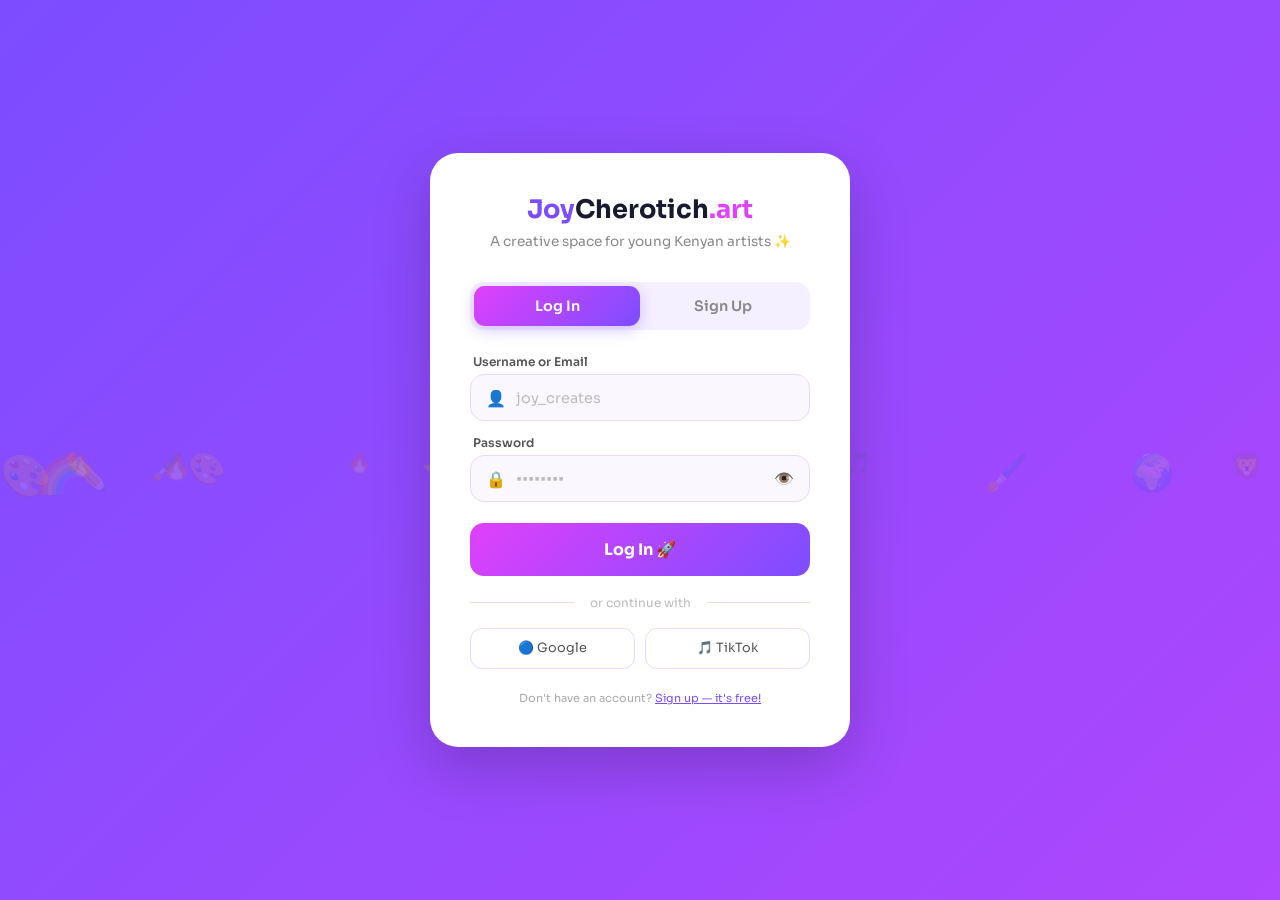
==== commit d57f0a70: "🔐 Add login/signup page with 2-step onboarding, auth system, user profile badge, and logout" ====
--- a/index.html
+++ b/index.html
@@ -220,6 +220,20 @@
     footer p{font-size:.8rem;color:var(--text-light)}
 
     /* ===== Responsive ===== */
+    /* ===== User Profile Badge ===== */
+    .user-badge{display:flex;align-items:center;gap:.5rem;background:var(--bg-alt);padding:.35rem .8rem .35rem .4rem;border-radius:50px;border:1px solid var(--border);cursor:pointer;transition:all .3s;position:relative}
+    .user-badge:hover{border-color:var(--accent);box-shadow:0 2px 12px rgba(124,77,255,.12)}
+    .user-avatar{width:28px;height:28px;border-radius:50%;background:linear-gradient(135deg,var(--accent2),var(--accent));display:flex;align-items:center;justify-content:center;font-size:.8rem;color:#fff}
+    .user-name{font-size:.78rem;font-weight:600;color:var(--text);max-width:80px;overflow:hidden;text-overflow:ellipsis;white-space:nowrap}
+    .user-dropdown{display:none;position:absolute;top:calc(100% + 8px);right:0;background:var(--bg-card);border:1px solid var(--border);border-radius:14px;padding:.5rem;min-width:180px;box-shadow:0 8px 30px rgba(0,0,0,.12);z-index:100}
+    .user-dropdown.open{display:block}
+    .user-dropdown-item{display:flex;align-items:center;gap:.6rem;padding:.6rem .8rem;border-radius:10px;font-size:.82rem;font-weight:500;cursor:pointer;transition:background .2s;color:var(--text)}
+    .user-dropdown-item:hover{background:var(--bg-alt)}
+    .user-dropdown-item.danger{color:#e53935}
+    .user-dropdown-header{padding:.6rem .8rem;border-bottom:1px solid var(--border);margin-bottom:.3rem}
+    .user-dropdown-header .name{font-weight:700;font-size:.85rem}
+    .user-dropdown-header .meta{font-size:.7rem;color:var(--text-light)}
+
     @media(max-width:768px){
       .nav-links{display:none;position:absolute;top:100%;left:0;width:100%;flex-direction:column;background:var(--nav-bg);backdrop-filter:blur(14px);padding:1.5rem;gap:1.2rem;box-shadow:0 8px 20px rgba(124,77,255,.1)}
       .nav-links.open{display:flex}.hamburger{display:flex}
@@ -258,6 +272,19 @@
           <li><a href="#comments">Wall 💬</a></li>
           <li><a href="#contact">Say Hi</a></li>
         </ul>
+        <div class="user-badge" id="userBadge" onclick="document.getElementById('userDropdown').classList.toggle('open')">
+          <div class="user-avatar" id="userAvatar">🎨</div>
+          <span class="user-name" id="userName">Guest</span>
+          <div class="user-dropdown" id="userDropdown">
+            <div class="user-dropdown-header">
+              <div class="name" id="dropdownName">Guest</div>
+              <div class="meta" id="dropdownMeta">@guest · Kenya</div>
+            </div>
+            <div class="user-dropdown-item" onclick="window.location.href='login.html'">👤 My Profile</div>
+            <div class="user-dropdown-item" onclick="switchTab('signup')">⚙️ Settings</div>
+            <div class="user-dropdown-item danger" id="logoutBtn" onclick="handleLogout()">🚪 Log Out</div>
+          </div>
+        </div>
         <button class="hamburger" id="hamburger" aria-label="Toggle navigation"><span></span><span></span><span></span></button>
       </nav>
     </div>
@@ -645,6 +672,25 @@
   </footer>
 
   <script>
+    // ===== Auth Check =====
+    const currentUser = JSON.parse(localStorage.getItem('jcaCurrentUser'));
+    if (!currentUser) { window.location.href = 'login.html'; }
+    else {
+      document.getElementById('userAvatar').textContent = currentUser.avatar || '🎨';
+      document.getElementById('userName').textContent = currentUser.name ? currentUser.name.split(' ')[0] : 'Guest';
+      document.getElementById('dropdownName').textContent = currentUser.name || 'Guest';
+      document.getElementById('dropdownMeta').textContent = '@' + (currentUser.username || 'guest') + ' · ' + (currentUser.city || 'Kenya');
+    }
+    function handleLogout() {
+      localStorage.removeItem('jcaCurrentUser');
+      window.location.href = 'login.html';
+    }
+    // Close dropdown on outside click
+    document.addEventListener('click', e => {
+      const badge = document.getElementById('userBadge');
+      if (!badge.contains(e.target)) document.getElementById('userDropdown').classList.remove('open');
+    });
+
     // ===== Theme Switcher =====
     const themeBtns=document.querySelectorAll('.theme-btn');
     function setTheme(t){document.documentElement.setAttribute('data-theme',t);localStorage.setItem('theme',t);themeBtns.forEach(b=>b.classList.toggle('active',b.dataset.theme===t))}
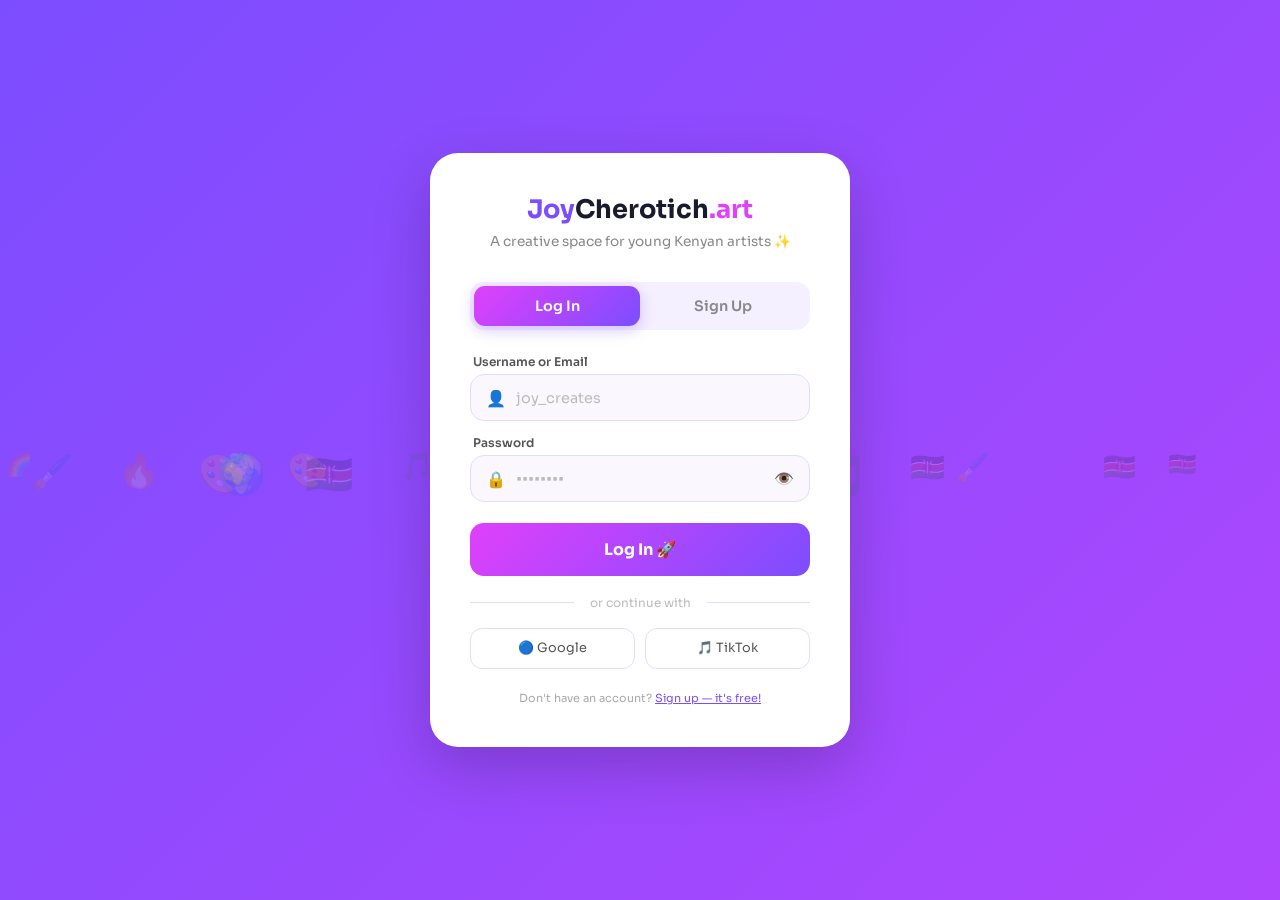
==== commit f70b28ef: "Split into multi-page app with sidebar navigation" ====
--- a/index.html
+++ b/index.html
@@ -3,773 +3,86 @@
 <head>
   <meta charset="UTF-8">
   <meta name="viewport" content="width=device-width, initial-scale=1.0">
-  <meta name="description" content="Joy Cherotich — 15-year-old Kenyan artist showcasing vibrant art by young creatives. A platform for teen artists across Kenya.">
-  <meta name="keywords" content="Joy Cherotich, young Kenyan artist, teen art Kenya, young African creators, Kenyan youth art, Gen Z art Africa">
-  <meta name="author" content="Joy Cherotich">
-  <title>Joy Cherotich Art ✨ Young Kenyan Creatives</title>
+  <meta name="description" content="Joy Cherotich — 15-year-old Kenyan artist showcasing vibrant art by young creatives.">
+  <title>Joy Cherotich Art ✨ Home</title>
   <link rel="preconnect" href="https://fonts.googleapis.com">
   <link rel="preconnect" href="https://fonts.gstatic.com" crossorigin>
   <link href="https://fonts.googleapis.com/css2?family=Space+Grotesk:wght@400;500;700&family=Sora:wght@300;400;600;700&display=swap" rel="stylesheet">
-  <style>
-    /* ===== Themes ===== */
-    [data-theme="light"]{--bg:#fefcff;--bg-alt:#f5f0ff;--bg-card:#fff;--text:#1a1a2e;--text-muted:#666;--text-light:#888;--accent:#7c4dff;--accent2:#e040fb;--accent3:#00bcd4;--border:#f0e8ff;--border-light:#e0d4f5;--input-bg:#faf7ff;--nav-bg:rgba(254,252,255,.92);--footer-bg:#1a1a2e;--footer-text:#ccc}
-    [data-theme="dark"]{--bg:#0f0e17;--bg-alt:#1a1930;--bg-card:#1e1d2f;--text:#f0e8ff;--text-muted:#a99fc8;--text-light:#8878a9;--accent:#b388ff;--accent2:#ea80fc;--accent3:#4dd0e1;--border:#2d2b45;--border-light:#3a3860;--input-bg:#1a1930;--nav-bg:rgba(15,14,23,.94);--footer-bg:#0a0918;--footer-text:#a99fc8}
-    [data-theme="sunset"]{--bg:#fff8f0;--bg-alt:#fff0e0;--bg-card:#fff;--text:#3e2723;--text-muted:#8d6e63;--text-light:#a1887f;--accent:#ff6d00;--accent2:#ff1744;--accent3:#ffc107;--border:#ffe0b2;--border-light:#ffcc80;--input-bg:#fff8f0;--nav-bg:rgba(255,248,240,.94);--footer-bg:#3e2723;--footer-text:#d7ccc8}
-
-    /* ===== Reset ===== */
-    *,*::before,*::after{box-sizing:border-box;margin:0;padding:0}
-    html{scroll-behavior:smooth;font-size:16px}
-    body{font-family:'Sora',sans-serif;color:var(--text);background:var(--bg);line-height:1.6;-webkit-font-smoothing:antialiased;transition:background .4s,color .4s}
-    img{max-width:100%;height:auto;display:block}a{text-decoration:none;color:inherit}ul{list-style:none}
-    h1,h2,h3{font-family:'Space Grotesk',sans-serif}
-
-    /* ===== Utility ===== */
-    .container{max-width:1200px;margin:0 auto;padding:0 1.5rem}
-    .section-title{text-align:center;font-size:clamp(1.8rem,4vw,2.8rem);margin-bottom:.5rem}
-    .section-subtitle{text-align:center;color:var(--text-muted);max-width:620px;margin:0 auto 3rem;font-size:1.05rem}
-    .btn{display:inline-block;padding:.85rem 2rem;border-radius:50px;font-weight:600;font-size:.95rem;transition:all .3s ease;cursor:pointer;border:none;font-family:inherit}
-    .btn-primary{background:linear-gradient(135deg,var(--accent2),var(--accent));color:#fff}
-    .btn-primary:hover{transform:translateY(-2px);box-shadow:0 6px 25px rgba(124,77,255,.4)}
-    .btn-outline{border:2px solid #fff;color:#fff;background:transparent}.btn-outline:hover{background:#fff;color:var(--text)}
-    .btn-sm{padding:.5rem 1.2rem;font-size:.82rem}
-    .btn-white{background:#fff;color:var(--accent);font-weight:700}.btn-white:hover{transform:translateY(-2px);box-shadow:0 8px 25px rgba(0,0,0,.2)}
-
-    /* ===== Theme Switcher ===== */
-    .theme-switcher{position:fixed;bottom:1.5rem;right:1.5rem;z-index:999;display:flex;flex-direction:column;gap:.4rem;background:var(--bg-card);border-radius:16px;padding:.5rem;box-shadow:0 4px 24px rgba(0,0,0,.12);border:1px solid var(--border)}
-    .theme-btn{width:36px;height:36px;border-radius:50%;border:2px solid var(--border);cursor:pointer;font-size:1rem;display:flex;align-items:center;justify-content:center;transition:all .3s;background:var(--bg-card)}
-    .theme-btn:hover{transform:scale(1.15)}.theme-btn.active{border-color:var(--accent);box-shadow:0 0 0 2px var(--accent)}
-
-    /* ===== Header ===== */
-    header{position:fixed;top:0;left:0;width:100%;z-index:1000;background:var(--nav-bg);backdrop-filter:blur(14px);border-bottom:1px solid rgba(0,0,0,.05);transition:box-shadow .3s,background .4s}
-    header.scrolled{box-shadow:0 2px 24px rgba(124,77,255,.1)}
-    nav{display:flex;align-items:center;justify-content:space-between;padding:1rem 0}
-    .logo{font-family:'Space Grotesk',sans-serif;font-size:1.5rem;font-weight:700}.logo .joy{color:var(--accent)}.logo .art{color:var(--accent2)}
-    .nav-links{display:flex;gap:1.5rem;align-items:center}
-    .nav-links a{font-size:.82rem;font-weight:500;transition:color .3s;position:relative}
-    .nav-links a::after{content:'';position:absolute;bottom:-4px;left:0;width:0;height:2px;background:linear-gradient(90deg,var(--accent2),var(--accent));transition:width .3s;border-radius:2px}
-    .nav-links a:hover{color:var(--accent)}.nav-links a:hover::after{width:100%}
-    .hamburger{display:none;flex-direction:column;gap:5px;cursor:pointer;background:none;border:none}
-    .hamburger span{width:25px;height:2px;background:var(--text);transition:.3s;border-radius:2px}
-
-    /* ===== Hero ===== */
-    .hero{min-height:100vh;display:flex;align-items:center;justify-content:center;text-align:center;position:relative;overflow:hidden;background:linear-gradient(135deg,rgba(124,77,255,.75),rgba(224,64,251,.6),rgba(0,188,212,.5)),url('https://images.unsplash.com/photo-1513364776144-60967b0f800f?w=1600&q=80') center/cover no-repeat;color:#fff}
-    .hero::before{content:'';position:absolute;inset:0;background:url("data:image/svg+xml,%3Csvg width='60' height='60' viewBox='0 0 60 60' xmlns='http://www.w3.org/2000/svg'%3E%3Cg fill='none' fill-rule='evenodd'%3E%3Cg fill='%23ffffff' fill-opacity='0.05'%3E%3Cpath d='M36 34v-4h-2v4h-4v2h4v4h2v-4h4v-2h-4zm0-30V0h-2v4h-4v2h4v4h2V6h4V4h-4zM6 34v-4H4v4H0v2h4v4h2v-4h4v-2H6zM6 4V0H4v4H0v2h4v4h2V6h4V4H6z'/%3E%3C/g%3E%3C/g%3E%3C/svg%3E")}
-    .hero-content{max-width:780px;padding:2rem;animation:fadeUp .9s ease-out;position:relative;z-index:1}
-    .hero-age-badge{display:inline-block;background:rgba(255,255,255,.2);backdrop-filter:blur(10px);padding:.4rem 1.2rem;border-radius:50px;font-size:.85rem;font-weight:500;margin-bottom:1.2rem;border:1px solid rgba(255,255,255,.3)}
-    .hero h1{font-size:clamp(2.2rem,6vw,3.8rem);margin-bottom:1rem;line-height:1.15}
-    .hero p{font-size:1.1rem;margin-bottom:2rem;opacity:.92;max-width:580px;margin-left:auto;margin-right:auto}
-    .hero-buttons{display:flex;gap:1rem;justify-content:center;flex-wrap:wrap}
-    @keyframes fadeUp{from{opacity:0;transform:translateY(30px)}to{opacity:1;transform:translateY(0)}}
-    @keyframes float{0%,100%{transform:translateY(0)}50%{transform:translateY(-10px)}}
-
-    /* ===== Gallery ===== */
-    #gallery{padding:6rem 0}
-    .gallery-filters{display:flex;justify-content:center;flex-wrap:wrap;gap:.75rem;margin-bottom:2.5rem}
-    .filter-btn{padding:.5rem 1.4rem;border-radius:50px;border:1.5px solid var(--border-light);background:var(--bg-card);cursor:pointer;font-size:.85rem;font-weight:500;transition:all .3s;font-family:inherit;color:var(--text)}
-    .filter-btn:hover,.filter-btn.active{background:linear-gradient(135deg,var(--accent2),var(--accent));color:#fff;border-color:transparent}
-    .gallery-grid{display:grid;grid-template-columns:repeat(auto-fill,minmax(280px,1fr));gap:1.5rem}
-    .gallery-card{position:relative;border-radius:20px;overflow:hidden;box-shadow:0 4px 20px rgba(124,77,255,.08);transition:transform .4s,box-shadow .4s;background:var(--bg-card)}
-    .gallery-card:hover{transform:translateY(-6px) rotate(-.5deg);box-shadow:0 14px 40px rgba(124,77,255,.18)}
-    .gallery-card img{width:100%;height:300px;object-fit:cover;transition:transform .5s}
-    .gallery-card:hover img{transform:scale(1.06)}
-    .card-info{padding:1.2rem}.card-info h3{font-size:1.05rem;margin-bottom:.3rem}
-    .card-info .artist-name{font-size:.8rem;color:var(--accent);font-weight:500}
-    .card-info p{font-size:.82rem;color:var(--text-light)}
-    .card-tag{position:absolute;top:12px;left:12px;background:linear-gradient(135deg,var(--accent2),var(--accent));color:#fff;padding:.25rem .75rem;border-radius:50px;font-size:.72rem;font-weight:600}
-    .card-age{position:absolute;top:12px;right:12px;background:rgba(255,255,255,.9);backdrop-filter:blur(6px);color:var(--accent);padding:.2rem .6rem;border-radius:50px;font-size:.7rem;font-weight:600}
-    .card-spotify{padding:0 1.2rem 1.2rem}.card-spotify iframe{border-radius:12px;width:100%;height:80px}
-
-    /* ===== Before & After ===== */
-    #process{padding:6rem 0;background:var(--bg)}
-    .ba-slider-container{max-width:700px;margin:0 auto}
-    .ba-slider{position:relative;overflow:hidden;border-radius:20px;box-shadow:0 8px 40px rgba(124,77,255,.12);cursor:col-resize;user-select:none;touch-action:none}
-    .ba-slider img{display:block;width:100%;height:420px;object-fit:cover}
-    .ba-after{position:absolute;top:0;left:0;width:50%;height:100%;overflow:hidden}
-    .ba-after img{position:absolute;top:0;left:0;width:200%;max-width:none;height:100%;object-fit:cover}
-    .ba-handle{position:absolute;top:0;left:50%;width:4px;height:100%;background:#fff;transform:translateX(-50%);z-index:2;box-shadow:0 0 10px rgba(0,0,0,.3)}
-    .ba-handle::after{content:'⟨ ⟩';position:absolute;top:50%;left:50%;transform:translate(-50%,-50%);background:#fff;width:44px;height:44px;border-radius:50%;display:flex;align-items:center;justify-content:center;font-size:.8rem;font-weight:700;color:var(--accent);box-shadow:0 2px 12px rgba(0,0,0,.2)}
-    .ba-labels{display:flex;justify-content:space-between;margin-top:.75rem;font-size:.8rem;font-weight:600;color:var(--text-muted)}
-
-    /* ===== About ===== */
-    #about{padding:6rem 0;background:var(--bg-alt)}
-    .about-grid{display:grid;grid-template-columns:1fr 1fr;gap:4rem;align-items:center}
-    .about-img{border-radius:24px;overflow:hidden;box-shadow:0 8px 40px rgba(124,77,255,.15);position:relative}
-    .about-img img{width:100%;height:500px;object-fit:cover}
-    .about-img .fun-sticker{position:absolute;bottom:20px;right:20px;background:var(--bg-card);padding:.6rem 1.2rem;border-radius:16px;font-size:.85rem;font-weight:600;box-shadow:0 4px 15px rgba(0,0,0,.1);animation:float 3s ease-in-out infinite}
-    .about-text h2{font-size:clamp(1.6rem,3vw,2.4rem);margin-bottom:1rem}
-    .about-text p{color:var(--text-muted);margin-bottom:1.2rem;font-size:.95rem}
-    .about-stats{display:flex;gap:2rem;margin:1.5rem 0}
-    .stat{text-align:center}.stat .number{font-size:1.8rem;font-weight:700;color:var(--accent);font-family:'Space Grotesk',sans-serif}
-    .stat .label{font-size:.75rem;color:var(--text-light);text-transform:uppercase;letter-spacing:.5px}
-
-    /* ===== Creators ===== */
-    #creators{padding:6rem 0;background:var(--bg-alt)}
-    .creators-grid{display:grid;grid-template-columns:repeat(auto-fill,minmax(260px,1fr));gap:2rem}
-    .creator-card{text-align:center;padding:2rem 1.5rem;background:var(--bg-card);border-radius:20px;box-shadow:0 4px 20px rgba(124,77,255,.06);transition:transform .3s;border:1px solid var(--border)}
-    .creator-card:hover{transform:translateY(-4px);border-color:var(--border-light)}
-    .creator-card img{width:110px;height:110px;border-radius:50%;object-fit:cover;margin:0 auto 1rem;border:3px solid transparent;background:linear-gradient(var(--bg-card),var(--bg-card)) padding-box,linear-gradient(135deg,var(--accent2),var(--accent)) border-box}
-    .creator-card h3{margin-bottom:.15rem;font-size:1.05rem}
-    .creator-card .age{font-size:.75rem;color:var(--accent2);font-weight:600;margin-bottom:.3rem}
-    .creator-card p{font-size:.85rem;color:var(--text-light)}
-
-    /* ===== Challenge ===== */
-    #challenge{padding:6rem 0;background:var(--bg)}
-    .challenge-card{max-width:700px;margin:0 auto;background:var(--bg-card);border-radius:24px;padding:3rem;text-align:center;border:2px dashed var(--accent);position:relative;overflow:hidden;box-shadow:0 8px 40px rgba(124,77,255,.08)}
-    .challenge-card::before{content:'';position:absolute;top:-50px;right:-50px;width:150px;height:150px;border-radius:50%;background:linear-gradient(135deg,var(--accent2),var(--accent));opacity:.1}
-    .challenge-month{font-size:.8rem;font-weight:600;color:var(--accent2);text-transform:uppercase;letter-spacing:1px;margin-bottom:.5rem}
-    .challenge-card h3{font-size:1.6rem;margin-bottom:.75rem}
-    .challenge-card>p{color:var(--text-muted);margin-bottom:1.5rem;max-width:480px;margin-left:auto;margin-right:auto}
-    .challenge-tags{display:flex;gap:.5rem;justify-content:center;flex-wrap:wrap;margin-bottom:1.5rem}
-    .challenge-tag{padding:.3rem .8rem;border-radius:50px;font-size:.75rem;font-weight:500;background:var(--bg-alt);color:var(--accent);border:1px solid var(--border)}
-
-    /* ===== Poll ===== */
-    #poll{padding:6rem 0;background:var(--bg-alt)}
-    .poll-grid{display:grid;grid-template-columns:repeat(auto-fill,minmax(200px,1fr));gap:1.2rem;max-width:900px;margin:0 auto}
-    .poll-option{background:var(--bg-card);border-radius:16px;padding:1rem;text-align:center;cursor:pointer;border:2px solid var(--border);transition:all .3s;position:relative}
-    .poll-option:hover{border-color:var(--accent);transform:translateY(-2px)}
-    .poll-option.voted{border-color:var(--accent);background:var(--bg-alt)}
-    .poll-option img{width:100%;height:140px;object-fit:cover;border-radius:10px;margin-bottom:.75rem}
-    .poll-option h4{font-size:.9rem;margin-bottom:.5rem}
-    .poll-bar-wrap{height:6px;background:var(--border);border-radius:10px;overflow:hidden;margin-bottom:.3rem}
-    .poll-bar{height:100%;border-radius:10px;width:0%;background:linear-gradient(90deg,var(--accent2),var(--accent));transition:width .8s ease}
-    .poll-pct{font-size:.7rem;color:var(--text-light);font-weight:600}
-    .poll-total{text-align:center;margin-top:1.5rem;font-size:.85rem;color:var(--text-muted)}
-
-    /* ===== Palette ===== */
-    #palette{padding:6rem 0;background:var(--bg)}
-    .palette-wrapper{max-width:700px;margin:0 auto;text-align:center}
-    .palette-display{display:flex;border-radius:20px;overflow:hidden;height:120px;box-shadow:0 8px 30px rgba(124,77,255,.1);margin-bottom:1rem}
-    .palette-color{flex:1;display:flex;align-items:flex-end;justify-content:center;padding-bottom:.75rem;font-size:.7rem;font-weight:600;color:#fff;text-shadow:0 1px 3px rgba(0,0,0,.4);cursor:pointer;transition:flex .3s}
-    .palette-color:hover{flex:1.5}
-    .palette-name{font-size:.95rem;color:var(--text-muted);margin-bottom:1.5rem;font-style:italic}
-    .palette-actions{display:flex;gap:.75rem;justify-content:center;flex-wrap:wrap}
-
-    /* ===== Journal ===== */
-    #journal{padding:6rem 0;background:var(--bg-alt)}
-    .journal-grid{display:grid;grid-template-columns:repeat(auto-fill,minmax(320px,1fr));gap:2rem}
-    .journal-card{background:var(--bg-card);border-radius:20px;overflow:hidden;box-shadow:0 4px 20px rgba(124,77,255,.06);transition:transform .3s;border:1px solid var(--border)}
-    .journal-card:hover{transform:translateY(-4px)}
-    .journal-card img{width:100%;height:200px;object-fit:cover}
-    .journal-body{padding:1.5rem}
-    .journal-date{font-size:.72rem;color:var(--accent2);font-weight:600;text-transform:uppercase;letter-spacing:.5px}
-    .journal-body h3{font-size:1.1rem;margin:.4rem 0 .6rem}
-    .journal-body p{font-size:.88rem;color:var(--text-muted);margin-bottom:1rem}
-    .read-more{color:var(--accent);font-weight:600;font-size:.85rem}
-
-    /* ===== CTA ===== */
-    .cta-banner{padding:5rem 2rem;text-align:center;background:linear-gradient(135deg,var(--accent),var(--accent2),var(--accent3));color:#fff;position:relative;overflow:hidden}
-    .cta-banner::before{content:'';position:absolute;inset:0;background:url("data:image/svg+xml,%3Csvg width='40' height='40' viewBox='0 0 40 40' xmlns='http://www.w3.org/2000/svg'%3E%3Cg fill='%23ffffff' fill-opacity='0.06'%3E%3Cpath d='M20 20c2-2 4-4 4-7s-2-5-4-5-4 2-4 5 2 5 4 7z'/%3E%3C/g%3E%3C/svg%3E")}
-    .cta-banner>*{position:relative;z-index:1}
-    .cta-banner h2{font-size:clamp(1.6rem,4vw,2.6rem);margin-bottom:.75rem}
-    .cta-banner p{max-width:520px;margin:0 auto 2rem;opacity:.92}
-
-    /* ===== Draw ===== */
-    #draw{padding:6rem 0;background:var(--bg-alt)}
-    .draw-wrapper{background:var(--bg-card);border-radius:24px;padding:2rem;box-shadow:0 8px 40px rgba(124,77,255,.1);max-width:900px;margin:0 auto}
-    .draw-toolbar{display:flex;flex-wrap:wrap;gap:.75rem;align-items:center;margin-bottom:1rem;padding-bottom:1rem;border-bottom:1px solid var(--border)}
-    .draw-toolbar label{font-size:.8rem;font-weight:600;color:var(--text-muted)}
-    .color-swatches{display:flex;gap:.4rem;align-items:center}
-    .swatch{width:28px;height:28px;border-radius:50%;border:2px solid transparent;cursor:pointer;transition:transform .2s,border-color .2s}
-    .swatch:hover,.swatch.active{transform:scale(1.2);border-color:var(--accent)}
-    .color-picker-wrap input[type=color]{width:28px;height:28px;border:none;border-radius:50%;cursor:pointer;padding:0;background:none}
-    .draw-toolbar input[type=range]{width:100px;accent-color:var(--accent);cursor:pointer}
-    .size-display{font-size:.75rem;color:var(--accent);font-weight:600;min-width:28px}
-    .tool-btn{padding:.4rem .9rem;border-radius:50px;border:1.5px solid var(--border-light);background:var(--bg-card);cursor:pointer;font-size:.78rem;font-weight:500;transition:all .3s;font-family:inherit;color:var(--text)}
-    .tool-btn:hover,.tool-btn.active{background:linear-gradient(135deg,var(--accent2),var(--accent));color:#fff;border-color:transparent}
-    .tool-btn-danger{border-color:#ffcdd2;color:#e53935}.tool-btn-danger:hover{background:#e53935;color:#fff;border-color:transparent}
-    .canvas-container{position:relative;border-radius:16px;overflow:hidden;border:2px solid var(--border);cursor:crosshair;touch-action:none}
-    .canvas-container canvas{display:block;width:100%}
-    .draw-actions{display:flex;gap:.75rem;margin-top:1rem;flex-wrap:wrap;justify-content:center}
-
-    /* ===== Comments ===== */
-    #comments{padding:6rem 0;background:var(--bg)}
-    .comments-wrapper{max-width:800px;margin:0 auto}
-    .featured-comments{display:grid;gap:1.2rem;margin-bottom:2.5rem}
-    .comment-bubble{background:var(--bg-card);border-radius:20px;padding:1.5rem;border:1px solid var(--border);box-shadow:0 2px 12px rgba(124,77,255,.05)}
-    .comment-header{display:flex;align-items:center;gap:.75rem;margin-bottom:.6rem}
-    .comment-avatar{width:36px;height:36px;border-radius:50%;background:linear-gradient(135deg,var(--accent2),var(--accent));display:flex;align-items:center;justify-content:center;color:#fff;font-weight:700;font-size:.85rem}
-    .comment-name{font-weight:600;font-size:.9rem}
-    .comment-age-badge{font-size:.65rem;background:var(--bg-alt);padding:.15rem .5rem;border-radius:50px;color:var(--accent);font-weight:600}
-    .comment-text{font-size:.9rem;color:var(--text-muted);line-height:1.5}
-    .comment-date{font-size:.7rem;color:var(--text-light);margin-top:.5rem}
-    .guestbook-form{background:var(--bg-card);border-radius:20px;padding:2rem;border:1px solid var(--border)}
-    .guestbook-form h3{margin-bottom:1rem;font-size:1.1rem}
-    .guestbook-form .form-row{display:grid;grid-template-columns:1fr 1fr;gap:.75rem;margin-bottom:.75rem}
-    .guestbook-form input,.guestbook-form textarea{width:100%;padding:.85rem;border:1.5px solid var(--border);border-radius:12px;font-family:inherit;font-size:.9rem;transition:border-color .3s;background:var(--input-bg);color:var(--text);resize:vertical}
-    .guestbook-form input:focus,.guestbook-form textarea:focus{outline:none;border-color:var(--accent)}
-    .guestbook-form textarea{margin-bottom:.75rem}
-
-    /* ===== Contact ===== */
-    #contact{padding:6rem 0;background:var(--bg-card)}
-    .contact-grid{display:grid;grid-template-columns:1fr 1fr;gap:3rem}
-    .contact-info h3{font-size:1.3rem;margin-bottom:1rem}
-    .contact-info p{color:var(--text-muted);margin-bottom:1.5rem}
-    .contact-detail{display:flex;align-items:center;gap:.75rem;margin-bottom:1rem;font-size:.95rem}
-    .contact-detail .icon{width:40px;height:40px;background:var(--bg-alt);border-radius:50%;display:flex;align-items:center;justify-content:center;font-size:1.1rem}
-    .contact-form{display:flex;flex-direction:column;gap:1rem}
-    .contact-form input,.contact-form textarea{padding:1rem;border:1.5px solid var(--border);border-radius:14px;font-family:inherit;font-size:.95rem;transition:border-color .3s;background:var(--input-bg);color:var(--text);resize:vertical}
-    .contact-form input:focus,.contact-form textarea:focus{outline:none;border-color:var(--accent)}
-
-    /* ===== Footer ===== */
-    footer{background:var(--footer-bg);color:var(--footer-text);padding:3rem 0 1.5rem;text-align:center;transition:background .4s}
-    .footer-links{display:flex;justify-content:center;gap:1.5rem;margin-bottom:1.5rem;flex-wrap:wrap}
-    .footer-links a{transition:color .3s;font-size:.85rem}.footer-links a:hover{color:var(--accent2)}
-    .footer-socials{display:flex;justify-content:center;gap:1rem;margin-bottom:1.5rem}
-    .footer-socials a{width:38px;height:38px;border-radius:50%;background:rgba(255,255,255,.08);display:flex;align-items:center;justify-content:center;font-size:1rem;transition:background .3s}
-    .footer-socials a:hover{background:rgba(224,64,251,.3)}
-    footer p{font-size:.8rem;color:var(--text-light)}
-
-    /* ===== Responsive ===== */
-    /* ===== User Profile Badge ===== */
-    .user-badge{display:flex;align-items:center;gap:.5rem;background:var(--bg-alt);padding:.35rem .8rem .35rem .4rem;border-radius:50px;border:1px solid var(--border);cursor:pointer;transition:all .3s;position:relative}
-    .user-badge:hover{border-color:var(--accent);box-shadow:0 2px 12px rgba(124,77,255,.12)}
-    .user-avatar{width:28px;height:28px;border-radius:50%;background:linear-gradient(135deg,var(--accent2),var(--accent));display:flex;align-items:center;justify-content:center;font-size:.8rem;color:#fff}
-    .user-name{font-size:.78rem;font-weight:600;color:var(--text);max-width:80px;overflow:hidden;text-overflow:ellipsis;white-space:nowrap}
-    .user-dropdown{display:none;position:absolute;top:calc(100% + 8px);right:0;background:var(--bg-card);border:1px solid var(--border);border-radius:14px;padding:.5rem;min-width:180px;box-shadow:0 8px 30px rgba(0,0,0,.12);z-index:100}
-    .user-dropdown.open{display:block}
-    .user-dropdown-item{display:flex;align-items:center;gap:.6rem;padding:.6rem .8rem;border-radius:10px;font-size:.82rem;font-weight:500;cursor:pointer;transition:background .2s;color:var(--text)}
-    .user-dropdown-item:hover{background:var(--bg-alt)}
-    .user-dropdown-item.danger{color:#e53935}
-    .user-dropdown-header{padding:.6rem .8rem;border-bottom:1px solid var(--border);margin-bottom:.3rem}
-    .user-dropdown-header .name{font-weight:700;font-size:.85rem}
-    .user-dropdown-header .meta{font-size:.7rem;color:var(--text-light)}
-
-    @media(max-width:768px){
-      .nav-links{display:none;position:absolute;top:100%;left:0;width:100%;flex-direction:column;background:var(--nav-bg);backdrop-filter:blur(14px);padding:1.5rem;gap:1.2rem;box-shadow:0 8px 20px rgba(124,77,255,.1)}
-      .nav-links.open{display:flex}.hamburger{display:flex}
-      .about-grid,.contact-grid{grid-template-columns:1fr}
-      .about-img img{height:300px}.gallery-grid{grid-template-columns:1fr 1fr}
-      .about-stats{justify-content:center}
-      .ba-slider img,.ba-after img{height:260px}
-      .guestbook-form .form-row{grid-template-columns:1fr}
-      .journal-grid{grid-template-columns:1fr}
-    }
-    @media(max-width:480px){.gallery-grid,.poll-grid{grid-template-columns:1fr}.palette-display{height:90px}}
-  </style>
+  <link rel="stylesheet" href="shared.css">
 </head>
 <body>
-
-  <!-- Theme Switcher -->
   <div class="theme-switcher">
-    <button class="theme-btn active" data-theme="light" title="Light mode">☀️</button>
-    <button class="theme-btn" data-theme="dark" title="Dark mode">🌙</button>
-    <button class="theme-btn" data-theme="sunset" title="Kenyan Sunset">🌅</button>
+    <button class="theme-btn active" data-theme="light" title="Light">☀️</button>
+    <button class="theme-btn" data-theme="dark" title="Dark">🌙</button>
+    <button class="theme-btn" data-theme="sunset" title="Sunset">🌅</button>
   </div>
 
-  <!-- Header -->
-  <header id="header">
-    <div class="container">
-      <nav>
-        <a href="#" class="logo"><span class="joy">Joy</span>Cherotich<span class="art">.art</span></a>
-        <ul class="nav-links" id="navLinks">
-          <li><a href="#gallery">Gallery</a></li>
-          <li><a href="#process">Process</a></li>
-          <li><a href="#about">About</a></li>
-          <li><a href="#challenge">Challenge</a></li>
-          <li><a href="#draw">Draw ✏️</a></li>
-          <li><a href="#palette">Palette</a></li>
-          <li><a href="#journal">Journal</a></li>
-          <li><a href="#comments">Wall 💬</a></li>
-          <li><a href="#contact">Say Hi</a></li>
-        </ul>
-        <div class="user-badge" id="userBadge" onclick="document.getElementById('userDropdown').classList.toggle('open')">
-          <div class="user-avatar" id="userAvatar">🎨</div>
-          <span class="user-name" id="userName">Guest</span>
-          <div class="user-dropdown" id="userDropdown">
-            <div class="user-dropdown-header">
-              <div class="name" id="dropdownName">Guest</div>
-              <div class="meta" id="dropdownMeta">@guest · Kenya</div>
-            </div>
-            <div class="user-dropdown-item" onclick="window.location.href='login.html'">👤 My Profile</div>
-            <div class="user-dropdown-item" onclick="switchTab('signup')">⚙️ Settings</div>
-            <div class="user-dropdown-item danger" id="logoutBtn" onclick="handleLogout()">🚪 Log Out</div>
+  <button class="sidebar-toggle" id="sidebarToggle">☰</button>
+  <div class="sidebar-overlay" id="sidebarOverlay"></div>
+
+  <div class="app-layout">
+    <aside class="sidebar" id="sidebar">
+      <div class="sidebar-header">
+        <a href="index.html" class="logo"><span class="joy">Joy</span>Cherotich<span class="art">.art</span></a>
+      </div>
+      <nav class="sidebar-nav">
+        <a href="index.html"><span class="nav-icon">🏠</span><span class="nav-label">Home</span></a>
+        <a href="gallery.html"><span class="nav-icon">🖼️</span><span class="nav-label">Gallery</span></a>
+        <a href="process.html"><span class="nav-icon">🔄</span><span class="nav-label">Process</span></a>
+        <a href="about.html"><span class="nav-icon">👋</span><span class="nav-label">About Me</span></a>
+        <a href="creators.html"><span class="nav-icon">🌟</span><span class="nav-label">Creators</span></a>
+        <a href="challenge.html"><span class="nav-icon">🏆</span><span class="nav-label">Challenge</span></a>
+        <a href="poll.html"><span class="nav-icon">🗳️</span><span class="nav-label">Vote</span></a>
+        <a href="palette.html"><span class="nav-icon">🎨</span><span class="nav-label">Palette</span></a>
+        <a href="journal.html"><span class="nav-icon">📖</span><span class="nav-label">Journal</span></a>
+        <a href="draw.html"><span class="nav-icon">✏️</span><span class="nav-label">Draw</span></a>
+        <a href="comments.html"><span class="nav-icon">💬</span><span class="nav-label">The Wall</span></a>
+        <a href="contact.html"><span class="nav-icon">💌</span><span class="nav-label">Say Hi</span></a>
+      </nav>
+      <div class="sidebar-user" id="sidebarUser">
+        <div class="user-avatar" id="sidebarAvatar">🎨</div>
+        <div class="user-info">
+          <div class="name" id="sidebarName">Guest</div>
+          <div class="meta" id="sidebarMeta">@guest · Kenya</div>
+        </div>
+        <div class="sidebar-user-menu" id="sidebarUserMenu">
+          <button class="danger" onclick="handleLogout()">🚪 Log Out</button>
+        </div>
+      </div>
+    </aside>
+
+    <main class="main-content">
+      <!-- Hero -->
+      <section class="hero">
+        <div class="hero-content">
+          <div class="hero-age-badge">✨ 15-year-old Kenyan artist &amp; creator</div>
+          <h1>Hey, I'm <span style="color:#fff;text-shadow:0 0 40px rgba(224,64,251,.5);">Joy Cherotich</span><br>I Make Art That Speaks 🎨</h1>
+          <p>Welcome to my world — where bold colors, Kenyan culture, and young creativity collide. This is a space for teen artists like me to shine.</p>
+          <div class="hero-buttons">
+            <a href="gallery.html" class="btn btn-primary">See My Art ✨</a>
+            <a href="creators.html" class="btn btn-outline">Meet Young Creators</a>
           </div>
         </div>
-        <button class="hamburger" id="hamburger" aria-label="Toggle navigation"><span></span><span></span><span></span></button>
-      </nav>
-    </div>
-  </header>
+      </section>
 
-  <!-- Hero -->
-  <section class="hero">
-    <div class="hero-content">
-      <div class="hero-age-badge">✨ 15-year-old Kenyan artist &amp; creator</div>
-      <h1>Hey, I'm <span style="color:#fff;text-shadow:0 0 40px rgba(224,64,251,.5);">Joy Cherotich</span><br>I Make Art That Speaks 🎨</h1>
-      <p>Welcome to my world — where bold colors, Kenyan culture, and young creativity collide. This is a space for teen artists like me to shine.</p>
-      <div class="hero-buttons">
-        <a href="#gallery" class="btn btn-primary">See My Art ✨</a>
-        <a href="#creators" class="btn btn-outline">Meet Young Creators</a>
-      </div>
-    </div>
-  </section>
+      <!-- CTA Banner -->
+      <section class="cta-banner">
+        <h2>Are You a Young Kenyan Artist? 🇰🇪</h2>
+        <p>Submit your artwork and get featured. No age limit on talent — if you're under 18 and creating, we want to see your work!</p>
+        <a href="contact.html" class="btn btn-white">Submit Your Art 🚀</a>
+      </section>
 
-  <!-- Gallery with Spotify Mood Board -->
-  <section id="gallery">
-    <div class="container">
-      <h2 class="section-title">My Art &amp; Faves 🖼️</h2>
-      <p class="section-subtitle">Each of my pieces comes with a vibe song — art and music go together. Hit play! 🎵</p>
-      <div class="gallery-filters">
-        <button class="filter-btn active" data-filter="all">All ✨</button>
-        <button class="filter-btn" data-filter="joy">Joy's Art</button>
-        <button class="filter-btn" data-filter="painting">Paintings</button>
-        <button class="filter-btn" data-filter="digital">Digital Art</button>
-        <button class="filter-btn" data-filter="mixed">Mixed Media</button>
-      </div>
-      <div class="gallery-grid" id="galleryGrid">
-        <div class="gallery-card" data-category="joy">
-          <span class="card-tag">Joy's Art</span><span class="card-age">Age 15</span>
-          <img src="https://images.unsplash.com/photo-1579783902614-a3fb3927b6a5?w=600&q=80" alt="Colorful abstract painting by Joy Cherotich" loading="lazy">
-          <div class="card-info"><h3>Colors of the Rift Valley</h3><span class="artist-name">Joy Cherotich</span><p>Acrylic on canvas — my view of home 🏔️</p></div>
-          <div class="card-spotify"><iframe src="https://open.spotify.com/embed/track/3FAJ6O0NOHQV8Mc5Ri6ENp?theme=0" frameBorder="0" allow="autoplay; clipboard-write; encrypted-media; fullscreen; picture-in-picture" loading="lazy"></iframe></div>
+      <footer>
+        <div class="container">
+          <div class="footer-socials">
+            <a href="#" aria-label="Instagram">📸</a><a href="#" aria-label="TikTok">🎵</a><a href="#" aria-label="YouTube">▶️</a><a href="#" aria-label="Pinterest">📌</a>
+          </div>
+          <p>&copy; 2026 Joy Cherotich. Made with 💜 by a 15-year-old in Kenya. Dream big, create bigger. ✨</p>
         </div>
-        <div class="gallery-card" data-category="joy">
-          <span class="card-tag">Joy's Art</span><span class="card-age">Age 15</span>
-          <img src="https://images.unsplash.com/photo-1582561424760-0321d75e81fa?w=600&q=80" alt="Vibrant Kenyan landscape painting" loading="lazy">
-          <div class="card-info"><h3>Sunset Over Nairobi</h3><span class="artist-name">Joy Cherotich</span><p>Oil pastels — golden hour magic ✨</p></div>
-          <div class="card-spotify"><iframe src="https://open.spotify.com/embed/track/7GhIk7Il098yCjg4BQjzvb?theme=0" frameBorder="0" allow="autoplay; clipboard-write; encrypted-media; fullscreen; picture-in-picture" loading="lazy"></iframe></div>
-        </div>
-        <div class="gallery-card" data-category="joy">
-          <span class="card-tag">Joy's Art</span><span class="card-age">Age 15</span>
-          <img src="https://images.unsplash.com/photo-1547891654-e66ed7ebb968?w=600&q=80" alt="Abstract portrait art by Joy" loading="lazy">
-          <div class="card-info"><h3>Identity</h3><span class="artist-name">Joy Cherotich</span><p>Mixed media self-portrait 🪞</p></div>
-          <div class="card-spotify"><iframe src="https://open.spotify.com/embed/track/0VjIjW4GlUZAMYd2vXMi3b?theme=0" frameBorder="0" allow="autoplay; clipboard-write; encrypted-media; fullscreen; picture-in-picture" loading="lazy"></iframe></div>
-        </div>
-        <div class="gallery-card" data-category="painting">
-          <span class="card-tag">Painting</span><span class="card-age">Age 16</span>
-          <img src="https://images.unsplash.com/photo-1580136579312-94651dfd596d?w=600&q=80" alt="Colorful African art painting" loading="lazy">
-          <div class="card-info"><h3>Market Vibes</h3><span class="artist-name">Brian Ochieng, 16</span><p>Acrylic on canvas — Kisumu life 🎨</p></div>
-        </div>
-        <div class="gallery-card" data-category="painting">
-          <span class="card-tag">Painting</span><span class="card-age">Age 14</span>
-          <img src="https://images.unsplash.com/photo-1561214115-f2f134cc4912?w=600&q=80" alt="Bold painting by young artist" loading="lazy">
-          <div class="card-info"><h3>Dream in Color</h3><span class="artist-name">Amara Wanjiru, 14</span><p>Watercolor — dreams on paper 💭</p></div>
-        </div>
-        <div class="gallery-card" data-category="digital">
-          <span class="card-tag">Digital</span><span class="card-age">Age 15</span>
-          <img src="https://images.unsplash.com/photo-1513364776144-60967b0f800f?w=600&q=80" alt="Digital art by teen" loading="lazy">
-          <div class="card-info"><h3>Neon Nairobi</h3><span class="artist-name">Kevin Maina, 15</span><p>iPad illustration — city glow 🌃</p></div>
-        </div>
-        <div class="gallery-card" data-category="digital">
-          <span class="card-tag">Digital</span><span class="card-age">Age 13</span>
-          <img src="https://images.unsplash.com/photo-1544967082-d9d25d867d66?w=600&q=80" alt="Digital character art" loading="lazy">
-          <div class="card-info"><h3>Warrior Spirit</h3><span class="artist-name">Zuri Adhiambo, 13</span><p>Digital character design 🦁</p></div>
-        </div>
-        <div class="gallery-card" data-category="mixed">
-          <span class="card-tag">Mixed Media</span><span class="card-age">Age 16</span>
-          <img src="https://images.unsplash.com/photo-1509460913710-56c2ac0e07f4?w=600&q=80" alt="Beadwork mixed media" loading="lazy">
-          <div class="card-info"><h3>Threads of Culture</h3><span class="artist-name">Linet Chebet, 16</span><p>Beadwork + canvas collage 📿</p></div>
-        </div>
-        <div class="gallery-card" data-category="mixed">
-          <span class="card-tag">Mixed Media</span><span class="card-age">Age 15</span>
-          <img src="https://images.unsplash.com/photo-1590736969955-71cc94901144?w=600&q=80" alt="Recycled art piece" loading="lazy">
-          <div class="card-info"><h3>Upcycled Dreams</h3><span class="artist-name">Imani Otieno, 15</span><p>Recycled materials — art from "trash" ♻️</p></div>
-        </div>
-      </div>
-    </div>
-  </section>
+      </footer>
+    </main>
+  </div>
 
-  <!-- Before & After Slider -->
-  <section id="process">
-    <div class="container">
-      <h2 class="section-title">Sketch → Finished Piece 🔄</h2>
-      <p class="section-subtitle">Drag the slider to see how my art evolves from rough sketch to final piece!</p>
-      <div class="ba-slider-container">
-        <div class="ba-slider" id="baSlider">
-          <img src="https://images.unsplash.com/photo-1579783902614-a3fb3927b6a5?w=900&q=80" alt="Finished artwork">
-          <div class="ba-after" id="baAfter">
-            <img src="https://images.unsplash.com/photo-1513364776144-60967b0f800f?w=900&q=80" alt="Sketch version">
-          </div>
-          <div class="ba-handle" id="baHandle"></div>
-        </div>
-        <div class="ba-labels"><span>✏️ Sketch</span><span>🎨 Finished</span></div>
-      </div>
-    </div>
-  </section>
-
-  <!-- About -->
-  <section id="about">
-    <div class="container">
-      <div class="about-grid">
-        <div class="about-img">
-          <img src="https://images.unsplash.com/photo-1523805009345-7448845a9e53?w=800&q=80" alt="Joy Cherotich creating art">
-          <div class="fun-sticker">🎨 Creating since age 10!</div>
-        </div>
-        <div class="about-text">
-          <h2>Hey, I'm Joy! 👋🇰🇪</h2>
-          <p>I'm <strong>Joy Cherotich</strong>, a 15-year-old artist from Kenya. I've been making art since I was 10 — starting with crayons and sketch pads, and now working with acrylics, digital tools, and mixed media.</p>
-          <p>I built this website to show the world that age is just a number when it comes to creativity. There are SO many talented young artists in Kenya, and we deserve a platform to be seen. 💜</p>
-          <p>If you're a young creator too, I'd love to feature your work here. Let's build something amazing together!</p>
-          <div class="about-stats">
-            <div class="stat"><div class="number">15</div><div class="label">Years Old</div></div>
-            <div class="stat"><div class="number">50+</div><div class="label">Artworks</div></div>
-            <div class="stat"><div class="number">5</div><div class="label">Years Creating</div></div>
-          </div>
-          <a href="#contact" class="btn btn-primary" style="margin-top:.5rem;">Collab With Me ✨</a>
-        </div>
-      </div>
-    </div>
-  </section>
-
-  <!-- Young Creators -->
-  <section id="creators">
-    <div class="container">
-      <h2 class="section-title">Young Creators Crew 🌟</h2>
-      <p class="section-subtitle">Meet the incredible teen artists from across Kenya redefining what it means to be a young creative.</p>
-      <div class="creators-grid">
-        <div class="creator-card">
-          <img src="https://images.unsplash.com/photo-1531123897727-8f129e1688ce?w=300&q=80" alt="Amara Wanjiru" loading="lazy">
-          <h3>Amara Wanjiru</h3><div class="age">Age 14 · Nairobi</div><p>Watercolor dreamer 🎨</p>
-        </div>
-        <div class="creator-card">
-          <img src="https://images.unsplash.com/photo-1506794778202-cad84cf45f1d?w=300&q=80" alt="Brian Ochieng" loading="lazy">
-          <h3>Brian Ochieng</h3><div class="age">Age 16 · Kisumu</div><p>Bold canvas painter 🖌️</p>
-        </div>
-        <div class="creator-card">
-          <img src="https://images.unsplash.com/photo-1494790108377-be9c29b29330?w=300&q=80" alt="Linet Chebet" loading="lazy">
-          <h3>Linet Chebet</h3><div class="age">Age 16 · Eldoret</div><p>Beadwork + mixed media 📿</p>
-        </div>
-        <div class="creator-card">
-          <img src="https://images.unsplash.com/photo-1507003211169-0a1dd7228f2d?w=300&q=80" alt="Kevin Maina" loading="lazy">
-          <h3>Kevin Maina</h3><div class="age">Age 15 · Nairobi</div><p>Digital art wizard 💻</p>
-        </div>
-      </div>
-    </div>
-  </section>
-
-  <!-- Art Challenge -->
-  <section id="challenge">
-    <div class="container">
-      <h2 class="section-title">Art Challenge 🏆</h2>
-      <p class="section-subtitle">A fresh prompt every month. Create your version and tag me to get featured!</p>
-      <div class="challenge-card">
-        <div class="challenge-month">April 2026 Challenge</div>
-        <h3>🍛 Draw Your Favorite Kenyan Meal</h3>
-        <p>Ugali & sukuma? Nyama choma? Chapati? Whatever makes you feel at home — draw it, paint it, or create it digitally. Make it colorful, make it YOU!</p>
-        <div class="challenge-tags">
-          <span class="challenge-tag">#JoyArtChallenge</span>
-          <span class="challenge-tag">#KenyanFoodArt</span>
-          <span class="challenge-tag">#YoungKenyanArtist</span>
-        </div>
-        <a href="#contact" class="btn btn-primary">Submit Your Entry 🚀</a>
-      </div>
-    </div>
-  </section>
-
-  <!-- Poll -->
-  <section id="poll">
-    <div class="container">
-      <h2 class="section-title">Vote for Your Fave 🗳️</h2>
-      <p class="section-subtitle">Which of Joy's artworks speaks to you the most? Click to vote!</p>
-      <div class="poll-grid" id="pollGrid">
-        <div class="poll-option" data-poll="rift">
-          <img src="https://images.unsplash.com/photo-1579783902614-a3fb3927b6a5?w=400&q=80" alt="Colors of the Rift Valley" loading="lazy">
-          <h4>Colors of the Rift Valley</h4>
-          <div class="poll-bar-wrap"><div class="poll-bar" id="bar-rift"></div></div>
-          <div class="poll-pct" id="pct-rift">0%</div>
-        </div>
-        <div class="poll-option" data-poll="nairobi">
-          <img src="https://images.unsplash.com/photo-1582561424760-0321d75e81fa?w=400&q=80" alt="Sunset Over Nairobi" loading="lazy">
-          <h4>Sunset Over Nairobi</h4>
-          <div class="poll-bar-wrap"><div class="poll-bar" id="bar-nairobi"></div></div>
-          <div class="poll-pct" id="pct-nairobi">0%</div>
-        </div>
-        <div class="poll-option" data-poll="identity">
-          <img src="https://images.unsplash.com/photo-1547891654-e66ed7ebb968?w=400&q=80" alt="Identity" loading="lazy">
-          <h4>Identity</h4>
-          <div class="poll-bar-wrap"><div class="poll-bar" id="bar-identity"></div></div>
-          <div class="poll-pct" id="pct-identity">0%</div>
-        </div>
-      </div>
-      <div class="poll-total" id="pollTotal">Total votes: 0</div>
-    </div>
-  </section>
-
-  <!-- Color Palette Generator -->
-  <section id="palette">
-    <div class="container">
-      <h2 class="section-title">Kenyan Color Palettes 🎨</h2>
-      <p class="section-subtitle">Get a random Kenyan-inspired color palette for your next artwork. Click a color to copy!</p>
-      <div class="palette-wrapper">
-        <div class="palette-display" id="paletteDisplay"></div>
-        <div class="palette-name" id="paletteName"></div>
-        <div class="palette-actions">
-          <button class="btn btn-primary" id="genPalette">New Palette 🎲</button>
-          <button class="tool-btn" id="copyAllColors">Copy All Colors 📋</button>
-        </div>
-      </div>
-    </div>
-  </section>
-
-  <!-- Art Journal -->
-  <section id="journal">
-    <div class="container">
-      <h2 class="section-title">Art Journal 📖</h2>
-      <p class="section-subtitle">Stories from my creative journey — the good, the messy, and the magical.</p>
-      <div class="journal-grid">
-        <article class="journal-card">
-          <img src="https://images.unsplash.com/photo-1513364776144-60967b0f800f?w=600&q=80" alt="Art supplies" loading="lazy">
-          <div class="journal-body">
-            <div class="journal-date">April 20, 2026</div>
-            <h3>How I Started Painting at 10 🖌️</h3>
-            <p>It all began with a box of crayons my mum bought from the Nairobi market. I drew everything — our house, the cows, the sunset over the hills. I didn't know it then, but that was the start of something big...</p>
-            <span class="read-more">Read more →</span>
-          </div>
-        </article>
-        <article class="journal-card">
-          <img src="https://images.unsplash.com/photo-1523805009345-7448845a9e53?w=600&q=80" alt="Art studio" loading="lazy">
-          <div class="journal-body">
-            <div class="journal-date">April 12, 2026</div>
-            <h3>My First Art Sale! 💰</h3>
-            <p>Someone actually paid for my art! A friend's mum saw my painting of Nairobi at sunset and offered to buy it. I was shaking. Here's how it felt and what I learned about valuing your own work...</p>
-            <span class="read-more">Read more →</span>
-          </div>
-        </article>
-        <article class="journal-card">
-          <img src="https://images.unsplash.com/photo-1547891654-e66ed7ebb968?w=600&q=80" alt="Creative process" loading="lazy">
-          <div class="journal-body">
-            <div class="journal-date">March 28, 2026</div>
-            <h3>Dear Art Block, Go Away 😤</h3>
-            <p>I sat in front of a blank canvas for 3 hours. Nothing. Nada. Here are 5 things I do when creativity ghosts me — including one weird trick that involves ugali...</p>
-            <span class="read-more">Read more →</span>
-          </div>
-        </article>
-      </div>
-    </div>
-  </section>
-
-  <!-- CTA Banner -->
-  <section class="cta-banner">
-    <h2>Are You a Young Kenyan Artist? 🇰🇪</h2>
-    <p>Submit your artwork and get featured. No age limit on talent — if you're under 18 and creating, we want to see your work!</p>
-    <a href="#contact" class="btn btn-white">Submit Your Art 🚀</a>
-  </section>
-
-  <!-- Drawing Tool -->
-  <section id="draw">
-    <div class="container">
-      <h2 class="section-title">Make Your Own Art ✏️</h2>
-      <p class="section-subtitle">Grab a color, pick a brush size, and let your creativity flow right here!</p>
-      <div class="draw-wrapper">
-        <div class="draw-toolbar">
-          <label>Color:</label>
-          <div class="color-swatches" id="swatches">
-            <div class="swatch active" data-color="#1a1a2e" style="background:#1a1a2e"></div>
-            <div class="swatch" data-color="#e53935" style="background:#e53935"></div>
-            <div class="swatch" data-color="#e040fb" style="background:#e040fb"></div>
-            <div class="swatch" data-color="#7c4dff" style="background:#7c4dff"></div>
-            <div class="swatch" data-color="#00bcd4" style="background:#00bcd4"></div>
-            <div class="swatch" data-color="#4caf50" style="background:#4caf50"></div>
-            <div class="swatch" data-color="#ff9800" style="background:#ff9800"></div>
-            <div class="swatch" data-color="#ffffff" style="background:#fff;border:1.5px solid #ddd"></div>
-            <div class="color-picker-wrap"><input type="color" id="colorPicker" value="#7c4dff" title="Pick any color"></div>
-          </div>
-          <label>Size:</label>
-          <input type="range" id="brushSize" min="1" max="50" value="4">
-          <span class="size-display" id="sizeDisplay">4px</span>
-          <button class="tool-btn active" id="penTool">🖊️ Pen</button>
-          <button class="tool-btn" id="eraserTool">⬜ Eraser</button>
-          <button class="tool-btn tool-btn-danger" id="clearBtn">🗑️ Clear</button>
-        </div>
-        <div class="canvas-container"><canvas id="drawCanvas" width="1700" height="900"></canvas></div>
-        <div class="draw-actions">
-          <button class="btn btn-primary" id="downloadBtn">Download My Art 💾</button>
-          <button class="tool-btn" id="undoBtn">↩️ Undo</button>
-        </div>
-      </div>
-    </div>
-  </section>
-
-  <!-- Comments / Guestbook -->
-  <section id="comments">
-    <div class="container">
-      <h2 class="section-title">The Wall 💬</h2>
-      <p class="section-subtitle">What do you think of the art? Leave a message — the best ones stay on The Wall forever!</p>
-      <div class="comments-wrapper">
-        <div class="featured-comments" id="commentsList">
-          <div class="comment-bubble">
-            <div class="comment-header">
-              <div class="comment-avatar">A</div>
-              <span class="comment-name">Aisha, Mombasa</span>
-              <span class="comment-age-badge">Age 14</span>
-            </div>
-            <div class="comment-text">Joy your art is AMAZING! 😍 The Rift Valley piece made me feel homesick in the best way. Keep going girl, you're inspiring all of us! 💜</div>
-            <div class="comment-date">April 22, 2026</div>
-          </div>
-          <div class="comment-bubble">
-            <div class="comment-header">
-              <div class="comment-avatar">D</div>
-              <span class="comment-name">David, Nakuru</span>
-              <span class="comment-age-badge">Age 16</span>
-            </div>
-            <div class="comment-text">Found this site through TikTok and wow. The drawing tool is so cool, I spent like an hour on it 😂 Also the Identity piece is fire 🔥</div>
-            <div class="comment-date">April 20, 2026</div>
-          </div>
-          <div class="comment-bubble">
-            <div class="comment-header">
-              <div class="comment-avatar">M</div>
-              <span class="comment-name">Ms. Odhiambo (Art Teacher)</span>
-              <span class="comment-age-badge">Teacher</span>
-            </div>
-            <div class="comment-text">Joy, I showed your website to my Form 2 class and they were SO inspired. This is exactly what young Kenyan creatives need. Proud of you! 🇰🇪✨</div>
-            <div class="comment-date">April 18, 2026</div>
-          </div>
-        </div>
-        <div class="guestbook-form">
-          <h3>Leave a Message ✍️</h3>
-          <form id="guestbookForm" onsubmit="handleGuestbook(event)">
-            <div class="form-row">
-              <input type="text" placeholder="Your Name ✨" required aria-label="Name">
-              <input type="text" placeholder="Your Age & City 📍" aria-label="Age and city">
-            </div>
-            <textarea rows="3" placeholder="What do you think of the art? Drop some love! 💬" required aria-label="Your comment"></textarea>
-            <button type="submit" class="btn btn-primary btn-sm">Post to The Wall 💬</button>
-          </form>
-        </div>
-      </div>
-    </div>
-  </section>
-
-  <!-- Contact -->
-  <section id="contact">
-    <div class="container">
-      <h2 class="section-title">Say Hi! 💌</h2>
-      <p class="section-subtitle">Want to collab, get featured, or just chat about art? Drop me a message.</p>
-      <div class="contact-grid">
-        <div class="contact-info">
-          <h3>Let's Connect</h3>
-          <p>Whether you want your art featured, want to collab on a project, or just want to say hi — I'm here for it! 💜</p>
-          <div class="contact-detail"><div class="icon">📍</div><span>Kenya 🇰🇪</span></div>
-          <div class="contact-detail"><div class="icon">📧</div><span>joy@cherotich.art</span></div>
-          <div class="contact-detail"><div class="icon">📱</div><span>@joycherotich.art (Instagram)</span></div>
-          <div class="contact-detail"><div class="icon">🎵</div><span>@joycherotich (TikTok)</span></div>
-        </div>
-        <form class="contact-form" onsubmit="handleSubmit(event)">
-          <input type="text" placeholder="Your Name ✨" required aria-label="Your name">
-          <input type="email" placeholder="Your Email 📧" required aria-label="Your email">
-          <input type="number" placeholder="Your Age 🎂" min="8" max="25" aria-label="Your age">
-          <textarea rows="5" placeholder="Tell me about yourself or your art! 🎨" required aria-label="Your message"></textarea>
-          <button type="submit" class="btn btn-primary">Send It! 🚀</button>
-        </form>
-      </div>
-    </div>
-  </section>
-
-  <!-- Footer -->
-  <footer>
-    <div class="container">
-      <div class="footer-socials">
-        <a href="#" aria-label="Instagram">📸</a>
-        <a href="#" aria-label="TikTok">🎵</a>
-        <a href="#" aria-label="YouTube">▶️</a>
-        <a href="#" aria-label="Pinterest">📌</a>
-      </div>
-      <div class="footer-links">
-        <a href="#gallery">Gallery</a><a href="#about">About</a><a href="#challenge">Challenge</a>
-        <a href="#draw">Draw</a><a href="#journal">Journal</a><a href="#comments">Wall</a><a href="#contact">Say Hi</a>
-      </div>
-      <p>&copy; 2026 Joy Cherotich. Made with 💜 by a 15-year-old in Kenya. Dream big, create bigger. ✨</p>
-    </div>
-  </footer>
-
-  <script>
-    // ===== Auth Check =====
-    const currentUser = JSON.parse(localStorage.getItem('jcaCurrentUser'));
-    if (!currentUser) { window.location.href = 'login.html'; }
-    else {
-      document.getElementById('userAvatar').textContent = currentUser.avatar || '🎨';
-      document.getElementById('userName').textContent = currentUser.name ? currentUser.name.split(' ')[0] : 'Guest';
-      document.getElementById('dropdownName').textContent = currentUser.name || 'Guest';
-      document.getElementById('dropdownMeta').textContent = '@' + (currentUser.username || 'guest') + ' · ' + (currentUser.city || 'Kenya');
-    }
-    function handleLogout() {
-      localStorage.removeItem('jcaCurrentUser');
-      window.location.href = 'login.html';
-    }
-    // Close dropdown on outside click
-    document.addEventListener('click', e => {
-      const badge = document.getElementById('userBadge');
-      if (!badge.contains(e.target)) document.getElementById('userDropdown').classList.remove('open');
-    });
-
-    // ===== Theme Switcher =====
-    const themeBtns=document.querySelectorAll('.theme-btn');
-    function setTheme(t){document.documentElement.setAttribute('data-theme',t);localStorage.setItem('theme',t);themeBtns.forEach(b=>b.classList.toggle('active',b.dataset.theme===t))}
-    themeBtns.forEach(b=>b.addEventListener('click',()=>setTheme(b.dataset.theme)));
-    const savedTheme=localStorage.getItem('theme');if(savedTheme)setTheme(savedTheme);
-
-    // ===== Mobile menu =====
-    const hamburger=document.getElementById('hamburger'),navLinks=document.getElementById('navLinks');
-    hamburger.addEventListener('click',()=>navLinks.classList.toggle('open'));
-    navLinks.querySelectorAll('a').forEach(l=>l.addEventListener('click',()=>navLinks.classList.remove('open')));
-
-    // ===== Header shadow =====
-    window.addEventListener('scroll',()=>{document.getElementById('header').classList.toggle('scrolled',window.scrollY>50)});
-
-    // ===== Gallery filter =====
-    const filterBtns=document.querySelectorAll('.filter-btn'),galleryCards=document.querySelectorAll('.gallery-card');
-    filterBtns.forEach(btn=>{btn.addEventListener('click',()=>{filterBtns.forEach(b=>b.classList.remove('active'));btn.classList.add('active');const f=btn.dataset.filter;galleryCards.forEach(c=>{const m=f==='all'||c.dataset.category===f;c.style.display=m?'':'none';if(m)c.style.animation='fadeUp .5s ease-out'})})});
-
-    // ===== Scroll reveal =====
-    const obs=new IntersectionObserver(es=>{es.forEach(e=>{if(e.isIntersecting){e.target.style.opacity='1';e.target.style.transform='translateY(0)'}})},{threshold:.1});
-    document.querySelectorAll('.gallery-card,.creator-card,.about-grid,.journal-card,.comment-bubble,.challenge-card,.poll-option').forEach(el=>{el.style.opacity='0';el.style.transform='translateY(30px)';el.style.transition='opacity .6s ease,transform .6s ease';obs.observe(el)});
-
-    // ===== Before & After Slider =====
-    (()=>{const s=document.getElementById('baSlider'),a=document.getElementById('baAfter'),h=document.getElementById('baHandle');let d=false;
-    function mv(x){const r=s.getBoundingClientRect();let p=((x-r.left)/r.width)*100;p=Math.max(2,Math.min(98,p));a.style.width=p+'%';h.style.left=p+'%'}
-    s.addEventListener('mousedown',e=>{d=true;mv(e.clientX)});window.addEventListener('mousemove',e=>{if(d)mv(e.clientX)});window.addEventListener('mouseup',()=>d=false);
-    s.addEventListener('touchstart',e=>{d=true;mv(e.touches[0].clientX)},{passive:true});window.addEventListener('touchmove',e=>{if(d)mv(e.touches[0].clientX)},{passive:true});window.addEventListener('touchend',()=>d=false)})();
-
-    // ===== Poll =====
-    (()=>{let votes=JSON.parse(localStorage.getItem('pollVotes')||'{"rift":12,"nairobi":8,"identity":15}');let voted=localStorage.getItem('pollVoted');
-    function render(){const t=Object.values(votes).reduce((a,b)=>a+b,0);for(const k in votes){const p=t?Math.round(votes[k]/t*100):0;document.getElementById('bar-'+k).style.width=p+'%';document.getElementById('pct-'+k).textContent=p+'% ('+votes[k]+')'}document.getElementById('pollTotal').textContent='Total votes: '+t;if(voted)document.querySelectorAll('.poll-option').forEach(o=>o.classList.toggle('voted',o.dataset.poll===voted))}
-    render();document.querySelectorAll('.poll-option').forEach(o=>{o.addEventListener('click',()=>{if(voted)return alert('You already voted! 😄 Thanks!');const k=o.dataset.poll;votes[k]++;voted=k;localStorage.setItem('pollVotes',JSON.stringify(votes));localStorage.setItem('pollVoted',voted);render()})})})();
-
-    // ===== Color Palette Generator =====
-    (()=>{const palettes=[
-      {name:'Maasai Sunset',colors:['#c0392b','#e74c3c','#f39c12','#f1c40f','#8e44ad']},
-      {name:'Nairobi Night',colors:['#1a1a2e','#16213e','#0f3460','#e94560','#533483']},
-      {name:'Savannah Gold',colors:['#d4a373','#ccd5ae','#e9edc9','#fefae0','#faedcd']},
-      {name:'Indian Ocean',colors:['#0077b6','#00b4d8','#90e0ef','#caf0f8','#023e8a']},
-      {name:'Mount Kenya',colors:['#2d6a4f','#40916c','#52b788','#74c69d','#95d5b2']},
-      {name:'Turkana Desert',colors:['#bc6c25','#dda15e','#fefae0','#606c38','#283618']},
-      {name:'Lamu Coral',colors:['#ff6b6b','#ffa07a','#ffd166','#06d6a0','#118ab2']},
-      {name:'Rift Valley Bloom',colors:['#7c4dff','#e040fb','#ff4081','#ff6e40','#ffab40']},
-      {name:'Amboseli Dawn',colors:['#ffb5a7','#fcd5ce','#f8edeb','#f9dcc4','#fec89a']},
-      {name:'Mombasa Spice',colors:['#9b2226','#ae2012','#bb3e03','#ca6702','#ee9b00']}
-    ];
-    const disp=document.getElementById('paletteDisplay'),nameEl=document.getElementById('paletteName');
-    function gen(){const p=palettes[Math.floor(Math.random()*palettes.length)];nameEl.textContent='"'+p.name+'"';disp.innerHTML=p.colors.map(c=>'<div class="palette-color" style="background:'+c+'" data-color="'+c+'" title="Click to copy">'+c+'</div>').join('');disp.querySelectorAll('.palette-color').forEach(el=>{el.addEventListener('click',()=>{navigator.clipboard.writeText(el.dataset.color);el.textContent='Copied!';setTimeout(()=>el.textContent=el.dataset.color,1200)})})}
-    gen();document.getElementById('genPalette').addEventListener('click',gen);
-    document.getElementById('copyAllColors').addEventListener('click',()=>{const c=[...disp.querySelectorAll('.palette-color')].map(e=>e.dataset.color).join(', ');navigator.clipboard.writeText(c);alert('All colors copied! 📋\n'+c)})})();
-
-    // ===== Guestbook =====
-    function handleGuestbook(e){e.preventDefault();const f=e.target,name=f.elements[0].value,ac=f.elements[1].value||'Kenya 🇰🇪',msg=f.elements[2].value;
-    const date=new Date().toLocaleDateString('en-US',{month:'long',day:'numeric',year:'numeric'});
-    const b=document.createElement('div');b.className='comment-bubble';b.style.animation='fadeUp .5s ease-out';
-    b.innerHTML='<div class="comment-header"><div class="comment-avatar">'+name.charAt(0).toUpperCase()+'</div><span class="comment-name">'+name+', '+ac+'</span><span class="comment-age-badge">New ✨</span></div><div class="comment-text">'+msg+'</div><div class="comment-date">'+date+'</div>';
-    document.getElementById('commentsList').prepend(b);f.reset();alert('Your message is on The Wall! 💜✨')}
-
-    // ===== Contact =====
-    function handleSubmit(e){e.preventDefault();alert('Thanks for reaching out! 💜 I\'ll get back to you soon. Keep creating! 🎨✨');e.target.reset()}
-
-    // ===== Drawing Tool =====
-    (()=>{const canvas=document.getElementById('drawCanvas'),ctx=canvas.getContext('2d');let drawing=false,currentColor='#1a1a2e',currentSize=4,tool='pen',history=[];const MH=30;
-    function fillBg(){ctx.fillStyle='#fff';ctx.fillRect(0,0,canvas.width,canvas.height)}fillBg();saveState();
-    function saveState(){if(history.length>=MH)history.shift();history.push(canvas.toDataURL())}
-    function getPos(e){const r=canvas.getBoundingClientRect(),sx=canvas.width/r.width,sy=canvas.height/r.height,cx=e.touches?e.touches[0].clientX:e.clientX,cy=e.touches?e.touches[0].clientY:e.clientY;return{x:(cx-r.left)*sx,y:(cy-r.top)*sy}}
-    function startDraw(e){e.preventDefault();drawing=true;const p=getPos(e);ctx.beginPath();ctx.moveTo(p.x,p.y)}
-    function draw(e){if(!drawing)return;e.preventDefault();const p=getPos(e);ctx.lineTo(p.x,p.y);ctx.strokeStyle=tool==='eraser'?'#ffffff':currentColor;ctx.lineWidth=tool==='eraser'?currentSize*4:currentSize;ctx.lineCap='round';ctx.lineJoin='round';ctx.stroke()}
-    function endDraw(e){if(!drawing)return;e.preventDefault();drawing=false;ctx.closePath();saveState()}
-    canvas.addEventListener('mousedown',startDraw);canvas.addEventListener('mousemove',draw);canvas.addEventListener('mouseup',endDraw);canvas.addEventListener('mouseleave',endDraw);
-    canvas.addEventListener('touchstart',startDraw,{passive:false});canvas.addEventListener('touchmove',draw,{passive:false});canvas.addEventListener('touchend',endDraw);
-    document.querySelectorAll('.swatch').forEach(s=>s.addEventListener('click',()=>{document.querySelectorAll('.swatch').forEach(w=>w.classList.remove('active'));s.classList.add('active');currentColor=s.dataset.color;document.getElementById('colorPicker').value=currentColor;setTool('pen')}));
-    document.getElementById('colorPicker').addEventListener('input',e=>{currentColor=e.target.value;document.querySelectorAll('.swatch').forEach(w=>w.classList.remove('active'));setTool('pen')});
-    const bs=document.getElementById('brushSize'),sd=document.getElementById('sizeDisplay');bs.addEventListener('input',()=>{currentSize=parseInt(bs.value);sd.textContent=currentSize+'px'});
-    function setTool(t){tool=t;document.getElementById('penTool').classList.toggle('active',t==='pen');document.getElementById('eraserTool').classList.toggle('active',t==='eraser');canvas.style.cursor=t==='eraser'?'cell':'crosshair'}
-    document.getElementById('penTool').addEventListener('click',()=>setTool('pen'));document.getElementById('eraserTool').addEventListener('click',()=>setTool('eraser'));
-    document.getElementById('clearBtn').addEventListener('click',()=>{if(confirm('Clear canvas? 🧹')){fillBg();saveState()}});
-    document.getElementById('undoBtn').addEventListener('click',()=>{if(history.length<=1)return;history.pop();const img=new Image();img.onload=()=>{ctx.clearRect(0,0,canvas.width,canvas.height);ctx.drawImage(img,0,0)};img.src=history[history.length-1]});
-    document.getElementById('downloadBtn').addEventListener('click',()=>{const l=document.createElement('a');l.download='my-art-joycherotich.png';l.href=canvas.toDataURL('image/png');l.click()})})();
-  </script>
+  <script src="shared.js"></script>
 </body>
 </html>
--- a/shared.css
+++ b/shared.css
@@ -0,0 +1,241 @@
+/* ===== Themes ===== */
+[data-theme="light"]{--bg:#fefcff;--bg-alt:#f5f0ff;--bg-card:#fff;--text:#1a1a2e;--text-muted:#666;--text-light:#888;--accent:#7c4dff;--accent2:#e040fb;--accent3:#00bcd4;--border:#f0e8ff;--border-light:#e0d4f5;--input-bg:#faf7ff;--nav-bg:rgba(254,252,255,.92);--footer-bg:#1a1a2e;--footer-text:#ccc;--sidebar-bg:#faf7ff;--sidebar-hover:#f0e8ff}
+[data-theme="dark"]{--bg:#0f0e17;--bg-alt:#1a1930;--bg-card:#1e1d2f;--text:#f0e8ff;--text-muted:#a99fc8;--text-light:#8878a9;--accent:#b388ff;--accent2:#ea80fc;--accent3:#4dd0e1;--border:#2d2b45;--border-light:#3a3860;--input-bg:#1a1930;--nav-bg:rgba(15,14,23,.94);--footer-bg:#0a0918;--footer-text:#a99fc8;--sidebar-bg:#161528;--sidebar-hover:#1e1d2f}
+[data-theme="sunset"]{--bg:#fff8f0;--bg-alt:#fff0e0;--bg-card:#fff;--text:#3e2723;--text-muted:#8d6e63;--text-light:#a1887f;--accent:#ff6d00;--accent2:#ff1744;--accent3:#ffc107;--border:#ffe0b2;--border-light:#ffcc80;--input-bg:#fff8f0;--nav-bg:rgba(255,248,240,.94);--footer-bg:#3e2723;--footer-text:#d7ccc8;--sidebar-bg:#fff0e0;--sidebar-hover:#ffe0b2}
+
+/* ===== Reset ===== */
+*,*::before,*::after{box-sizing:border-box;margin:0;padding:0}
+html{scroll-behavior:smooth;font-size:16px}
+body{font-family:'Sora',sans-serif;color:var(--text);background:var(--bg);line-height:1.6;-webkit-font-smoothing:antialiased;transition:background .4s,color .4s}
+img{max-width:100%;height:auto;display:block}a{text-decoration:none;color:inherit}ul{list-style:none}
+h1,h2,h3{font-family:'Space Grotesk',sans-serif}
+
+/* ===== Layout: Sidebar + Main ===== */
+.app-layout{display:flex;min-height:100vh}
+
+.sidebar{position:fixed;top:0;left:0;width:240px;height:100vh;background:var(--sidebar-bg);border-right:1px solid var(--border);z-index:1000;display:flex;flex-direction:column;transition:transform .3s ease,background .4s;overflow-y:auto;overflow-x:hidden}
+.sidebar-header{padding:1.5rem 1.2rem 1rem;border-bottom:1px solid var(--border)}
+.sidebar-header .logo{font-family:'Space Grotesk',sans-serif;font-size:1.3rem;font-weight:700}
+.sidebar-header .logo .joy{color:var(--accent)}.sidebar-header .logo .art{color:var(--accent2)}
+
+.sidebar-nav{flex:1;padding:.75rem .6rem}
+.sidebar-nav a{display:flex;align-items:center;gap:.75rem;padding:.7rem 1rem;border-radius:12px;font-size:.88rem;font-weight:500;color:var(--text-muted);transition:all .25s;margin-bottom:2px}
+.sidebar-nav a:hover{background:var(--sidebar-hover);color:var(--text)}
+.sidebar-nav a.active{background:linear-gradient(135deg,var(--accent2),var(--accent));color:#fff;font-weight:600;box-shadow:0 4px 15px rgba(124,77,255,.25)}
+.sidebar-nav a .nav-icon{font-size:1.1rem;width:24px;text-align:center}
+.sidebar-nav a .nav-label{white-space:nowrap}
+
+.sidebar-user{padding:1rem 1.2rem;border-top:1px solid var(--border);display:flex;align-items:center;gap:.6rem;cursor:pointer;transition:background .2s;position:relative}
+.sidebar-user:hover{background:var(--sidebar-hover)}
+.sidebar-user .user-avatar{width:32px;height:32px;border-radius:50%;background:linear-gradient(135deg,var(--accent2),var(--accent));display:flex;align-items:center;justify-content:center;font-size:.9rem;color:#fff;flex-shrink:0}
+.sidebar-user .user-info{overflow:hidden}
+.sidebar-user .user-info .name{font-weight:600;font-size:.82rem;white-space:nowrap;overflow:hidden;text-overflow:ellipsis}
+.sidebar-user .user-info .meta{font-size:.68rem;color:var(--text-light);white-space:nowrap;overflow:hidden;text-overflow:ellipsis}
+
+.sidebar-user-menu{display:none;position:absolute;bottom:calc(100% + 6px);left:.6rem;right:.6rem;background:var(--bg-card);border:1px solid var(--border);border-radius:14px;padding:.4rem;box-shadow:0 8px 30px rgba(0,0,0,.12);z-index:100}
+.sidebar-user-menu.open{display:block}
+.sidebar-user-menu a,.sidebar-user-menu button{display:flex;align-items:center;gap:.6rem;padding:.55rem .8rem;border-radius:10px;font-size:.8rem;font-weight:500;cursor:pointer;transition:background .2s;color:var(--text);width:100%;border:none;background:none;font-family:inherit;text-align:left}
+.sidebar-user-menu a:hover,.sidebar-user-menu button:hover{background:var(--bg-alt)}
+.sidebar-user-menu .danger{color:#e53935}
+
+.main-content{margin-left:240px;flex:1;min-height:100vh;display:flex;flex-direction:column}
+
+/* Mobile sidebar toggle */
+.sidebar-toggle{display:none;position:fixed;top:1rem;left:1rem;z-index:1001;width:42px;height:42px;border-radius:12px;border:1px solid var(--border);background:var(--bg-card);cursor:pointer;align-items:center;justify-content:center;font-size:1.2rem;box-shadow:0 2px 12px rgba(0,0,0,.08);transition:all .3s}
+.sidebar-toggle:hover{border-color:var(--accent)}
+
+.sidebar-overlay{display:none;position:fixed;inset:0;background:rgba(0,0,0,.4);z-index:999}
+
+/* ===== Utility ===== */
+.container{max-width:1100px;margin:0 auto;padding:0 1.5rem}
+.section-title{text-align:center;font-size:clamp(1.8rem,4vw,2.8rem);margin-bottom:.5rem}
+.section-subtitle{text-align:center;color:var(--text-muted);max-width:620px;margin:0 auto 3rem;font-size:1.05rem}
+.btn{display:inline-block;padding:.85rem 2rem;border-radius:50px;font-weight:600;font-size:.95rem;transition:all .3s ease;cursor:pointer;border:none;font-family:inherit}
+.btn-primary{background:linear-gradient(135deg,var(--accent2),var(--accent));color:#fff}
+.btn-primary:hover{transform:translateY(-2px);box-shadow:0 6px 25px rgba(124,77,255,.4)}
+.btn-outline{border:2px solid #fff;color:#fff;background:transparent}.btn-outline:hover{background:#fff;color:var(--text)}
+.btn-sm{padding:.5rem 1.2rem;font-size:.82rem}
+.btn-white{background:#fff;color:var(--accent);font-weight:700}.btn-white:hover{transform:translateY(-2px);box-shadow:0 8px 25px rgba(0,0,0,.2)}
+
+/* ===== Page Header (for sub-pages) ===== */
+.page-header{padding:3rem 0 2rem;text-align:center;background:var(--bg-alt);border-bottom:1px solid var(--border)}
+
+/* ===== Theme Switcher ===== */
+.theme-switcher{position:fixed;bottom:1.5rem;right:1.5rem;z-index:999;display:flex;flex-direction:column;gap:.4rem;background:var(--bg-card);border-radius:16px;padding:.5rem;box-shadow:0 4px 24px rgba(0,0,0,.12);border:1px solid var(--border)}
+.theme-btn{width:36px;height:36px;border-radius:50%;border:2px solid var(--border);cursor:pointer;font-size:1rem;display:flex;align-items:center;justify-content:center;transition:all .3s;background:var(--bg-card)}
+.theme-btn:hover{transform:scale(1.15)}.theme-btn.active{border-color:var(--accent);box-shadow:0 0 0 2px var(--accent)}
+
+/* ===== Hero ===== */
+.hero{min-height:100vh;display:flex;align-items:center;justify-content:center;text-align:center;position:relative;overflow:hidden;background:linear-gradient(135deg,rgba(124,77,255,.75),rgba(224,64,251,.6),rgba(0,188,212,.5)),url('https://images.unsplash.com/photo-1513364776144-60967b0f800f?w=1600&q=80') center/cover no-repeat;color:#fff}
+.hero::before{content:'';position:absolute;inset:0;background:url("data:image/svg+xml,%3Csvg width='60' height='60' viewBox='0 0 60 60' xmlns='http://www.w3.org/2000/svg'%3E%3Cg fill='none' fill-rule='evenodd'%3E%3Cg fill='%23ffffff' fill-opacity='0.05'%3E%3Cpath d='M36 34v-4h-2v4h-4v2h4v4h2v-4h4v-2h-4zm0-30V0h-2v4h-4v2h4v4h2V6h4V4h-4zM6 34v-4H4v4H0v2h4v4h2v-4h4v-2H6zM6 4V0H4v4H0v2h4v4h2V6h4V4H6z'/%3E%3C/g%3E%3C/g%3E%3C/svg%3E")}
+.hero-content{max-width:780px;padding:2rem;animation:fadeUp .9s ease-out;position:relative;z-index:1}
+.hero-age-badge{display:inline-block;background:rgba(255,255,255,.2);backdrop-filter:blur(10px);padding:.4rem 1.2rem;border-radius:50px;font-size:.85rem;font-weight:500;margin-bottom:1.2rem;border:1px solid rgba(255,255,255,.3)}
+.hero h1{font-size:clamp(2.2rem,6vw,3.8rem);margin-bottom:1rem;line-height:1.15}
+.hero p{font-size:1.1rem;margin-bottom:2rem;opacity:.92;max-width:580px;margin-left:auto;margin-right:auto}
+.hero-buttons{display:flex;gap:1rem;justify-content:center;flex-wrap:wrap}
+@keyframes fadeUp{from{opacity:0;transform:translateY(30px)}to{opacity:1;transform:translateY(0)}}
+@keyframes float{0%,100%{transform:translateY(0)}50%{transform:translateY(-10px)}}
+
+/* ===== Gallery ===== */
+#gallery{padding:4rem 0}
+.gallery-filters{display:flex;justify-content:center;flex-wrap:wrap;gap:.75rem;margin-bottom:2.5rem}
+.filter-btn{padding:.5rem 1.4rem;border-radius:50px;border:1.5px solid var(--border-light);background:var(--bg-card);cursor:pointer;font-size:.85rem;font-weight:500;transition:all .3s;font-family:inherit;color:var(--text)}
+.filter-btn:hover,.filter-btn.active{background:linear-gradient(135deg,var(--accent2),var(--accent));color:#fff;border-color:transparent}
+.gallery-grid{display:grid;grid-template-columns:repeat(auto-fill,minmax(280px,1fr));gap:1.5rem}
+.gallery-card{position:relative;border-radius:20px;overflow:hidden;box-shadow:0 4px 20px rgba(124,77,255,.08);transition:transform .4s,box-shadow .4s;background:var(--bg-card)}
+.gallery-card:hover{transform:translateY(-6px) rotate(-.5deg);box-shadow:0 14px 40px rgba(124,77,255,.18)}
+.gallery-card img{width:100%;height:300px;object-fit:cover;transition:transform .5s}
+.gallery-card:hover img{transform:scale(1.06)}
+.card-info{padding:1.2rem}.card-info h3{font-size:1.05rem;margin-bottom:.3rem}
+.card-info .artist-name{font-size:.8rem;color:var(--accent);font-weight:500}
+.card-info p{font-size:.82rem;color:var(--text-light)}
+.card-tag{position:absolute;top:12px;left:12px;background:linear-gradient(135deg,var(--accent2),var(--accent));color:#fff;padding:.25rem .75rem;border-radius:50px;font-size:.72rem;font-weight:600}
+.card-age{position:absolute;top:12px;right:12px;background:rgba(255,255,255,.9);backdrop-filter:blur(6px);color:var(--accent);padding:.2rem .6rem;border-radius:50px;font-size:.7rem;font-weight:600}
+.card-spotify{padding:0 1.2rem 1.2rem}.card-spotify iframe{border-radius:12px;width:100%;height:80px}
+
+/* ===== Before & After ===== */
+.page-section{padding:4rem 0}
+.ba-slider-container{max-width:700px;margin:0 auto}
+.ba-slider{position:relative;overflow:hidden;border-radius:20px;box-shadow:0 8px 40px rgba(124,77,255,.12);cursor:col-resize;user-select:none;touch-action:none}
+.ba-slider img{display:block;width:100%;height:420px;object-fit:cover}
+.ba-after{position:absolute;top:0;left:0;width:50%;height:100%;overflow:hidden}
+.ba-after img{position:absolute;top:0;left:0;width:200%;max-width:none;height:100%;object-fit:cover}
+.ba-handle{position:absolute;top:0;left:50%;width:4px;height:100%;background:#fff;transform:translateX(-50%);z-index:2;box-shadow:0 0 10px rgba(0,0,0,.3)}
+.ba-handle::after{content:'⟨ ⟩';position:absolute;top:50%;left:50%;transform:translate(-50%,-50%);background:#fff;width:44px;height:44px;border-radius:50%;display:flex;align-items:center;justify-content:center;font-size:.8rem;font-weight:700;color:var(--accent);box-shadow:0 2px 12px rgba(0,0,0,.2)}
+.ba-labels{display:flex;justify-content:space-between;margin-top:.75rem;font-size:.8rem;font-weight:600;color:var(--text-muted)}
+
+/* ===== About ===== */
+.about-grid{display:grid;grid-template-columns:1fr 1fr;gap:4rem;align-items:center}
+.about-img{border-radius:24px;overflow:hidden;box-shadow:0 8px 40px rgba(124,77,255,.15);position:relative}
+.about-img img{width:100%;height:500px;object-fit:cover}
+.about-img .fun-sticker{position:absolute;bottom:20px;right:20px;background:var(--bg-card);padding:.6rem 1.2rem;border-radius:16px;font-size:.85rem;font-weight:600;box-shadow:0 4px 15px rgba(0,0,0,.1);animation:float 3s ease-in-out infinite}
+.about-text h2{font-size:clamp(1.6rem,3vw,2.4rem);margin-bottom:1rem}
+.about-text p{color:var(--text-muted);margin-bottom:1.2rem;font-size:.95rem}
+.about-stats{display:flex;gap:2rem;margin:1.5rem 0}
+.stat{text-align:center}.stat .number{font-size:1.8rem;font-weight:700;color:var(--accent);font-family:'Space Grotesk',sans-serif}
+.stat .label{font-size:.75rem;color:var(--text-light);text-transform:uppercase;letter-spacing:.5px}
+
+/* ===== Creators ===== */
+.creators-grid{display:grid;grid-template-columns:repeat(auto-fill,minmax(260px,1fr));gap:2rem}
+.creator-card{text-align:center;padding:2rem 1.5rem;background:var(--bg-card);border-radius:20px;box-shadow:0 4px 20px rgba(124,77,255,.06);transition:transform .3s;border:1px solid var(--border)}
+.creator-card:hover{transform:translateY(-4px);border-color:var(--border-light)}
+.creator-card img{width:110px;height:110px;border-radius:50%;object-fit:cover;margin:0 auto 1rem;border:3px solid transparent;background:linear-gradient(var(--bg-card),var(--bg-card)) padding-box,linear-gradient(135deg,var(--accent2),var(--accent)) border-box}
+.creator-card h3{margin-bottom:.15rem;font-size:1.05rem}
+.creator-card .age{font-size:.75rem;color:var(--accent2);font-weight:600;margin-bottom:.3rem}
+.creator-card p{font-size:.85rem;color:var(--text-light)}
+
+/* ===== Challenge ===== */
+.challenge-card{max-width:700px;margin:0 auto;background:var(--bg-card);border-radius:24px;padding:3rem;text-align:center;border:2px dashed var(--accent);position:relative;overflow:hidden;box-shadow:0 8px 40px rgba(124,77,255,.08)}
+.challenge-card::before{content:'';position:absolute;top:-50px;right:-50px;width:150px;height:150px;border-radius:50%;background:linear-gradient(135deg,var(--accent2),var(--accent));opacity:.1}
+.challenge-month{font-size:.8rem;font-weight:600;color:var(--accent2);text-transform:uppercase;letter-spacing:1px;margin-bottom:.5rem}
+.challenge-card h3{font-size:1.6rem;margin-bottom:.75rem}
+.challenge-card>p{color:var(--text-muted);margin-bottom:1.5rem;max-width:480px;margin-left:auto;margin-right:auto}
+.challenge-tags{display:flex;gap:.5rem;justify-content:center;flex-wrap:wrap;margin-bottom:1.5rem}
+.challenge-tag{padding:.3rem .8rem;border-radius:50px;font-size:.75rem;font-weight:500;background:var(--bg-alt);color:var(--accent);border:1px solid var(--border)}
+
+/* ===== Poll ===== */
+.poll-grid{display:grid;grid-template-columns:repeat(auto-fill,minmax(200px,1fr));gap:1.2rem;max-width:900px;margin:0 auto}
+.poll-option{background:var(--bg-card);border-radius:16px;padding:1rem;text-align:center;cursor:pointer;border:2px solid var(--border);transition:all .3s;position:relative}
+.poll-option:hover{border-color:var(--accent);transform:translateY(-2px)}
+.poll-option.voted{border-color:var(--accent);background:var(--bg-alt)}
+.poll-option img{width:100%;height:140px;object-fit:cover;border-radius:10px;margin-bottom:.75rem}
+.poll-option h4{font-size:.9rem;margin-bottom:.5rem}
+.poll-bar-wrap{height:6px;background:var(--border);border-radius:10px;overflow:hidden;margin-bottom:.3rem}
+.poll-bar{height:100%;border-radius:10px;width:0%;background:linear-gradient(90deg,var(--accent2),var(--accent));transition:width .8s ease}
+.poll-pct{font-size:.7rem;color:var(--text-light);font-weight:600}
+.poll-total{text-align:center;margin-top:1.5rem;font-size:.85rem;color:var(--text-muted)}
+
+/* ===== Palette ===== */
+.palette-wrapper{max-width:700px;margin:0 auto;text-align:center}
+.palette-display{display:flex;border-radius:20px;overflow:hidden;height:120px;box-shadow:0 8px 30px rgba(124,77,255,.1);margin-bottom:1rem}
+.palette-color{flex:1;display:flex;align-items:flex-end;justify-content:center;padding-bottom:.75rem;font-size:.7rem;font-weight:600;color:#fff;text-shadow:0 1px 3px rgba(0,0,0,.4);cursor:pointer;transition:flex .3s}
+.palette-color:hover{flex:1.5}
+.palette-name{font-size:.95rem;color:var(--text-muted);margin-bottom:1.5rem;font-style:italic}
+.palette-actions{display:flex;gap:.75rem;justify-content:center;flex-wrap:wrap}
+
+/* ===== Journal ===== */
+.journal-grid{display:grid;grid-template-columns:repeat(auto-fill,minmax(320px,1fr));gap:2rem}
+.journal-card{background:var(--bg-card);border-radius:20px;overflow:hidden;box-shadow:0 4px 20px rgba(124,77,255,.06);transition:transform .3s;border:1px solid var(--border)}
+.journal-card:hover{transform:translateY(-4px)}
+.journal-card img{width:100%;height:200px;object-fit:cover}
+.journal-body{padding:1.5rem}
+.journal-date{font-size:.72rem;color:var(--accent2);font-weight:600;text-transform:uppercase;letter-spacing:.5px}
+.journal-body h3{font-size:1.1rem;margin:.4rem 0 .6rem}
+.journal-body p{font-size:.88rem;color:var(--text-muted);margin-bottom:1rem}
+.read-more{color:var(--accent);font-weight:600;font-size:.85rem}
+
+/* ===== CTA ===== */
+.cta-banner{padding:5rem 2rem;text-align:center;background:linear-gradient(135deg,var(--accent),var(--accent2),var(--accent3));color:#fff;position:relative;overflow:hidden}
+.cta-banner::before{content:'';position:absolute;inset:0;background:url("data:image/svg+xml,%3Csvg width='40' height='40' viewBox='0 0 40 40' xmlns='http://www.w3.org/2000/svg'%3E%3Cg fill='%23ffffff' fill-opacity='0.06'%3E%3Cpath d='M20 20c2-2 4-4 4-7s-2-5-4-5-4 2-4 5 2 5 4 7z'/%3E%3C/g%3E%3C/svg%3E")}
+.cta-banner>*{position:relative;z-index:1}
+.cta-banner h2{font-size:clamp(1.6rem,4vw,2.6rem);margin-bottom:.75rem}
+.cta-banner p{max-width:520px;margin:0 auto 2rem;opacity:.92}
+
+/* ===== Draw ===== */
+.draw-wrapper{background:var(--bg-card);border-radius:24px;padding:2rem;box-shadow:0 8px 40px rgba(124,77,255,.1);max-width:900px;margin:0 auto}
+.draw-toolbar{display:flex;flex-wrap:wrap;gap:.75rem;align-items:center;margin-bottom:1rem;padding-bottom:1rem;border-bottom:1px solid var(--border)}
+.draw-toolbar label{font-size:.8rem;font-weight:600;color:var(--text-muted)}
+.color-swatches{display:flex;gap:.4rem;align-items:center}
+.swatch{width:28px;height:28px;border-radius:50%;border:2px solid transparent;cursor:pointer;transition:transform .2s,border-color .2s}
+.swatch:hover,.swatch.active{transform:scale(1.2);border-color:var(--accent)}
+.color-picker-wrap input[type=color]{width:28px;height:28px;border:none;border-radius:50%;cursor:pointer;padding:0;background:none}
+.draw-toolbar input[type=range]{width:100px;accent-color:var(--accent);cursor:pointer}
+.size-display{font-size:.75rem;color:var(--accent);font-weight:600;min-width:28px}
+.tool-btn{padding:.4rem .9rem;border-radius:50px;border:1.5px solid var(--border-light);background:var(--bg-card);cursor:pointer;font-size:.78rem;font-weight:500;transition:all .3s;font-family:inherit;color:var(--text)}
+.tool-btn:hover,.tool-btn.active{background:linear-gradient(135deg,var(--accent2),var(--accent));color:#fff;border-color:transparent}
+.tool-btn-danger{border-color:#ffcdd2;color:#e53935}.tool-btn-danger:hover{background:#e53935;color:#fff;border-color:transparent}
+.canvas-container{position:relative;border-radius:16px;overflow:hidden;border:2px solid var(--border);cursor:crosshair;touch-action:none}
+.canvas-container canvas{display:block;width:100%}
+.draw-actions{display:flex;gap:.75rem;margin-top:1rem;flex-wrap:wrap;justify-content:center}
+
+/* ===== Comments ===== */
+.comments-wrapper{max-width:800px;margin:0 auto}
+.featured-comments{display:grid;gap:1.2rem;margin-bottom:2.5rem}
+.comment-bubble{background:var(--bg-card);border-radius:20px;padding:1.5rem;border:1px solid var(--border);box-shadow:0 2px 12px rgba(124,77,255,.05)}
+.comment-header{display:flex;align-items:center;gap:.75rem;margin-bottom:.6rem}
+.comment-avatar{width:36px;height:36px;border-radius:50%;background:linear-gradient(135deg,var(--accent2),var(--accent));display:flex;align-items:center;justify-content:center;color:#fff;font-weight:700;font-size:.85rem}
+.comment-name{font-weight:600;font-size:.9rem}
+.comment-age-badge{font-size:.65rem;background:var(--bg-alt);padding:.15rem .5rem;border-radius:50px;color:var(--accent);font-weight:600}
+.comment-text{font-size:.9rem;color:var(--text-muted);line-height:1.5}
+.comment-date{font-size:.7rem;color:var(--text-light);margin-top:.5rem}
+.guestbook-form{background:var(--bg-card);border-radius:20px;padding:2rem;border:1px solid var(--border)}
+.guestbook-form h3{margin-bottom:1rem;font-size:1.1rem}
+.guestbook-form .form-row{display:grid;grid-template-columns:1fr 1fr;gap:.75rem;margin-bottom:.75rem}
+.guestbook-form input,.guestbook-form textarea{width:100%;padding:.85rem;border:1.5px solid var(--border);border-radius:12px;font-family:inherit;font-size:.9rem;transition:border-color .3s;background:var(--input-bg);color:var(--text);resize:vertical}
+.guestbook-form input:focus,.guestbook-form textarea:focus{outline:none;border-color:var(--accent)}
+.guestbook-form textarea{margin-bottom:.75rem}
+
+/* ===== Contact ===== */
+.contact-grid{display:grid;grid-template-columns:1fr 1fr;gap:3rem}
+.contact-info h3{font-size:1.3rem;margin-bottom:1rem}
+.contact-info p{color:var(--text-muted);margin-bottom:1.5rem}
+.contact-detail{display:flex;align-items:center;gap:.75rem;margin-bottom:1rem;font-size:.95rem}
+.contact-detail .icon{width:40px;height:40px;background:var(--bg-alt);border-radius:50%;display:flex;align-items:center;justify-content:center;font-size:1.1rem}
+.contact-form{display:flex;flex-direction:column;gap:1rem}
+.contact-form input,.contact-form textarea{padding:1rem;border:1.5px solid var(--border);border-radius:14px;font-family:inherit;font-size:.95rem;transition:border-color .3s;background:var(--input-bg);color:var(--text);resize:vertical}
+.contact-form input:focus,.contact-form textarea:focus{outline:none;border-color:var(--accent)}
+
+/* ===== Footer ===== */
+footer{background:var(--footer-bg);color:var(--footer-text);padding:3rem 0 1.5rem;text-align:center;transition:background .4s}
+.footer-links{display:flex;justify-content:center;gap:1.5rem;margin-bottom:1.5rem;flex-wrap:wrap}
+.footer-links a{transition:color .3s;font-size:.85rem}.footer-links a:hover{color:var(--accent2)}
+.footer-socials{display:flex;justify-content:center;gap:1rem;margin-bottom:1.5rem}
+.footer-socials a{width:38px;height:38px;border-radius:50%;background:rgba(255,255,255,.08);display:flex;align-items:center;justify-content:center;font-size:1rem;transition:background .3s}
+.footer-socials a:hover{background:rgba(224,64,251,.3)}
+footer p{font-size:.8rem;color:var(--text-light)}
+
+/* ===== Responsive ===== */
+@media(max-width:768px){
+  .sidebar{transform:translateX(-100%)}
+  .sidebar.open{transform:translateX(0)}
+  .sidebar-toggle{display:flex}
+  .sidebar-overlay.open{display:block}
+  .main-content{margin-left:0}
+  .about-grid,.contact-grid{grid-template-columns:1fr}
+  .about-img img{height:300px}.gallery-grid{grid-template-columns:1fr 1fr}
+  .about-stats{justify-content:center}
+  .ba-slider img,.ba-after img{height:260px}
+  .guestbook-form .form-row{grid-template-columns:1fr}
+  .journal-grid{grid-template-columns:1fr}
+}
+@media(max-width:480px){.gallery-grid,.poll-grid{grid-template-columns:1fr}.palette-display{height:90px}}
